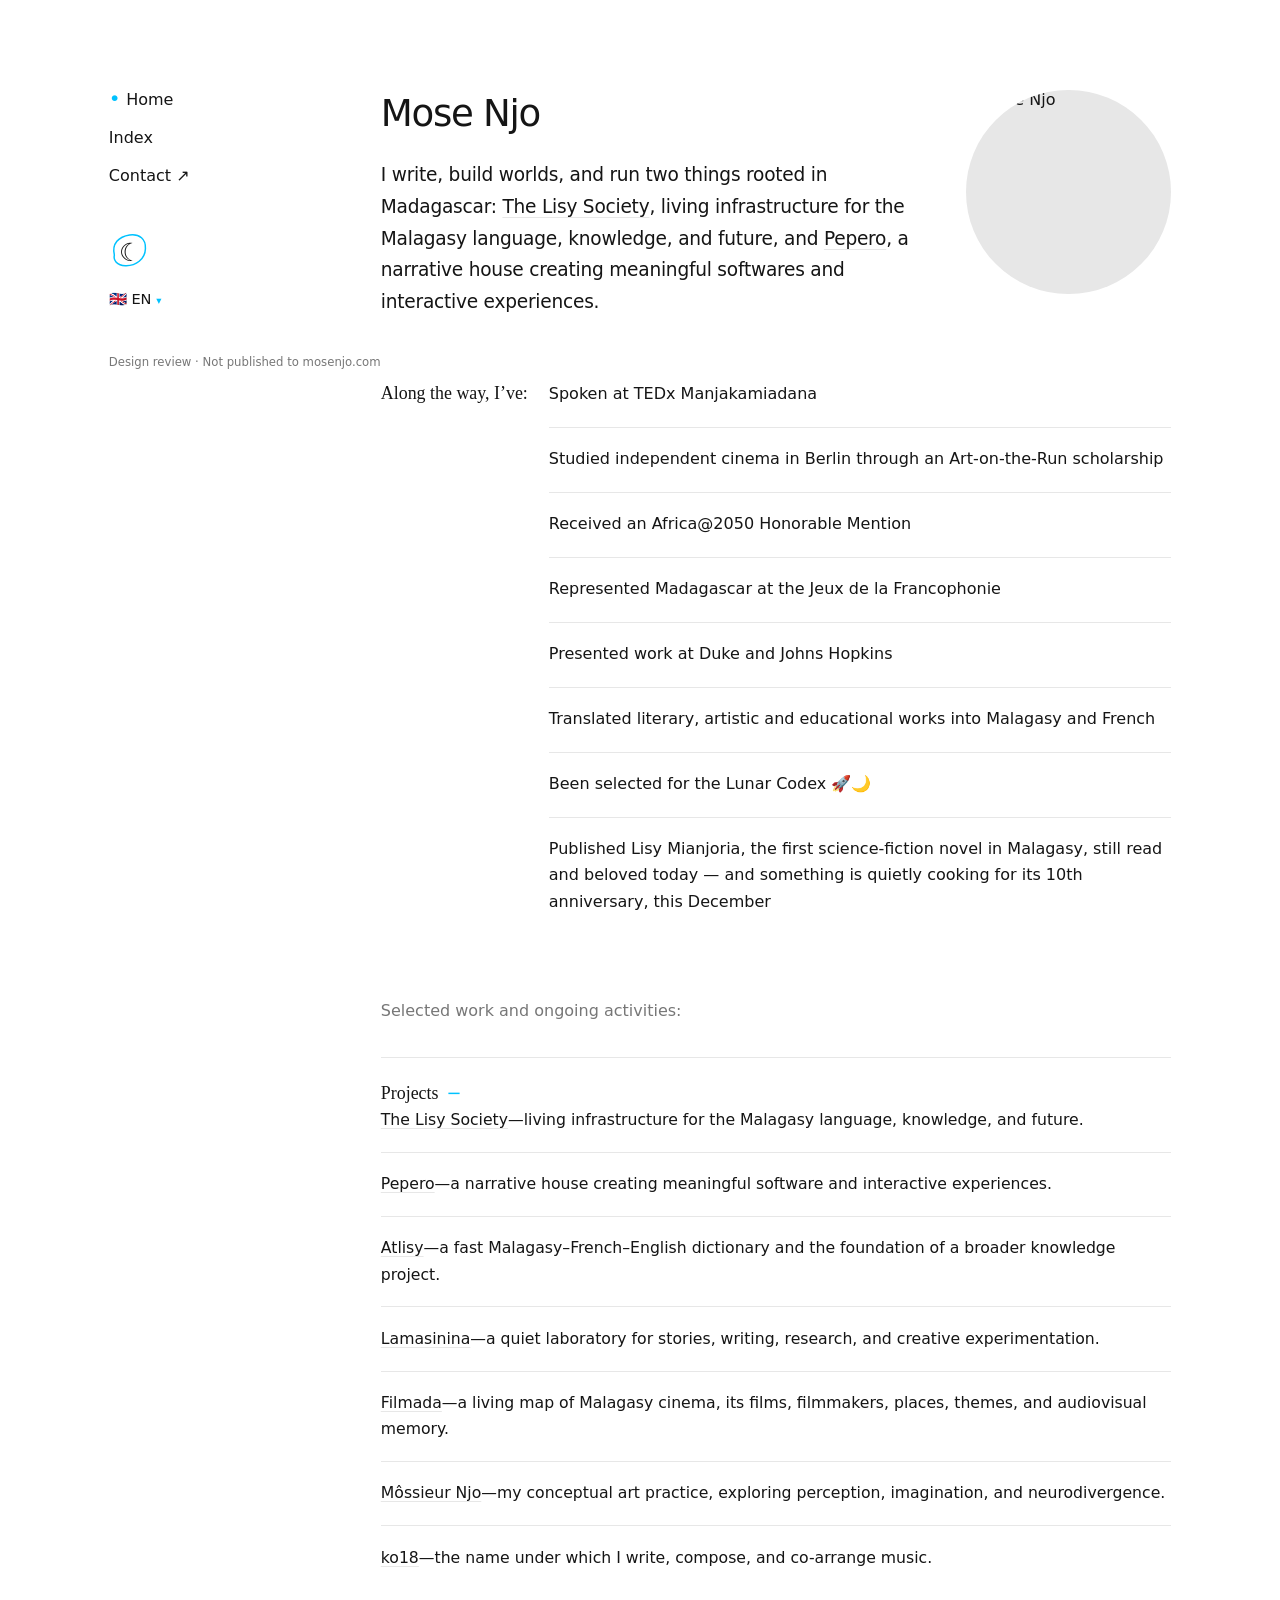
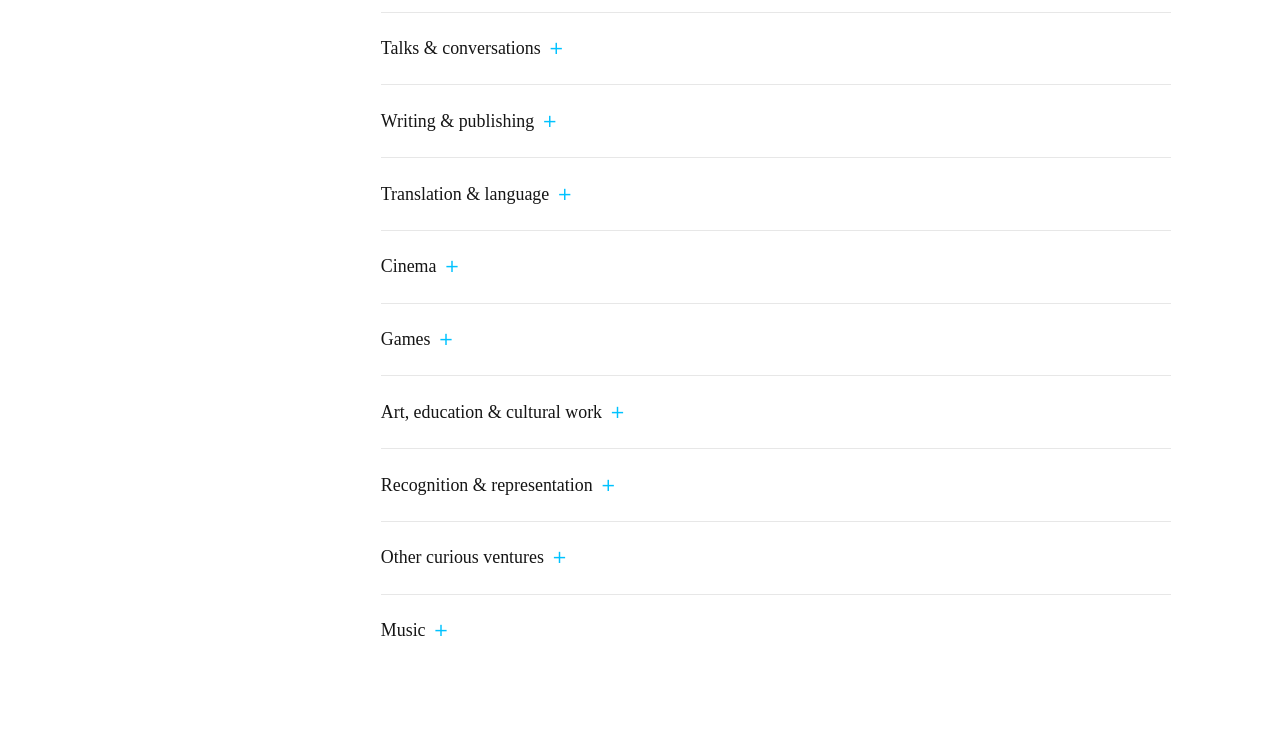
==== preview/index.html @ 47090fa8 "Isolated review preview: preview/index.html" ====
<!doctype html><html lang="en"><head><meta charset="utf-8"><meta name="viewport" content="width=device-width, initial-scale=1"><meta name="robots" content="noindex,nofollow"><meta name="theme-color" content="#ffffff"><meta name="description" content="Design preview of Mose Njo's website. Not published."><title>Mose Njo · Design preview</title><link rel="icon" href="https://mosenjo.com/images/mose-njo-portrait.jpeg"><script>try{const t=localStorage.getItem('mosenjo-review-theme');if(t==='dark'||t==='light')document.documentElement.dataset.theme=t;}catch(e){}</script><link rel="stylesheet" href="preview.css"></head><body><header class="preview-mobile-bar"><button class="menu-toggle" type="button" aria-label="Open navigation" aria-controls="primary-navigation" aria-expanded="false"><i></i><i></i><i></i></button><span class="mobile-label">Home</span><button class="theme-toggle" type="button" aria-label="Switch to dark mode"><span class="theme-icon" aria-hidden="true">☾</span><svg class="theme-orbit" viewBox="0 0 48 48" aria-hidden="true"><path d="M6 21C7 8 17 3 29 5c11 2 16 10 12 20-4 11-16 15-27 11C5 33 3 26 6 21Z"/></svg></button></header><div class="shell"><div class="layout"><nav id="primary-navigation" class="navigation" aria-label="Primary navigation">
 <a href="index.html" class="active" aria-current="page"><span class="marker" aria-hidden="true">•</span>Home</a>
 <a href="index-archive.html" class="" >Index</a>
 
 <a href="https://tally.so/r/ja6XXa" target="_blank" rel="noopener noreferrer">Contact ↗</a>
 <div class="nav-tools"><button class="theme-toggle" type="button" aria-label="Switch to dark mode"><span class="theme-icon" aria-hidden="true">☾</span><svg class="theme-orbit" viewBox="0 0 48 48" aria-hidden="true"><path d="M6 21C7 8 17 3 29 5c11 2 16 10 12 20-4 11-16 15-27 11C5 33 3 26 6 21Z"/></svg></button><details class="language-picker"><summary aria-label="Choose language">🇬🇧 EN <span aria-hidden="true">▾</span></summary><div class="language-options"><a href="index.html" lang="en" hreflang="en" aria-current="page">🇬🇧 English</a><a href="fr.html" lang="fr" hreflang="fr" >🇫🇷 Français</a><a href="mg.html" lang="mg" hreflang="mg" >🇲🇬 Malagasy</a></div></details></div>
 <p class="preview-note">Design review · Not published to mosenjo.com</p>
 </nav><main class="catalog home-catalog" id="home">

    <section class="home-opening" aria-labelledby="home-title">
      <div class="home-opening__text">
        <h1 id="home-title">Mose Njo</h1>
        <p>
          I write, build worlds, and run two things rooted in Madagascar:
          <a href="https://lisysociety.org" target="_blank" rel="noopener">The Lisy Society</a>,
          living infrastructure for the Malagasy language, knowledge, and future,
          and
          <a href="https://pepero.org" target="_blank" rel="noopener">Pepero</a>,
          a narrative house creating meaningful softwares and interactive experiences.
        </p>
      </div>
      <img class="home-opening__portrait" src="https://mosenjo.com/images/mose-njo-portrait.jpeg" alt="Mose Njo" width="886" height="886">
    </section>

    <section class="selected-experience" aria-labelledby="selected-experience-heading">
      <h2 id="selected-experience-heading">Along the way, I’ve:</h2>
      <ul>
        <li>Spoken at TEDx Manjakamiadana</li>
        <li>Studied independent cinema in Berlin through an Art-on-the-Run scholarship</li>
        <li>Received an Africa@2050 Honorable Mention</li>
        <li>Represented Madagascar at the Jeux de la Francophonie</li>
        <li>Presented work at Duke and Johns Hopkins</li>
        <li>Translated literary, artistic and educational works into Malagasy and French</li>
        <li>Been selected for the Lunar Codex 🚀🌙</li>
        <li>Published Lisy Mianjoria, the first science-fiction novel in Malagasy, still read and beloved today — and something is quietly cooking for its 10th anniversary, this December</li>
      </ul>
    </section>

    <section class="archive">
      <p class="archive-heading">Selected work and ongoing activities:</p>

      <details class="archive-group projects-group" open>
        <summary>Projects</summary>
        <ul class="project-list">
        <li><a href="https://lisysociety.org" target="_blank" rel="noopener">The Lisy Society</a>—living infrastructure for the Malagasy language, knowledge, and future.</li>
        <li><a href="https://pepero.org" target="_blank" rel="noopener">Pepero</a>—a narrative house creating meaningful software and interactive experiences.</li>
        <li><a href="https://atlisy.org" target="_blank" rel="noopener">Atlisy</a>—a fast Malagasy–French–English dictionary and the foundation of a broader knowledge project.</li>
        <li><a href="https://lamasinina.org" target="_blank" rel="noopener">Lamasinina</a>—a quiet laboratory for stories, writing, research, and creative experimentation.</li>
        <li><a href="https://filmada.org" target="_blank" rel="noopener">Filmada</a>—a living map of Malagasy cinema, its films, filmmakers, places, themes, and audiovisual memory.</li>
        <li><a href="https://mossieurnjo.com" target="_blank" rel="noopener">Môssieur Njo</a>—my conceptual art practice, exploring perception, imagination, and neurodivergence.</li>
        <li><a href="https://ko18.xyz" target="_blank" rel="noopener">ko18</a>—the name under which I write, compose, and co-arrange music.</li>
        </ul>
      </details>

      <details class="archive-group">
        <summary>Talks &amp; conversations</summary>
        <ul>
        <li>I've given talks at Duke, Johns Hopkins, Université de Lyon, ISCAM Business School in Madagascar, TEDx Manjakamiadana, and the National Library of Abidjan. Sometimes people even stayed for the Q&amp;A.</li>
        <li>I've shared panels and conference tables with writers like Karan Mahajan, Abhay Kumar, Francesca Mari, Nina Leger, Pierre Ducrozet, and Ilija Trojanow. On stage, I tried not to speak too much about the absence of the concept of time and how to stop time as it flew so fast. I failed.</li>
        </ul>
      </details>

      <details class="archive-group">
        <summary>Writing &amp; publishing</summary>
        <ul>
        <li>I won an Honorable Mention for a short story in the Africa@2050 Climate Fiction Competition. I like to say I came in first—from the last. (Also: the only non-native English speaker. Just saying.)</li>
        <li>I published <em>Lisy Mianjoria</em>, a sci-fi novel in Malagasy. It's still selling, still finding readers, and still sending me lovely messages.</li>
        <li>I was published in <em>Europunk</em>, a French sci-fi anthology from Realities Inc. Yes, it's as punk as it sounds.</li>
        <li>I've ghostwritten scripts for feature films and multi-season series in Europe. You've probably seen something I've written—you just didn't know it. Just kidding.</li>
        <li>I've been translated into Romanian (<em>Convorbiri Literare</em>), German (<em>LCB Diplomatique</em>), Chinese (<em>The Digital Aesthete - AI Masters</em>) and likely misquoted in a few other languages.</li>
        <li>I've been published (twice) in <em>Future Science Fiction Digest</em>, with both stories translated by Allison M. Charette.</li>
        <li>I've been selected for the Lunar Codex—which means my work is literally headed to the Moon. (That sentence still surprises me.)</li>
        </ul>
      </details>

      <details class="archive-group">
        <summary>Translation &amp; language</summary>
        <ul>
        <li>I translated <em>Roberto Zucco</em> into Malagasy. It's a play that doesn't ask politely.</li>
        <li>I translated <em>100 Great Indian Poems</em> into Malagasy and French. I also translated <em>The Magic of Madagascar</em> by H.E. Abhay K., the Indian Ambassador to Madagascar. I like to mention it when I want to sound impressive.</li>
        <li>I helped draft the <em>Charte de la professionnalisation du livre</em>—a document meant to help shape the future of Madagascar's book industry. I was there as a writer. And possibly as someone who asks too many questions.</li>
        <li>I didn't mean to join the coordination team of that WordPress-in-Malagasy thing as the "translation supervisor" or whatever they call it—I just showed up, asked too many questions, and they gave me a role. Now I help localize WordPress in Malagasy and pretend I know what I'm doing. (It's going surprisingly well.)</li>
        <li>I currently serve as a counselor to Teny Gasy 2.0, a nonprofit organization supporting the Malagasy language and digital culture.</li>
        </ul>
      </details>

      <details class="archive-group">
        <summary>Cinema</summary>
        <ul>
        <li>I received a scholarship to study independent cinema at the Art-on-the-Run Film School in Berlin. I never ran. Not even once. But God, did I walk.</li>
        <li>I wrote and directed a short film for the social enterprise Le Relais, created by Abbé Pierre. (The double B in Abbé isn't what you think.)</li>
        <li>I started <a href="https://filmada.org" target="_blank" rel="noopener">Filmada</a> to map Malagasy cinema with fellow Malagasy filmmakers in the USA, China, and Madagascar. It’s no longer on pause.
  Filmada is slowly becoming a living cinematic map of Madagascar—films, filmmakers, places, themes, and audiovisual memory—built carefully, one fragment at a time.</li>
        </ul>
      </details>

      <details class="archive-group">
        <summary>Games</summary>
        <ul>
        <li>We created Lisy's Dream—a teenager and I—a video game about a girl with a secret and a world with too many doors. The <a href="https://fb.watch/uo4REbxh5D/">first demo</a> was shown publicly at the Festival des Développeurs de Jeux Vidéo at the Institut Français de Madagascar, which seems like a mistake—but a delicious one.</li>
        </ul>
      </details>

      <details class="archive-group">
        <summary>Art, education &amp; cultural work</summary>
        <ul>
        <li>I was a jury member for Diary Nofy, a project creating storybooks for Malagasy children and spreading a love of reading.</li>
        <li>Môssieur Njo is my conceptual art practice. It includes exhibitions, installations, and texts, including a contribution to Joël Andrianomearisoa's publication for the Madagascar Pavilion at the 58th Venice Biennale. Following my public reflection on aphantasia, the practice is entering a new chapter exploring perception, imagination, and neurodivergence.<br>
        <a href="https://mossieurnjo.com" target="_blank" rel="noopener">→ mossieurnjo.com</a></li>
        <li>I've taught creative writing to children, teens, and one memorable group with a 70+ year-old who wrote with more fire than anyone.</li>
        </ul>
      </details>

      <details class="archive-group">
        <summary>Recognition &amp; representation</summary>
        <ul>
        <li>I represented Madagascar at the Jeux de la Francophonie in Abidjan. Mohamed Mbougar Sarr was there too. He won the Goncourt. I didn't. And I won't.</li>
        </ul>
      </details>

      <details class="archive-group">
        <summary>Other curious ventures</summary>
        <ul>
        <li>According to ChatGPT and Perplexity, I'm a "Madagascan Renaissance Man." Google Gemini disagrees. But you know how Gemini is.</li>
        <li>I've been counseling an interior design agency. Such a refreshing experience. And sometimes, they even listen.</li>
        </ul>
      </details>

      <details class="archive-group">
        <summary>Music</summary>
        <ul>
        <li>I make music. Discreetly—very discreetly. I write, compose, and co-arrange under <a href="https://ko18.xyz">ko18</a>. One of my songs, "ara mitsangana", carried by the fragile, luminous, and quietly moving voice of the visual artist Miangaly Elia, was nominated at <a href="https://www.facebook.com/photo/?fbid=1132589374944831&set=a.610671573803283">the RDJ Awards</a>, Madagascar's major music awards.</li>
        </ul>
      </details>
    </section>

  </main></div></div><script src="preview.js" defer></script></body></html>
---- preview/preview.css ----
:root {
      color-scheme: light;
      font-family: system-ui, -apple-system, BlinkMacSystemFont, "Segoe UI", sans-serif;
      -webkit-font-smoothing: antialiased;
      text-rendering: optimizeLegibility;
      --lisy-blue: #00c2ff;
      --ink: #151515;
      --muted: #777;
      --rule: #e7e7e7;
    }
    * { box-sizing: border-box; }
    html { scroll-behavior: smooth; }
    body { margin: 0; background: #fff; color: var(--ink); }
    a { color: inherit; text-decoration: none; }
    a:focus-visible { outline: 2px solid var(--lisy-blue); outline-offset: 5px; }
    .shell { width: min(83%, 90rem); margin: 0 auto; }
    .layout {
      --page-top: clamp(4rem, 7vw, 7.5rem);
      display: grid;
      grid-template-columns: clamp(17rem, 18.8vw, 21rem) minmax(0, 1fr);
      column-gap: 0;
      min-height: 100svh;
      padding: var(--page-top) 0 4rem;
      align-items: start;
    }
    .navigation {
      grid-column: 1;
      grid-row: 1;
      display: grid;
      gap: 1.25rem;
      align-content: start;
      align-self: start;
      position: sticky;
      top: var(--page-top);
      font-size: 1rem;
    }
    .navigation .active { display: flex; align-items: baseline; gap: .35rem; }
    .navigation .marker { color: var(--lisy-blue); font-size: 1.25rem; line-height: .5; }
    .index-subnav { display: grid; gap: .85rem; margin: -.3rem 0 0; padding-left: 1.4rem; max-width: 11.25rem; font-size: 1rem; line-height: 1.35; color: var(--muted); }
    .index-subnav a { display: flex; align-items: baseline; gap: .35rem; }
    .index-subnav .marker { font-size: 1.25rem; color: var(--lisy-blue); }
    .index-subnav a:hover, .index-subnav a:focus-visible { color: var(--ink); }
    .index-section { scroll-margin-top: 2rem; }
    .language-group + .language-group { padding-top: 2rem; }
    .subheading { margin: 0 0 1.7rem; font-size: .84rem; font-weight: 500; letter-spacing: .04em; color: var(--muted); }
    .catalog { grid-column: 2; grid-row: 1; display: grid; gap: clamp(3rem, 5vw, 4.5rem); align-content: start; min-width: 0; }
    .page-title { margin: 0; font-size: clamp(1.35rem, 2vw, 1.65rem); font-weight: 400; line-height: 1.25; }
    .index-intro { max-width: 46rem; }
    .index-intro p { margin: .95rem 0 0; color: var(--muted); font-size: 1rem; line-height: 1.65; }
    .index-section { display: grid; grid-template-columns: clamp(10.5rem, 12.1vw, 13.25rem) minmax(0, 1fr); column-gap: 0; align-items: start; }
    .category {
      margin: 0;
      padding-right: 1rem;
      overflow-wrap: break-word;
      font-family: Georgia, "Times New Roman", serif;
      font-size: 1.12rem;
      font-weight: 400;
      line-height: 1.45;
    }
    .entries { min-width: 0; }
    .entry { padding: 0 0 2.1rem; }
    .entry + .entry { padding-top: 2rem; border-top: 1px solid var(--rule); }
    .entry-title {
      margin: 0;
      font-size: clamp(1.02rem, 1.2vw, 1.1rem);
      font-weight: 400;
      line-height: 1.55;
      letter-spacing: -.015em;
    }
    .entry-title a:hover { text-decoration: underline; text-decoration-color: var(--lisy-blue); text-decoration-thickness: 2px; text-underline-offset: .25em; }
    .arrow { display: inline-block; margin-left: .15rem; font-size: .92em; }
    .description { margin: .28rem 0 0; color: var(--muted); font-size: .96rem; line-height: 1.65; }
    .date { margin: .65rem 0 0; color: #999; font-size: .84rem; letter-spacing: .025em; }
    @media (max-width: 900px) {
      .shell { width: min(100% - 2.6rem, 36rem); }
      .layout {
        grid-template-columns: minmax(0, 1fr);
        grid-template-rows: auto auto;
        column-gap: 1rem;
        row-gap: 1.4rem;
        min-height: 100svh;
        padding-top: 2.5rem;
      }
      .navigation {
        grid-column: 1;
        grid-row: 1;
        position: static;
        gap: .85rem;
        font-size: .92rem;
      }
      .catalog { grid-column: 1; grid-row: 2; gap: 3.25rem; }
      .index-section { grid-template-columns: minmax(0, 1fr); row-gap: 1rem; }
      .category { font-size: 1.35rem; padding-right: 0; }
      .index-subnav { display: grid; grid-template-columns: repeat(2, minmax(0, 1fr)); gap: .6rem .75rem; max-width: 30rem; margin: -.25rem 0 0; padding-left: 1.4rem; font-size: .92rem; }
      .page-title { font-size: 1.45rem; }
      .subheading { margin-bottom: 1rem; }
      .entry-title { font-size: 1.14rem; }
    }
    .visually-hidden { position: absolute; width: 1px; height: 1px; padding: 0; margin: -1px; overflow: hidden; clip: rect(0,0,0,0); white-space: nowrap; border: 0; }
    @media (prefers-reduced-motion: reduce) { html { scroll-behavior: auto; } }
  
/* Review-only sitewide system: appended to the existing Index stylesheet. */
:root { --bg:#fff; }
:root[data-theme="dark"] { color-scheme:dark; --bg:#131313; --ink:#ededed; --muted:#a0a0a0; --rule:#393939; }
body { background:var(--bg); color:var(--ink); transition:background .22s,color .22s; }
.preview-mobile-bar { display:none; }
.navigation { gap:1.2rem; }
.navigation .active {gap:.35rem;}
.nav-tools {display:grid;gap:1rem;justify-items:start;margin-top:1.65rem;}
.nav-tools details {font-size:.91rem;color:var(--ink);}
.nav-tools summary {cursor:pointer;list-style:none;}
.nav-tools summary::-webkit-details-marker {display:none;}
.nav-tools summary span {font-size:.65rem;color:var(--lisy-blue);}
.language-options {display:grid;gap:.7rem;padding-top:.8rem;color:var(--muted);}
.language-options a[aria-current="page"] {color:var(--ink);text-decoration:underline;text-decoration-color:var(--lisy-blue);text-underline-offset:.24rem;}
.theme-toggle {width:2.7rem;height:2.7rem;background:none;color:var(--ink);border:0;cursor:pointer;position:relative;display:inline-grid;place-items:center;font-family:Georgia,serif;font-size:1.55rem;padding:0;}
.theme-orbit {position:absolute;inset:0;width:2.7rem;height:2.7rem;transform:rotate(-18deg);pointer-events:none;}
.theme-orbit path {stroke:var(--lisy-blue);stroke-width:1.65;stroke-linecap:round;stroke-linejoin:round;fill:none;stroke-dasharray:150;stroke-dashoffset:150;animation:orbit-trace 2.2s .3s ease forwards;}
.theme-toggle:hover .theme-orbit {animation:orbit-rotate 8s linear infinite;}
.theme-toggle.just-clicked .theme-orbit path{animation:orbit-trace 1s ease forwards;}
@keyframes orbit-trace {to{stroke-dashoffset:0}}
@keyframes orbit-rotate {to{transform:rotate(342deg)}}
.preview-note {font-size:.73rem;line-height:1.6;color:var(--muted);margin:1.6rem 0 0;}
.home-catalog {gap:clamp(3.5rem,5vw,5rem);}
.home-opening {display:grid;grid-template-columns:minmax(0,1fr) clamp(9rem,16vw,14rem);column-gap:clamp(1.2rem,3vw,3rem);align-items:start;}
.home-opening__text {min-width:0;}
.home-opening__text h1 {font-size:clamp(1.8rem,2.9vw,2.4rem);font-weight:400;line-height:1.3;letter-spacing:-.035em;margin:0;}
.home-opening__text p {font-size:clamp(1.07rem,1.45vw,1.22rem);line-height:1.7;letter-spacing:-.012em;margin:1.35rem 0 0;}
.home-opening__text a,.archive-group a {text-decoration:underline;text-decoration-color:var(--rule);text-underline-offset:.19em;}
.home-opening__text a:hover,.archive-group a:hover {text-decoration-color:var(--lisy-blue);}
.home-opening__portrait {width:100%;height:auto;aspect-ratio:1;object-fit:cover;border-radius:50%;filter:grayscale(1);background:var(--rule);}
.selected-experience {display:grid;grid-template-columns:clamp(10.5rem,12.1vw,13.25rem) minmax(0,1fr);align-items:start;}
.selected-experience h2 {font-family:Georgia,"Times New Roman",serif;font-size:1.12rem;font-weight:400;line-height:1.45;padding-right:1rem;margin:0;}
.selected-experience ul {list-style:none;margin:0;padding:0;min-width:0;}
.selected-experience li {font-size:1rem;line-height:1.65;margin:0;padding:0 0 1.2rem;}
.selected-experience li+li{padding-top:1.15rem;border-top:1px solid var(--rule);}
.archive {display:grid;}
.archive-heading {margin:0 0 2rem;color:var(--muted);line-height:1.65;}
.archive-group {display:grid;grid-template-columns:clamp(10.5rem,12.1vw,13.25rem) minmax(0,1fr);border-top:1px solid var(--rule);padding:1.4rem 0;}
.archive-group summary {list-style:none;grid-column:1/-1;display:flex;align-items:baseline;gap:.5rem;font-family:Georgia,"Times New Roman",serif;font-size:1.12rem;line-height:1.45;cursor:pointer;}
.archive-group summary::-webkit-details-marker {display:none;}
.archive-group summary::after {content:"+";font-family:system-ui,sans-serif;color:var(--lisy-blue);}
.archive-group[open] summary::after {content:"−";}
.archive-group[open] summary {grid-column:1;}
.archive-group ul {grid-column:2;list-style:none;margin:0;padding:0;min-width:0;}
.archive-group li {font-size:.98rem;line-height:1.68;margin:0;padding:0 0 1.15rem;}
.archive-group li+li {border-top:1px solid var(--rule);padding-top:1.15rem;}
.archive-group em{font-style:italic;}
.archive-group .project-list a{font-weight:500;}
@media (max-width:900px) {
  .preview-mobile-bar{display:flex;align-items:center;justify-content:space-between;height:4.25rem;padding:0 1.3rem;border-bottom:1px solid var(--rule);background:var(--bg);}
  .preview-mobile-bar .theme-toggle{margin-left:auto;}
  .menu-toggle{border:0;background:none;color:var(--ink);padding:0;width:2.4rem;height:2.8rem;display:grid;align-content:center;justify-items:start;gap:4px;cursor:pointer;}
  .menu-toggle i{display:block;width:22px;height:2px;border-radius:2px;background:currentColor;transition:transform .2s,opacity .2s;}
  .menu-open .menu-toggle i:first-child{transform:translateY(6px) rotate(45deg);}
  .menu-open .menu-toggle i:nth-child(2){opacity:0;}
  .menu-open .menu-toggle i:last-child{transform:translateY(-6px) rotate(-45deg);}
  .mobile-label{font-size:.88rem;color:var(--muted);margin:0 0 0 1rem;}
  .layout{padding:0 0 4rem;row-gap:0;}
  .navigation{display:none;}
  .menu-open .navigation{display:grid;grid-row:1;grid-column:1;gap:1.1rem;border-bottom:1px solid var(--rule);padding:1.5rem 0;}
  .nav-tools{display:flex;gap:1.7rem;align-items:start;margin-top:.5rem;}
  .nav-tools .theme-toggle{display:none;}
  .index-subnav{margin:0;gap:.85rem 1rem;max-width:32rem;}
  .catalog{grid-column:1;grid-row:2;padding-top:3.4rem;gap:3.7rem;}
  .home-opening{display:flex;flex-direction:column;gap:2.8rem;}
  .home-opening__text h1{font-size:clamp(2rem,6vw,2.5rem);}
  .home-opening__text p{font-size:clamp(1.07rem,3.7vw,1.22rem);}
  .home-opening__portrait{width:min(72%,18rem);align-self:center;}
  .selected-experience{grid-template-columns:minmax(0,1fr);gap:1.3rem;}
  .selected-experience h2{font-size:1.35rem;}
  .archive-group{display:block;}
  .archive-group summary{font-size:1.3rem;}
  .archive-group ul{margin-top:1.2rem;}
  .archive-group[open] summary{display:flex;}
  .archive-heading{margin-bottom:1.5rem;}
}
@media (max-width:390px){.preview-mobile-bar{padding:0 1.15rem}.catalog{padding-top:3.25rem}.home-opening__portrait{width:min(80%,18rem)}}
@media (prefers-reduced-motion:reduce){*,*::before,*::after{animation-duration:.001ms!important;animation-iteration-count:1!important;transition-duration:.001ms!important}.theme-orbit path{stroke-dashoffset:0}}
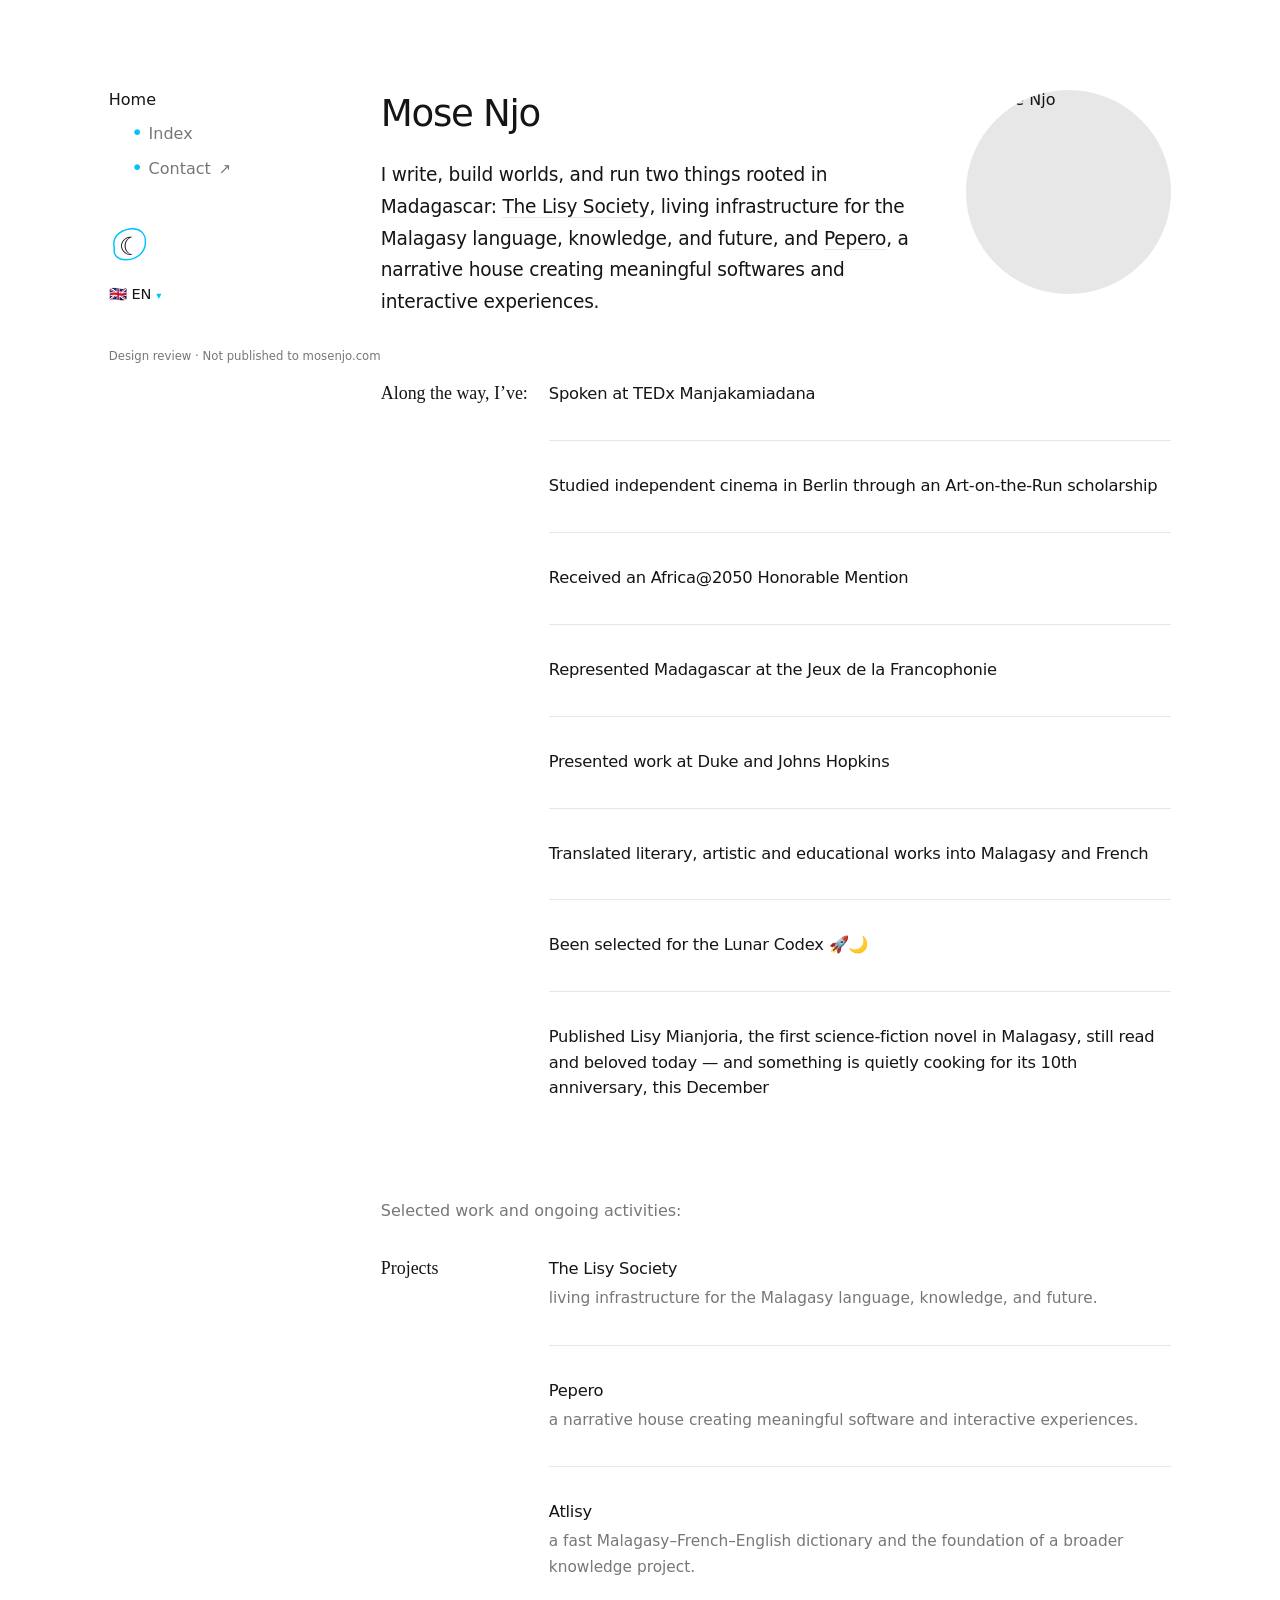
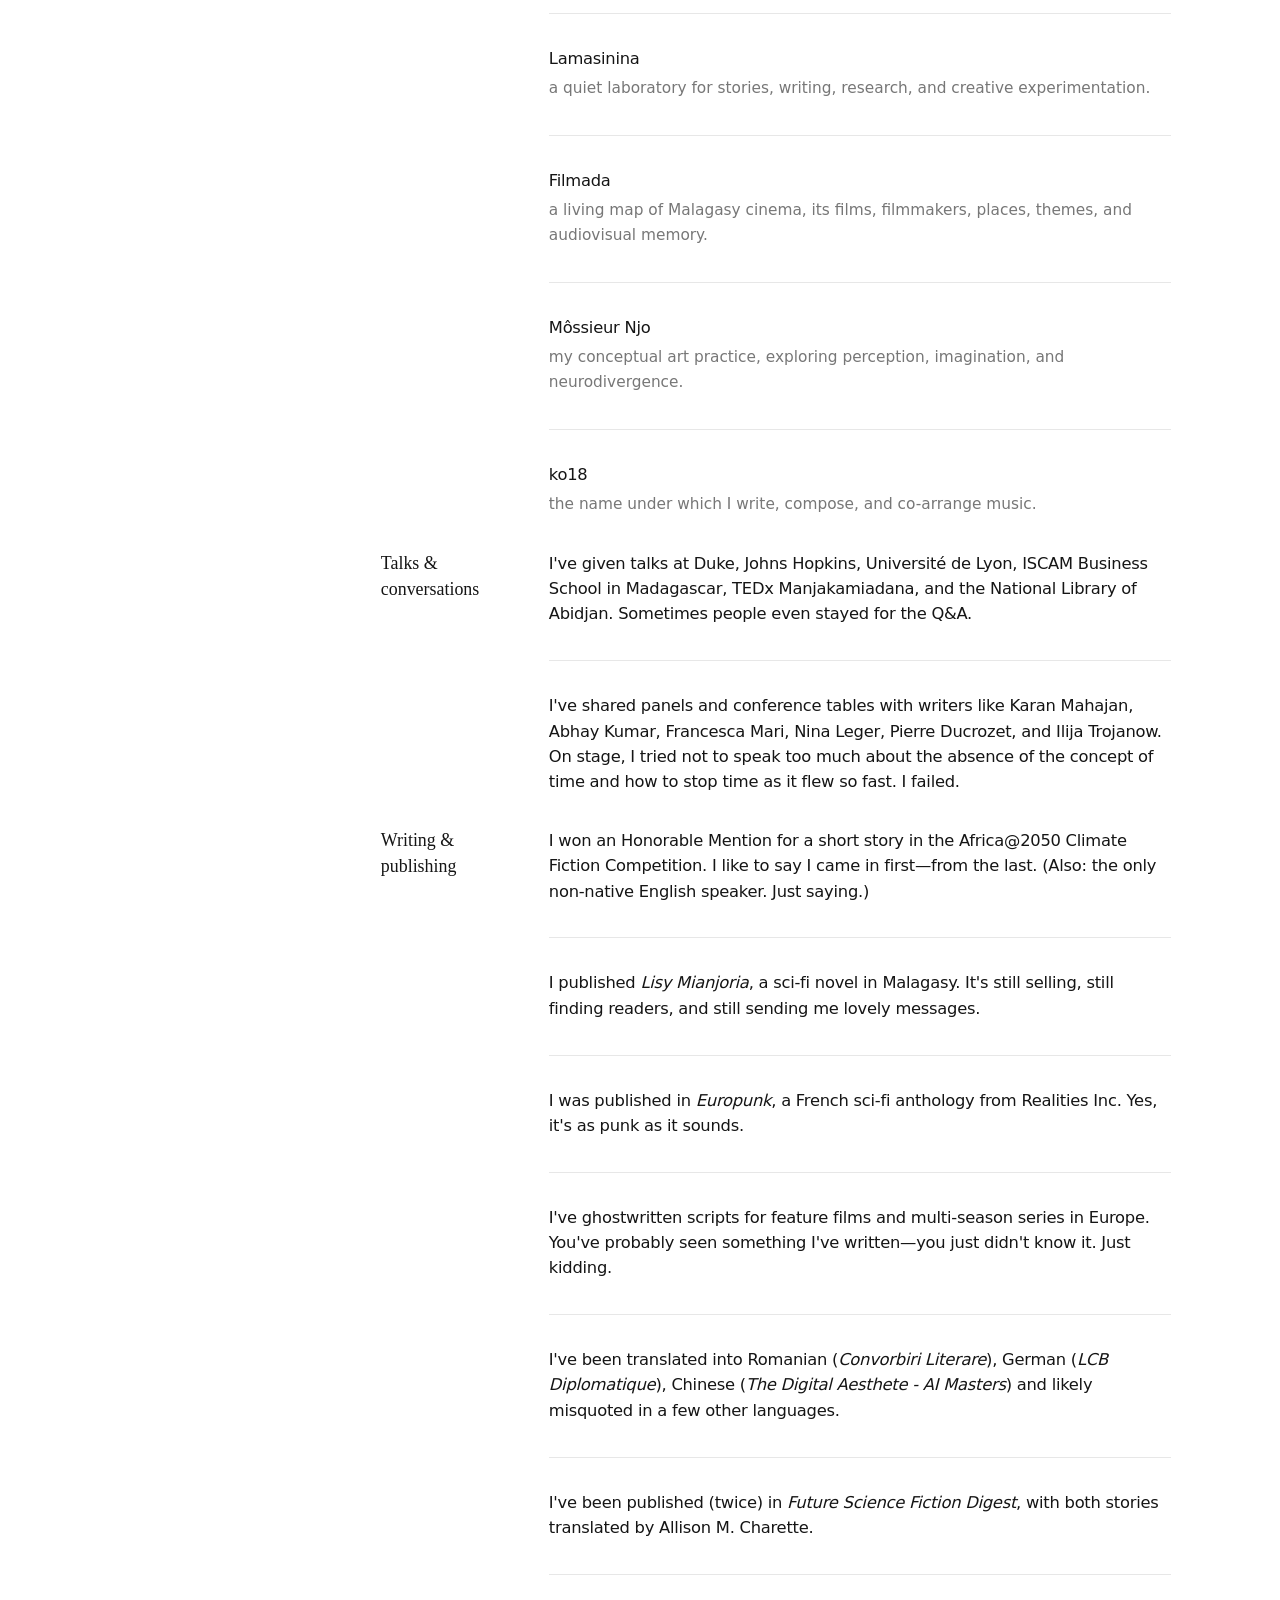
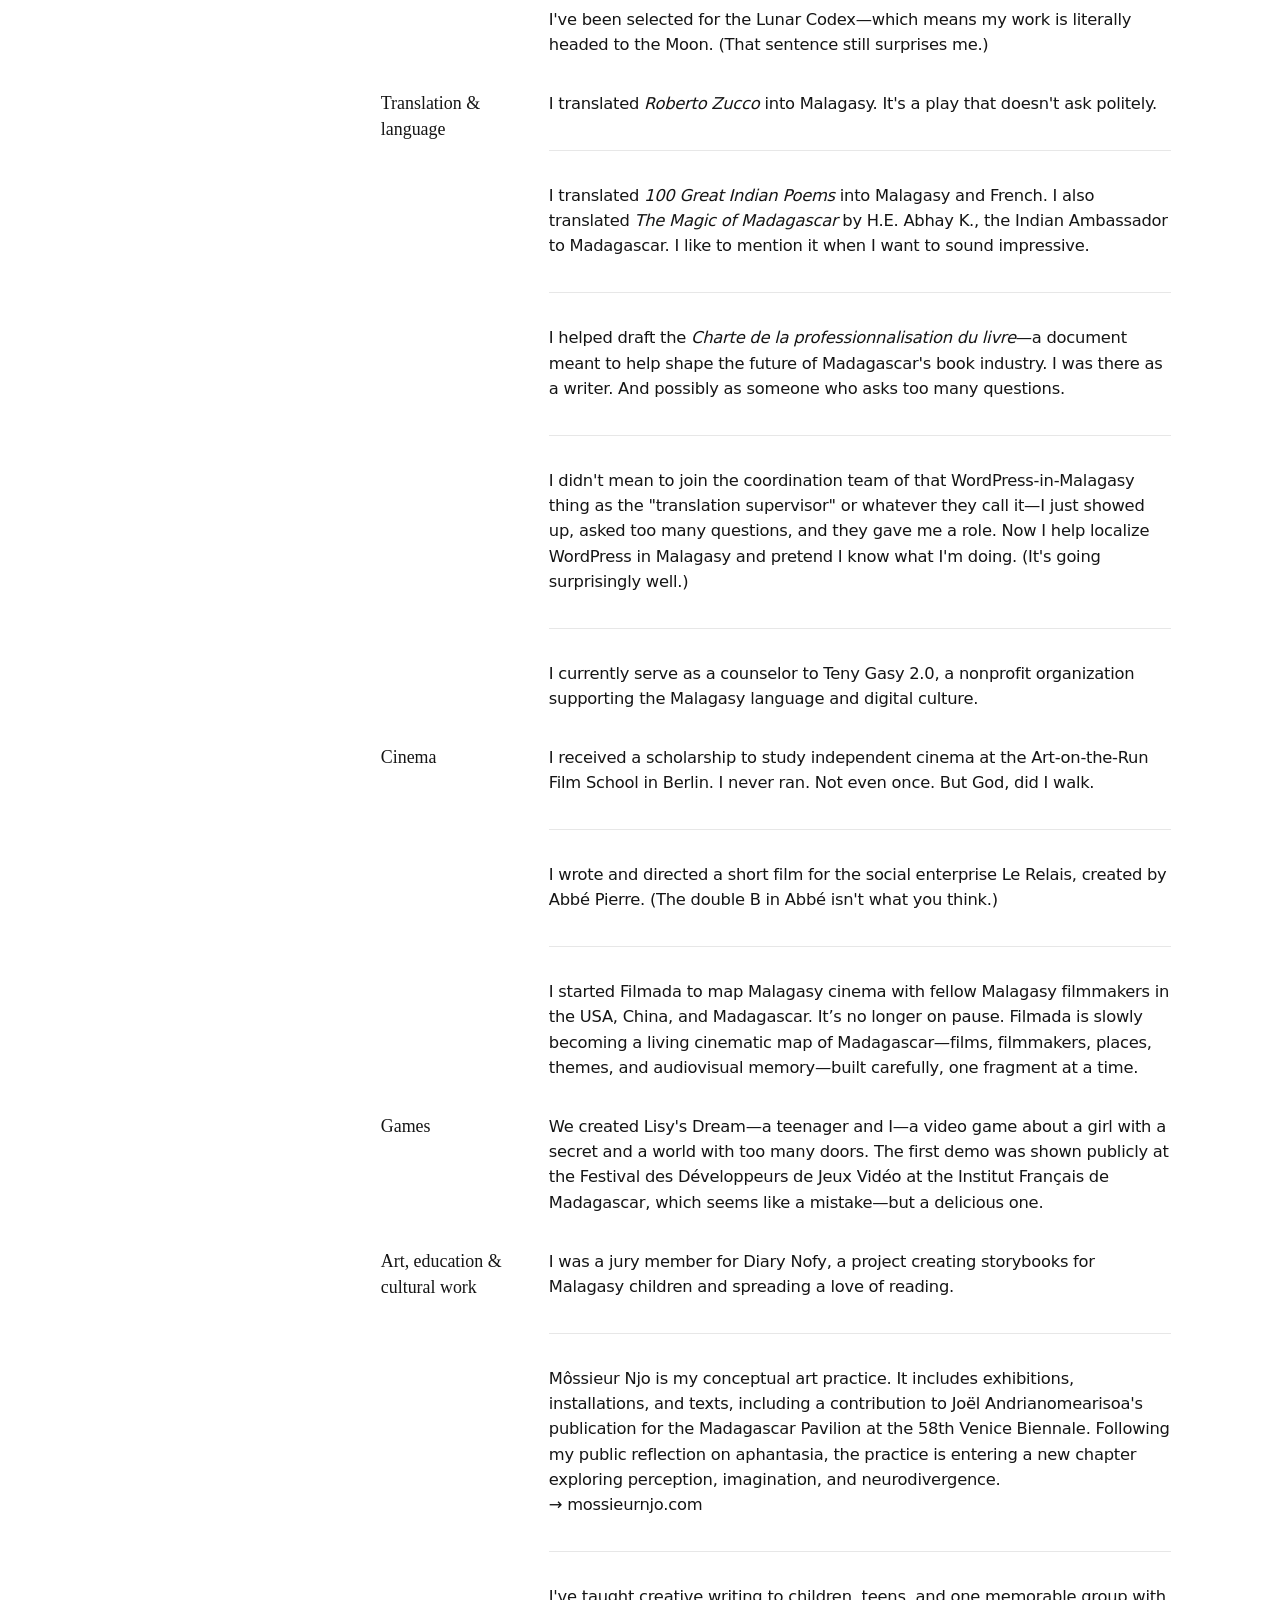
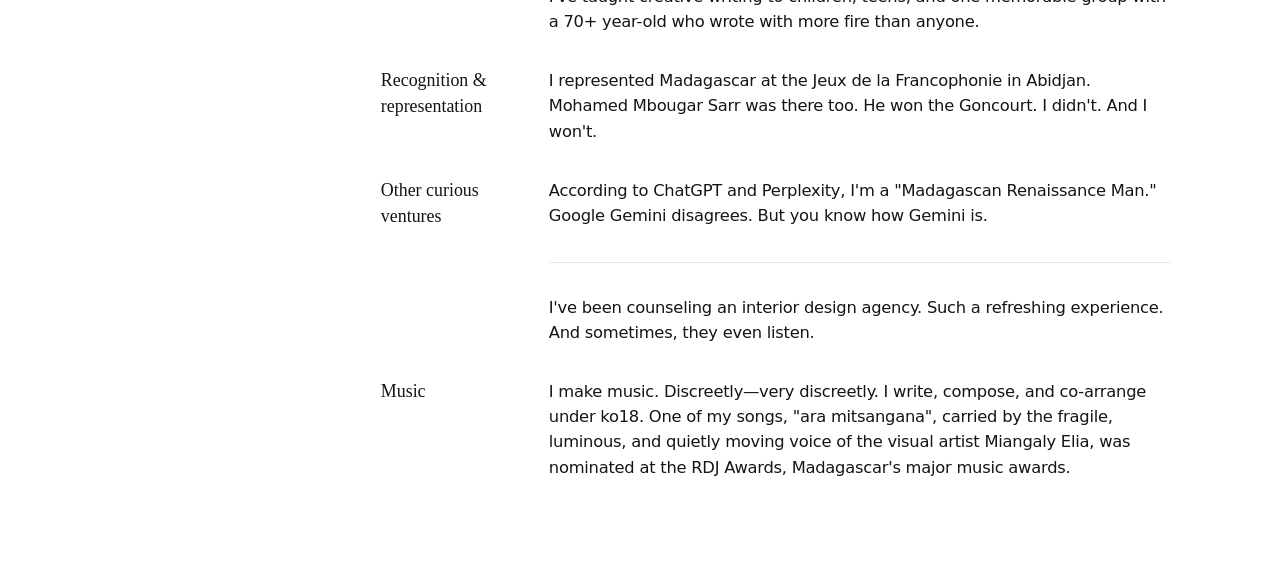
==== commit 46063a3a: "Refine design preview: Index typography and visible sections" ====
--- a/preview/index.html
+++ b/preview/index.html
@@ -1,8 +1,6 @@
 <!doctype html><html lang="en"><head><meta charset="utf-8"><meta name="viewport" content="width=device-width, initial-scale=1"><meta name="robots" content="noindex,nofollow"><meta name="theme-color" content="#ffffff"><meta name="description" content="Design preview of Mose Njo's website. Not published."><title>Mose Njo · Design preview</title><link rel="icon" href="https://mosenjo.com/images/mose-njo-portrait.jpeg"><script>try{const t=localStorage.getItem('mosenjo-review-theme');if(t==='dark'||t==='light')document.documentElement.dataset.theme=t;}catch(e){}</script><link rel="stylesheet" href="preview.css"></head><body><header class="preview-mobile-bar"><button class="menu-toggle" type="button" aria-label="Open navigation" aria-controls="primary-navigation" aria-expanded="false"><i></i><i></i><i></i></button><span class="mobile-label">Home</span><button class="theme-toggle" type="button" aria-label="Switch to dark mode"><span class="theme-icon" aria-hidden="true">☾</span><svg class="theme-orbit" viewBox="0 0 48 48" aria-hidden="true"><path d="M6 21C7 8 17 3 29 5c11 2 16 10 12 20-4 11-16 15-27 11C5 33 3 26 6 21Z"/></svg></button></header><div class="shell"><div class="layout"><nav id="primary-navigation" class="navigation" aria-label="Primary navigation">
- <a href="index.html" class="active" aria-current="page"><span class="marker" aria-hidden="true">•</span>Home</a>
- <a href="index-archive.html" class="" >Index</a>
- 
- <a href="https://tally.so/r/ja6XXa" target="_blank" rel="noopener noreferrer">Contact ↗</a>
+ <a href="index.html" class="active" aria-current="page">Home</a>
+<div class="index-subnav home-subnav"><a href="index-archive.html"><span class="marker" aria-hidden="true">•</span> Index</a><a href="https://tally.so/r/ja6XXa" target="_blank" rel="noopener noreferrer"><span class="marker" aria-hidden="true">•</span> Contact <span class="arrow" aria-hidden="true">↗</span></a></div>
  <div class="nav-tools"><button class="theme-toggle" type="button" aria-label="Switch to dark mode"><span class="theme-icon" aria-hidden="true">☾</span><svg class="theme-orbit" viewBox="0 0 48 48" aria-hidden="true"><path d="M6 21C7 8 17 3 29 5c11 2 16 10 12 20-4 11-16 15-27 11C5 33 3 26 6 21Z"/></svg></button><details class="language-picker"><summary aria-label="Choose language">🇬🇧 EN <span aria-hidden="true">▾</span></summary><div class="language-options"><a href="index.html" lang="en" hreflang="en" aria-current="page">🇬🇧 English</a><a href="fr.html" lang="fr" hreflang="fr" >🇫🇷 Français</a><a href="mg.html" lang="mg" hreflang="mg" >🇲🇬 Malagasy</a></div></details></div>
  <p class="preview-note">Design review · Not published to mosenjo.com</p>
  </nav><main class="catalog home-catalog" id="home">
@@ -22,116 +20,61 @@
       <img class="home-opening__portrait" src="https://mosenjo.com/images/mose-njo-portrait.jpeg" alt="Mose Njo" width="886" height="886">
     </section>
 
-    <section class="selected-experience" aria-labelledby="selected-experience-heading">
-      <h2 id="selected-experience-heading">Along the way, I’ve:</h2>
-      <ul>
-        <li>Spoken at TEDx Manjakamiadana</li>
-        <li>Studied independent cinema in Berlin through an Art-on-the-Run scholarship</li>
-        <li>Received an Africa@2050 Honorable Mention</li>
-        <li>Represented Madagascar at the Jeux de la Francophonie</li>
-        <li>Presented work at Duke and Johns Hopkins</li>
-        <li>Translated literary, artistic and educational works into Malagasy and French</li>
-        <li>Been selected for the Lunar Codex 🚀🌙</li>
-        <li>Published Lisy Mianjoria, the first science-fiction novel in Malagasy, still read and beloved today — and something is quietly cooking for its 10th anniversary, this December</li>
-      </ul>
-    </section>
+    <section class="index-section home-section" aria-labelledby="selected-experience-heading"><h2 class="category" id="selected-experience-heading">Along the way, I’ve:</h2><div class="entries"><article class="entry"><p class="entry-title">Spoken at TEDx Manjakamiadana</p></article>
+<article class="entry"><p class="entry-title">Studied independent cinema in Berlin through an Art-on-the-Run scholarship</p></article>
+<article class="entry"><p class="entry-title">Received an Africa@2050 Honorable Mention</p></article>
+<article class="entry"><p class="entry-title">Represented Madagascar at the Jeux de la Francophonie</p></article>
+<article class="entry"><p class="entry-title">Presented work at Duke and Johns Hopkins</p></article>
+<article class="entry"><p class="entry-title">Translated literary, artistic and educational works into Malagasy and French</p></article>
+<article class="entry"><p class="entry-title">Been selected for the Lunar Codex 🚀🌙</p></article>
+<article class="entry"><p class="entry-title">Published Lisy Mianjoria, the first science-fiction novel in Malagasy, still read and beloved today — and something is quietly cooking for its 10th anniversary, this December</p></article></div></section>
 
     <section class="archive">
       <p class="archive-heading">Selected work and ongoing activities:</p>
 
-      <details class="archive-group projects-group" open>
-        <summary>Projects</summary>
-        <ul class="project-list">
-        <li><a href="https://lisysociety.org" target="_blank" rel="noopener">The Lisy Society</a>—living infrastructure for the Malagasy language, knowledge, and future.</li>
-        <li><a href="https://pepero.org" target="_blank" rel="noopener">Pepero</a>—a narrative house creating meaningful software and interactive experiences.</li>
-        <li><a href="https://atlisy.org" target="_blank" rel="noopener">Atlisy</a>—a fast Malagasy–French–English dictionary and the foundation of a broader knowledge project.</li>
-        <li><a href="https://lamasinina.org" target="_blank" rel="noopener">Lamasinina</a>—a quiet laboratory for stories, writing, research, and creative experimentation.</li>
-        <li><a href="https://filmada.org" target="_blank" rel="noopener">Filmada</a>—a living map of Malagasy cinema, its films, filmmakers, places, themes, and audiovisual memory.</li>
-        <li><a href="https://mossieurnjo.com" target="_blank" rel="noopener">Môssieur Njo</a>—my conceptual art practice, exploring perception, imagination, and neurodivergence.</li>
-        <li><a href="https://ko18.xyz" target="_blank" rel="noopener">ko18</a>—the name under which I write, compose, and co-arrange music.</li>
-        </ul>
-      </details>
+      <section class="index-section home-section" id="home-section-1" aria-labelledby="home-section-1-heading"><h2 class="category" id="home-section-1-heading">Projects</h2><div class="entries"><article class="entry"><h3 class="entry-title"><a href="https://lisysociety.org" target="_blank" rel="noopener">The Lisy Society</a></h3><p class="description">living infrastructure for the Malagasy language, knowledge, and future.</p></article>
+<article class="entry"><h3 class="entry-title"><a href="https://pepero.org" target="_blank" rel="noopener">Pepero</a></h3><p class="description">a narrative house creating meaningful software and interactive experiences.</p></article>
+<article class="entry"><h3 class="entry-title"><a href="https://atlisy.org" target="_blank" rel="noopener">Atlisy</a></h3><p class="description">a fast Malagasy–French–English dictionary and the foundation of a broader knowledge project.</p></article>
+<article class="entry"><h3 class="entry-title"><a href="https://lamasinina.org" target="_blank" rel="noopener">Lamasinina</a></h3><p class="description">a quiet laboratory for stories, writing, research, and creative experimentation.</p></article>
+<article class="entry"><h3 class="entry-title"><a href="https://filmada.org" target="_blank" rel="noopener">Filmada</a></h3><p class="description">a living map of Malagasy cinema, its films, filmmakers, places, themes, and audiovisual memory.</p></article>
+<article class="entry"><h3 class="entry-title"><a href="https://mossieurnjo.com" target="_blank" rel="noopener">Môssieur Njo</a></h3><p class="description">my conceptual art practice, exploring perception, imagination, and neurodivergence.</p></article>
+<article class="entry"><h3 class="entry-title"><a href="https://ko18.xyz" target="_blank" rel="noopener">ko18</a></h3><p class="description">the name under which I write, compose, and co-arrange music.</p></article></div></section>
 
-      <details class="archive-group">
-        <summary>Talks &amp; conversations</summary>
-        <ul>
-        <li>I've given talks at Duke, Johns Hopkins, Université de Lyon, ISCAM Business School in Madagascar, TEDx Manjakamiadana, and the National Library of Abidjan. Sometimes people even stayed for the Q&amp;A.</li>
-        <li>I've shared panels and conference tables with writers like Karan Mahajan, Abhay Kumar, Francesca Mari, Nina Leger, Pierre Ducrozet, and Ilija Trojanow. On stage, I tried not to speak too much about the absence of the concept of time and how to stop time as it flew so fast. I failed.</li>
-        </ul>
-      </details>
+      <section class="index-section home-section" id="home-section-2" aria-labelledby="home-section-2-heading"><h2 class="category" id="home-section-2-heading">Talks &amp; conversations</h2><div class="entries"><article class="entry"><p class="entry-title">I've given talks at Duke, Johns Hopkins, Université de Lyon, ISCAM Business School in Madagascar, TEDx Manjakamiadana, and the National Library of Abidjan. Sometimes people even stayed for the Q&amp;A.</p></article>
+<article class="entry"><p class="entry-title">I've shared panels and conference tables with writers like Karan Mahajan, Abhay Kumar, Francesca Mari, Nina Leger, Pierre Ducrozet, and Ilija Trojanow. On stage, I tried not to speak too much about the absence of the concept of time and how to stop time as it flew so fast. I failed.</p></article></div></section>
 
-      <details class="archive-group">
-        <summary>Writing &amp; publishing</summary>
-        <ul>
-        <li>I won an Honorable Mention for a short story in the Africa@2050 Climate Fiction Competition. I like to say I came in first—from the last. (Also: the only non-native English speaker. Just saying.)</li>
-        <li>I published <em>Lisy Mianjoria</em>, a sci-fi novel in Malagasy. It's still selling, still finding readers, and still sending me lovely messages.</li>
-        <li>I was published in <em>Europunk</em>, a French sci-fi anthology from Realities Inc. Yes, it's as punk as it sounds.</li>
-        <li>I've ghostwritten scripts for feature films and multi-season series in Europe. You've probably seen something I've written—you just didn't know it. Just kidding.</li>
-        <li>I've been translated into Romanian (<em>Convorbiri Literare</em>), German (<em>LCB Diplomatique</em>), Chinese (<em>The Digital Aesthete - AI Masters</em>) and likely misquoted in a few other languages.</li>
-        <li>I've been published (twice) in <em>Future Science Fiction Digest</em>, with both stories translated by Allison M. Charette.</li>
-        <li>I've been selected for the Lunar Codex—which means my work is literally headed to the Moon. (That sentence still surprises me.)</li>
-        </ul>
-      </details>
+      <section class="index-section home-section" id="home-section-3" aria-labelledby="home-section-3-heading"><h2 class="category" id="home-section-3-heading">Writing &amp; publishing</h2><div class="entries"><article class="entry"><p class="entry-title">I won an Honorable Mention for a short story in the Africa@2050 Climate Fiction Competition. I like to say I came in first—from the last. (Also: the only non-native English speaker. Just saying.)</p></article>
+<article class="entry"><p class="entry-title">I published <em>Lisy Mianjoria</em>, a sci-fi novel in Malagasy. It's still selling, still finding readers, and still sending me lovely messages.</p></article>
+<article class="entry"><p class="entry-title">I was published in <em>Europunk</em>, a French sci-fi anthology from Realities Inc. Yes, it's as punk as it sounds.</p></article>
+<article class="entry"><p class="entry-title">I've ghostwritten scripts for feature films and multi-season series in Europe. You've probably seen something I've written—you just didn't know it. Just kidding.</p></article>
+<article class="entry"><p class="entry-title">I've been translated into Romanian (<em>Convorbiri Literare</em>), German (<em>LCB Diplomatique</em>), Chinese (<em>The Digital Aesthete - AI Masters</em>) and likely misquoted in a few other languages.</p></article>
+<article class="entry"><p class="entry-title">I've been published (twice) in <em>Future Science Fiction Digest</em>, with both stories translated by Allison M. Charette.</p></article>
+<article class="entry"><p class="entry-title">I've been selected for the Lunar Codex—which means my work is literally headed to the Moon. (That sentence still surprises me.)</p></article></div></section>
 
-      <details class="archive-group">
-        <summary>Translation &amp; language</summary>
-        <ul>
-        <li>I translated <em>Roberto Zucco</em> into Malagasy. It's a play that doesn't ask politely.</li>
-        <li>I translated <em>100 Great Indian Poems</em> into Malagasy and French. I also translated <em>The Magic of Madagascar</em> by H.E. Abhay K., the Indian Ambassador to Madagascar. I like to mention it when I want to sound impressive.</li>
-        <li>I helped draft the <em>Charte de la professionnalisation du livre</em>—a document meant to help shape the future of Madagascar's book industry. I was there as a writer. And possibly as someone who asks too many questions.</li>
-        <li>I didn't mean to join the coordination team of that WordPress-in-Malagasy thing as the "translation supervisor" or whatever they call it—I just showed up, asked too many questions, and they gave me a role. Now I help localize WordPress in Malagasy and pretend I know what I'm doing. (It's going surprisingly well.)</li>
-        <li>I currently serve as a counselor to Teny Gasy 2.0, a nonprofit organization supporting the Malagasy language and digital culture.</li>
-        </ul>
-      </details>
+      <section class="index-section home-section" id="home-section-4" aria-labelledby="home-section-4-heading"><h2 class="category" id="home-section-4-heading">Translation &amp; language</h2><div class="entries"><article class="entry"><p class="entry-title">I translated <em>Roberto Zucco</em> into Malagasy. It's a play that doesn't ask politely.</p></article>
+<article class="entry"><p class="entry-title">I translated <em>100 Great Indian Poems</em> into Malagasy and French. I also translated <em>The Magic of Madagascar</em> by H.E. Abhay K., the Indian Ambassador to Madagascar. I like to mention it when I want to sound impressive.</p></article>
+<article class="entry"><p class="entry-title">I helped draft the <em>Charte de la professionnalisation du livre</em>—a document meant to help shape the future of Madagascar's book industry. I was there as a writer. And possibly as someone who asks too many questions.</p></article>
+<article class="entry"><p class="entry-title">I didn't mean to join the coordination team of that WordPress-in-Malagasy thing as the "translation supervisor" or whatever they call it—I just showed up, asked too many questions, and they gave me a role. Now I help localize WordPress in Malagasy and pretend I know what I'm doing. (It's going surprisingly well.)</p></article>
+<article class="entry"><p class="entry-title">I currently serve as a counselor to Teny Gasy 2.0, a nonprofit organization supporting the Malagasy language and digital culture.</p></article></div></section>
 
-      <details class="archive-group">
-        <summary>Cinema</summary>
-        <ul>
-        <li>I received a scholarship to study independent cinema at the Art-on-the-Run Film School in Berlin. I never ran. Not even once. But God, did I walk.</li>
-        <li>I wrote and directed a short film for the social enterprise Le Relais, created by Abbé Pierre. (The double B in Abbé isn't what you think.)</li>
-        <li>I started <a href="https://filmada.org" target="_blank" rel="noopener">Filmada</a> to map Malagasy cinema with fellow Malagasy filmmakers in the USA, China, and Madagascar. It’s no longer on pause.
-  Filmada is slowly becoming a living cinematic map of Madagascar—films, filmmakers, places, themes, and audiovisual memory—built carefully, one fragment at a time.</li>
-        </ul>
-      </details>
+      <section class="index-section home-section" id="home-section-5" aria-labelledby="home-section-5-heading"><h2 class="category" id="home-section-5-heading">Cinema</h2><div class="entries"><article class="entry"><p class="entry-title">I received a scholarship to study independent cinema at the Art-on-the-Run Film School in Berlin. I never ran. Not even once. But God, did I walk.</p></article>
+<article class="entry"><p class="entry-title">I wrote and directed a short film for the social enterprise Le Relais, created by Abbé Pierre. (The double B in Abbé isn't what you think.)</p></article>
+<article class="entry"><p class="entry-title">I started <a href="https://filmada.org" target="_blank" rel="noopener">Filmada</a> to map Malagasy cinema with fellow Malagasy filmmakers in the USA, China, and Madagascar. It’s no longer on pause.
+  Filmada is slowly becoming a living cinematic map of Madagascar—films, filmmakers, places, themes, and audiovisual memory—built carefully, one fragment at a time.</p></article></div></section>
 
-      <details class="archive-group">
-        <summary>Games</summary>
-        <ul>
-        <li>We created Lisy's Dream—a teenager and I—a video game about a girl with a secret and a world with too many doors. The <a href="https://fb.watch/uo4REbxh5D/">first demo</a> was shown publicly at the Festival des Développeurs de Jeux Vidéo at the Institut Français de Madagascar, which seems like a mistake—but a delicious one.</li>
-        </ul>
-      </details>
+      <section class="index-section home-section" id="home-section-6" aria-labelledby="home-section-6-heading"><h2 class="category" id="home-section-6-heading">Games</h2><div class="entries"><article class="entry"><p class="entry-title">We created Lisy's Dream—a teenager and I—a video game about a girl with a secret and a world with too many doors. The <a href="https://fb.watch/uo4REbxh5D/">first demo</a> was shown publicly at the Festival des Développeurs de Jeux Vidéo at the Institut Français de Madagascar, which seems like a mistake—but a delicious one.</p></article></div></section>
 
-      <details class="archive-group">
-        <summary>Art, education &amp; cultural work</summary>
-        <ul>
-        <li>I was a jury member for Diary Nofy, a project creating storybooks for Malagasy children and spreading a love of reading.</li>
-        <li>Môssieur Njo is my conceptual art practice. It includes exhibitions, installations, and texts, including a contribution to Joël Andrianomearisoa's publication for the Madagascar Pavilion at the 58th Venice Biennale. Following my public reflection on aphantasia, the practice is entering a new chapter exploring perception, imagination, and neurodivergence.<br>
-        <a href="https://mossieurnjo.com" target="_blank" rel="noopener">→ mossieurnjo.com</a></li>
-        <li>I've taught creative writing to children, teens, and one memorable group with a 70+ year-old who wrote with more fire than anyone.</li>
-        </ul>
-      </details>
+      <section class="index-section home-section" id="home-section-7" aria-labelledby="home-section-7-heading"><h2 class="category" id="home-section-7-heading">Art, education &amp; cultural work</h2><div class="entries"><article class="entry"><p class="entry-title">I was a jury member for Diary Nofy, a project creating storybooks for Malagasy children and spreading a love of reading.</p></article>
+<article class="entry"><p class="entry-title">Môssieur Njo is my conceptual art practice. It includes exhibitions, installations, and texts, including a contribution to Joël Andrianomearisoa's publication for the Madagascar Pavilion at the 58th Venice Biennale. Following my public reflection on aphantasia, the practice is entering a new chapter exploring perception, imagination, and neurodivergence.<br>
+        <a href="https://mossieurnjo.com" target="_blank" rel="noopener">→ mossieurnjo.com</a></p></article>
+<article class="entry"><p class="entry-title">I've taught creative writing to children, teens, and one memorable group with a 70+ year-old who wrote with more fire than anyone.</p></article></div></section>
 
-      <details class="archive-group">
-        <summary>Recognition &amp; representation</summary>
-        <ul>
-        <li>I represented Madagascar at the Jeux de la Francophonie in Abidjan. Mohamed Mbougar Sarr was there too. He won the Goncourt. I didn't. And I won't.</li>
-        </ul>
-      </details>
+      <section class="index-section home-section" id="home-section-8" aria-labelledby="home-section-8-heading"><h2 class="category" id="home-section-8-heading">Recognition &amp; representation</h2><div class="entries"><article class="entry"><p class="entry-title">I represented Madagascar at the Jeux de la Francophonie in Abidjan. Mohamed Mbougar Sarr was there too. He won the Goncourt. I didn't. And I won't.</p></article></div></section>
 
-      <details class="archive-group">
-        <summary>Other curious ventures</summary>
-        <ul>
-        <li>According to ChatGPT and Perplexity, I'm a "Madagascan Renaissance Man." Google Gemini disagrees. But you know how Gemini is.</li>
-        <li>I've been counseling an interior design agency. Such a refreshing experience. And sometimes, they even listen.</li>
-        </ul>
-      </details>
+      <section class="index-section home-section" id="home-section-9" aria-labelledby="home-section-9-heading"><h2 class="category" id="home-section-9-heading">Other curious ventures</h2><div class="entries"><article class="entry"><p class="entry-title">According to ChatGPT and Perplexity, I'm a "Madagascan Renaissance Man." Google Gemini disagrees. But you know how Gemini is.</p></article>
+<article class="entry"><p class="entry-title">I've been counseling an interior design agency. Such a refreshing experience. And sometimes, they even listen.</p></article></div></section>
 
-      <details class="archive-group">
-        <summary>Music</summary>
-        <ul>
-        <li>I make music. Discreetly—very discreetly. I write, compose, and co-arrange under <a href="https://ko18.xyz">ko18</a>. One of my songs, "ara mitsangana", carried by the fragile, luminous, and quietly moving voice of the visual artist Miangaly Elia, was nominated at <a href="https://www.facebook.com/photo/?fbid=1132589374944831&set=a.610671573803283">the RDJ Awards</a>, Madagascar's major music awards.</li>
-        </ul>
-      </details>
+      <section class="index-section home-section" id="home-section-10" aria-labelledby="home-section-10-heading"><h2 class="category" id="home-section-10-heading">Music</h2><div class="entries"><article class="entry"><p class="entry-title">I make music. Discreetly—very discreetly. I write, compose, and co-arrange under <a href="https://ko18.xyz">ko18</a>. One of my songs, "ara mitsangana", carried by the fragile, luminous, and quietly moving voice of the visual artist Miangaly Elia, was nominated at <a href="https://www.facebook.com/photo/?fbid=1132589374944831&set=a.610671573803283">the RDJ Awards</a>, Madagascar's major music awards.</p></article></div></section>
     </section>
 
   </main></div></div><script src="preview.js" defer></script></body></html>
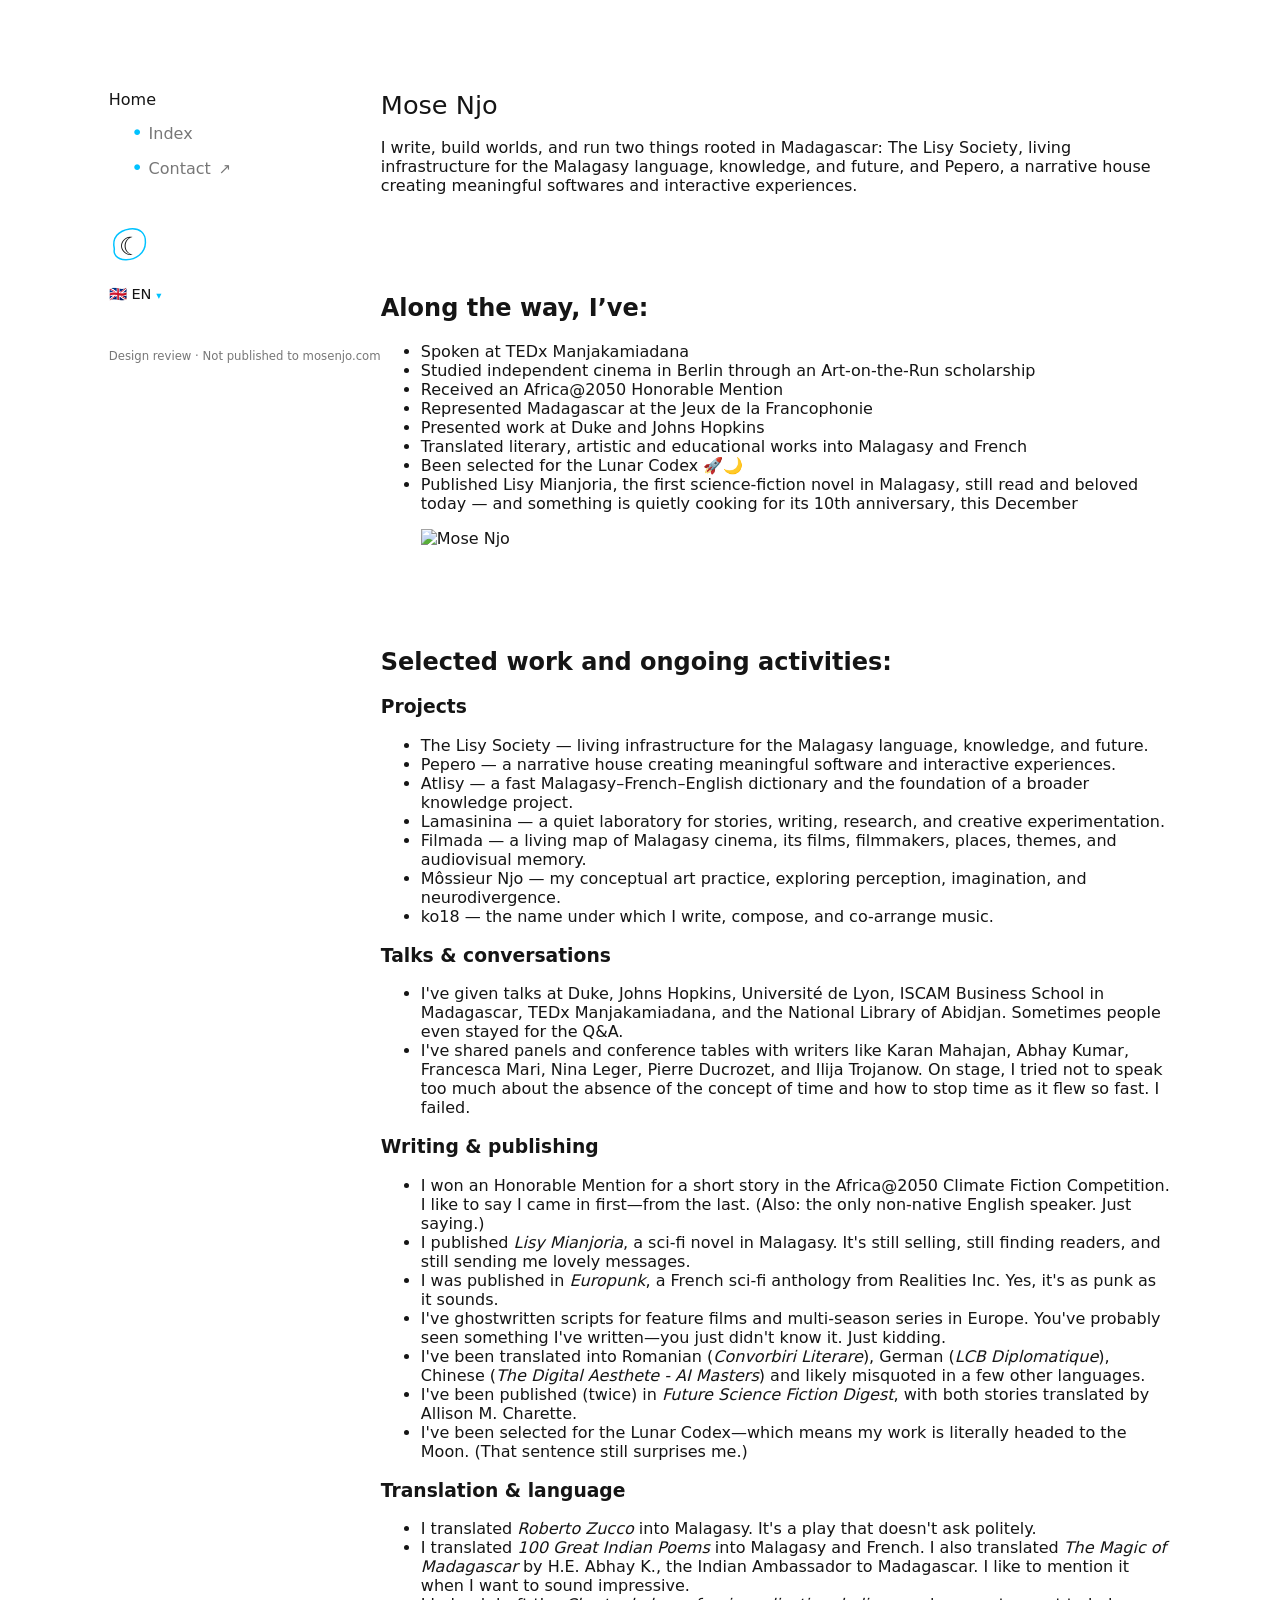
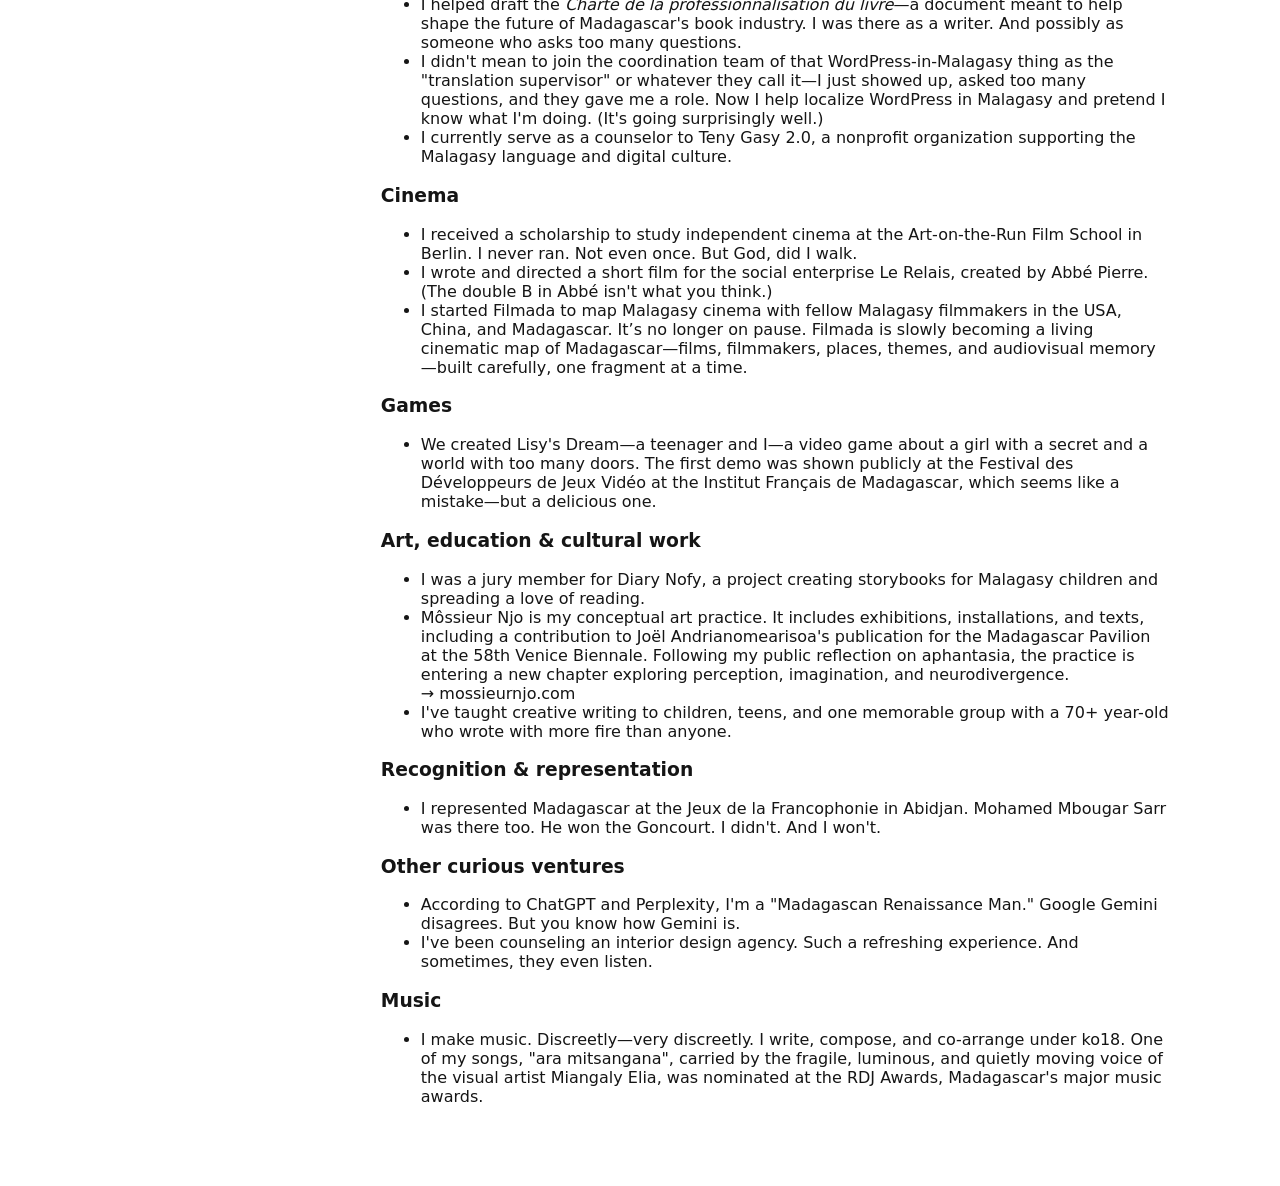
==== commit 6d95326d: "Review homepage as editorial biography with Index-aligned type and proportions" ====
--- a/preview/index.html
+++ b/preview/index.html
@@ -4,77 +4,96 @@
  <div class="nav-tools"><button class="theme-toggle" type="button" aria-label="Switch to dark mode"><span class="theme-icon" aria-hidden="true">☾</span><svg class="theme-orbit" viewBox="0 0 48 48" aria-hidden="true"><path d="M6 21C7 8 17 3 29 5c11 2 16 10 12 20-4 11-16 15-27 11C5 33 3 26 6 21Z"/></svg></button><details class="language-picker"><summary aria-label="Choose language">🇬🇧 EN <span aria-hidden="true">▾</span></summary><div class="language-options"><a href="index.html" lang="en" hreflang="en" aria-current="page">🇬🇧 English</a><a href="fr.html" lang="fr" hreflang="fr" >🇫🇷 Français</a><a href="mg.html" lang="mg" hreflang="mg" >🇲🇬 Malagasy</a></div></details></div>
  <p class="preview-note">Design review · Not published to mosenjo.com</p>
  </nav><main class="catalog home-catalog" id="home">
-
-    <section class="home-opening" aria-labelledby="home-title">
-      <div class="home-opening__text">
-        <h1 id="home-title">Mose Njo</h1>
-        <p>
-          I write, build worlds, and run two things rooted in Madagascar:
+ <header class="home-masthead">
+   <h1 class="page-title" id="home-title">Mose Njo</h1>
+   <p class="home-lead">I write, build worlds, and run two things rooted in Madagascar:
           <a href="https://lisysociety.org" target="_blank" rel="noopener">The Lisy Society</a>,
           living infrastructure for the Malagasy language, knowledge, and future,
           and
           <a href="https://pepero.org" target="_blank" rel="noopener">Pepero</a>,
-          a narrative house creating meaningful softwares and interactive experiences.
-        </p>
-      </div>
-      <img class="home-opening__portrait" src="https://mosenjo.com/images/mose-njo-portrait.jpeg" alt="Mose Njo" width="886" height="886">
-    </section>
-
-    <section class="index-section home-section" aria-labelledby="selected-experience-heading"><h2 class="category" id="selected-experience-heading">Along the way, I’ve:</h2><div class="entries"><article class="entry"><p class="entry-title">Spoken at TEDx Manjakamiadana</p></article>
-<article class="entry"><p class="entry-title">Studied independent cinema in Berlin through an Art-on-the-Run scholarship</p></article>
-<article class="entry"><p class="entry-title">Received an Africa@2050 Honorable Mention</p></article>
-<article class="entry"><p class="entry-title">Represented Madagascar at the Jeux de la Francophonie</p></article>
-<article class="entry"><p class="entry-title">Presented work at Duke and Johns Hopkins</p></article>
-<article class="entry"><p class="entry-title">Translated literary, artistic and educational works into Malagasy and French</p></article>
-<article class="entry"><p class="entry-title">Been selected for the Lunar Codex 🚀🌙</p></article>
-<article class="entry"><p class="entry-title">Published Lisy Mianjoria, the first science-fiction novel in Malagasy, still read and beloved today — and something is quietly cooking for its 10th anniversary, this December</p></article></div></section>
-
-    <section class="archive">
-      <p class="archive-heading">Selected work and ongoing activities:</p>
-
-      <section class="index-section home-section" id="home-section-1" aria-labelledby="home-section-1-heading"><h2 class="category" id="home-section-1-heading">Projects</h2><div class="entries"><article class="entry"><h3 class="entry-title"><a href="https://lisysociety.org" target="_blank" rel="noopener">The Lisy Society</a></h3><p class="description">living infrastructure for the Malagasy language, knowledge, and future.</p></article>
-<article class="entry"><h3 class="entry-title"><a href="https://pepero.org" target="_blank" rel="noopener">Pepero</a></h3><p class="description">a narrative house creating meaningful software and interactive experiences.</p></article>
-<article class="entry"><h3 class="entry-title"><a href="https://atlisy.org" target="_blank" rel="noopener">Atlisy</a></h3><p class="description">a fast Malagasy–French–English dictionary and the foundation of a broader knowledge project.</p></article>
-<article class="entry"><h3 class="entry-title"><a href="https://lamasinina.org" target="_blank" rel="noopener">Lamasinina</a></h3><p class="description">a quiet laboratory for stories, writing, research, and creative experimentation.</p></article>
-<article class="entry"><h3 class="entry-title"><a href="https://filmada.org" target="_blank" rel="noopener">Filmada</a></h3><p class="description">a living map of Malagasy cinema, its films, filmmakers, places, themes, and audiovisual memory.</p></article>
-<article class="entry"><h3 class="entry-title"><a href="https://mossieurnjo.com" target="_blank" rel="noopener">Môssieur Njo</a></h3><p class="description">my conceptual art practice, exploring perception, imagination, and neurodivergence.</p></article>
-<article class="entry"><h3 class="entry-title"><a href="https://ko18.xyz" target="_blank" rel="noopener">ko18</a></h3><p class="description">the name under which I write, compose, and co-arrange music.</p></article></div></section>
-
-      <section class="index-section home-section" id="home-section-2" aria-labelledby="home-section-2-heading"><h2 class="category" id="home-section-2-heading">Talks &amp; conversations</h2><div class="entries"><article class="entry"><p class="entry-title">I've given talks at Duke, Johns Hopkins, Université de Lyon, ISCAM Business School in Madagascar, TEDx Manjakamiadana, and the National Library of Abidjan. Sometimes people even stayed for the Q&amp;A.</p></article>
-<article class="entry"><p class="entry-title">I've shared panels and conference tables with writers like Karan Mahajan, Abhay Kumar, Francesca Mari, Nina Leger, Pierre Ducrozet, and Ilija Trojanow. On stage, I tried not to speak too much about the absence of the concept of time and how to stop time as it flew so fast. I failed.</p></article></div></section>
-
-      <section class="index-section home-section" id="home-section-3" aria-labelledby="home-section-3-heading"><h2 class="category" id="home-section-3-heading">Writing &amp; publishing</h2><div class="entries"><article class="entry"><p class="entry-title">I won an Honorable Mention for a short story in the Africa@2050 Climate Fiction Competition. I like to say I came in first—from the last. (Also: the only non-native English speaker. Just saying.)</p></article>
-<article class="entry"><p class="entry-title">I published <em>Lisy Mianjoria</em>, a sci-fi novel in Malagasy. It's still selling, still finding readers, and still sending me lovely messages.</p></article>
-<article class="entry"><p class="entry-title">I was published in <em>Europunk</em>, a French sci-fi anthology from Realities Inc. Yes, it's as punk as it sounds.</p></article>
-<article class="entry"><p class="entry-title">I've ghostwritten scripts for feature films and multi-season series in Europe. You've probably seen something I've written—you just didn't know it. Just kidding.</p></article>
-<article class="entry"><p class="entry-title">I've been translated into Romanian (<em>Convorbiri Literare</em>), German (<em>LCB Diplomatique</em>), Chinese (<em>The Digital Aesthete - AI Masters</em>) and likely misquoted in a few other languages.</p></article>
-<article class="entry"><p class="entry-title">I've been published (twice) in <em>Future Science Fiction Digest</em>, with both stories translated by Allison M. Charette.</p></article>
-<article class="entry"><p class="entry-title">I've been selected for the Lunar Codex—which means my work is literally headed to the Moon. (That sentence still surprises me.)</p></article></div></section>
-
-      <section class="index-section home-section" id="home-section-4" aria-labelledby="home-section-4-heading"><h2 class="category" id="home-section-4-heading">Translation &amp; language</h2><div class="entries"><article class="entry"><p class="entry-title">I translated <em>Roberto Zucco</em> into Malagasy. It's a play that doesn't ask politely.</p></article>
-<article class="entry"><p class="entry-title">I translated <em>100 Great Indian Poems</em> into Malagasy and French. I also translated <em>The Magic of Madagascar</em> by H.E. Abhay K., the Indian Ambassador to Madagascar. I like to mention it when I want to sound impressive.</p></article>
-<article class="entry"><p class="entry-title">I helped draft the <em>Charte de la professionnalisation du livre</em>—a document meant to help shape the future of Madagascar's book industry. I was there as a writer. And possibly as someone who asks too many questions.</p></article>
-<article class="entry"><p class="entry-title">I didn't mean to join the coordination team of that WordPress-in-Malagasy thing as the "translation supervisor" or whatever they call it—I just showed up, asked too many questions, and they gave me a role. Now I help localize WordPress in Malagasy and pretend I know what I'm doing. (It's going surprisingly well.)</p></article>
-<article class="entry"><p class="entry-title">I currently serve as a counselor to Teny Gasy 2.0, a nonprofit organization supporting the Malagasy language and digital culture.</p></article></div></section>
-
-      <section class="index-section home-section" id="home-section-5" aria-labelledby="home-section-5-heading"><h2 class="category" id="home-section-5-heading">Cinema</h2><div class="entries"><article class="entry"><p class="entry-title">I received a scholarship to study independent cinema at the Art-on-the-Run Film School in Berlin. I never ran. Not even once. But God, did I walk.</p></article>
-<article class="entry"><p class="entry-title">I wrote and directed a short film for the social enterprise Le Relais, created by Abbé Pierre. (The double B in Abbé isn't what you think.)</p></article>
-<article class="entry"><p class="entry-title">I started <a href="https://filmada.org" target="_blank" rel="noopener">Filmada</a> to map Malagasy cinema with fellow Malagasy filmmakers in the USA, China, and Madagascar. It’s no longer on pause.
-  Filmada is slowly becoming a living cinematic map of Madagascar—films, filmmakers, places, themes, and audiovisual memory—built carefully, one fragment at a time.</p></article></div></section>
-
-      <section class="index-section home-section" id="home-section-6" aria-labelledby="home-section-6-heading"><h2 class="category" id="home-section-6-heading">Games</h2><div class="entries"><article class="entry"><p class="entry-title">We created Lisy's Dream—a teenager and I—a video game about a girl with a secret and a world with too many doors. The <a href="https://fb.watch/uo4REbxh5D/">first demo</a> was shown publicly at the Festival des Développeurs de Jeux Vidéo at the Institut Français de Madagascar, which seems like a mistake—but a delicious one.</p></article></div></section>
-
-      <section class="index-section home-section" id="home-section-7" aria-labelledby="home-section-7-heading"><h2 class="category" id="home-section-7-heading">Art, education &amp; cultural work</h2><div class="entries"><article class="entry"><p class="entry-title">I was a jury member for Diary Nofy, a project creating storybooks for Malagasy children and spreading a love of reading.</p></article>
-<article class="entry"><p class="entry-title">Môssieur Njo is my conceptual art practice. It includes exhibitions, installations, and texts, including a contribution to Joël Andrianomearisoa's publication for the Madagascar Pavilion at the 58th Venice Biennale. Following my public reflection on aphantasia, the practice is entering a new chapter exploring perception, imagination, and neurodivergence.<br>
-        <a href="https://mossieurnjo.com" target="_blank" rel="noopener">→ mossieurnjo.com</a></p></article>
-<article class="entry"><p class="entry-title">I've taught creative writing to children, teens, and one memorable group with a 70+ year-old who wrote with more fire than anyone.</p></article></div></section>
-
-      <section class="index-section home-section" id="home-section-8" aria-labelledby="home-section-8-heading"><h2 class="category" id="home-section-8-heading">Recognition &amp; representation</h2><div class="entries"><article class="entry"><p class="entry-title">I represented Madagascar at the Jeux de la Francophonie in Abidjan. Mohamed Mbougar Sarr was there too. He won the Goncourt. I didn't. And I won't.</p></article></div></section>
-
-      <section class="index-section home-section" id="home-section-9" aria-labelledby="home-section-9-heading"><h2 class="category" id="home-section-9-heading">Other curious ventures</h2><div class="entries"><article class="entry"><p class="entry-title">According to ChatGPT and Perplexity, I'm a "Madagascan Renaissance Man." Google Gemini disagrees. But you know how Gemini is.</p></article>
-<article class="entry"><p class="entry-title">I've been counseling an interior design agency. Such a refreshing experience. And sometimes, they even listen.</p></article></div></section>
-
-      <section class="index-section home-section" id="home-section-10" aria-labelledby="home-section-10-heading"><h2 class="category" id="home-section-10-heading">Music</h2><div class="entries"><article class="entry"><p class="entry-title">I make music. Discreetly—very discreetly. I write, compose, and co-arrange under <a href="https://ko18.xyz">ko18</a>. One of my songs, "ara mitsangana", carried by the fragile, luminous, and quietly moving voice of the visual artist Miangaly Elia, was nominated at <a href="https://www.facebook.com/photo/?fbid=1132589374944831&set=a.610671573803283">the RDJ Awards</a>, Madagascar's major music awards.</p></article></div></section>
-    </section>
-
-  </main></div></div><script src="preview.js" defer></script></body></html>+          a narrative house creating meaningful softwares and interactive experiences.</p>
+ </header>
+ <section class="home-story" aria-labelledby="selected-experience-heading">
+   <div class="home-story__copy">
+     <h2 id="selected-experience-heading" class="home-story__heading">Along the way, I’ve:</h2>
+     <ul class="home-story__list"><li>Spoken at TEDx Manjakamiadana</li>
+<li>Studied independent cinema in Berlin through an Art-on-the-Run scholarship</li>
+<li>Received an Africa@2050 Honorable Mention</li>
+<li>Represented Madagascar at the Jeux de la Francophonie</li>
+<li>Presented work at Duke and Johns Hopkins</li>
+<li>Translated literary, artistic and educational works into Malagasy and French</li>
+<li>Been selected for the Lunar Codex 🚀🌙</li>
+<li>Published Lisy Mianjoria, the first science-fiction novel in Malagasy, still read and beloved today — and something is quietly cooking for its 10th anniversary, this December</li></ul>
+   </div>
+   <figure class="home-story__portrait">
+     <img src="https://mosenjo.com/images/mose-njo-portrait.jpeg" alt="Mose Njo" width="886" height="886" loading="lazy">
+   </figure>
+ </section>
+ <section class="home-work" aria-labelledby="home-work-heading">
+   <h2 id="home-work-heading" class="home-work__heading">Selected work and ongoing activities:</h2>
+   <section class="home-chapter" id="home-section-1" aria-labelledby="chapter-heading-1">
+     <h3 class="home-chapter__heading" id="chapter-heading-1">Projects</h3>
+     <ul class="home-chapter__list"><li><span class="work-item__name"><a href="https://lisysociety.org" target="_blank" rel="noopener">The Lisy Society</a></span><span class="work-item__desc"> — living infrastructure for the Malagasy language, knowledge, and future.</span></li>
+<li><span class="work-item__name"><a href="https://pepero.org" target="_blank" rel="noopener">Pepero</a></span><span class="work-item__desc"> — a narrative house creating meaningful software and interactive experiences.</span></li>
+<li><span class="work-item__name"><a href="https://atlisy.org" target="_blank" rel="noopener">Atlisy</a></span><span class="work-item__desc"> — a fast Malagasy–French–English dictionary and the foundation of a broader knowledge project.</span></li>
+<li><span class="work-item__name"><a href="https://lamasinina.org" target="_blank" rel="noopener">Lamasinina</a></span><span class="work-item__desc"> — a quiet laboratory for stories, writing, research, and creative experimentation.</span></li>
+<li><span class="work-item__name"><a href="https://filmada.org" target="_blank" rel="noopener">Filmada</a></span><span class="work-item__desc"> — a living map of Malagasy cinema, its films, filmmakers, places, themes, and audiovisual memory.</span></li>
+<li><span class="work-item__name"><a href="https://mossieurnjo.com" target="_blank" rel="noopener">Môssieur Njo</a></span><span class="work-item__desc"> — my conceptual art practice, exploring perception, imagination, and neurodivergence.</span></li>
+<li><span class="work-item__name"><a href="https://ko18.xyz" target="_blank" rel="noopener">ko18</a></span><span class="work-item__desc"> — the name under which I write, compose, and co-arrange music.</span></li></ul>
+   </section>
+<section class="home-chapter" id="home-section-2" aria-labelledby="chapter-heading-2">
+     <h3 class="home-chapter__heading" id="chapter-heading-2">Talks &amp; conversations</h3>
+     <ul class="home-chapter__list"><li>I've given talks at Duke, Johns Hopkins, Université de Lyon, ISCAM Business School in Madagascar, TEDx Manjakamiadana, and the National Library of Abidjan. Sometimes people even stayed for the Q&amp;A.</li>
+<li>I've shared panels and conference tables with writers like Karan Mahajan, Abhay Kumar, Francesca Mari, Nina Leger, Pierre Ducrozet, and Ilija Trojanow. On stage, I tried not to speak too much about the absence of the concept of time and how to stop time as it flew so fast. I failed.</li></ul>
+   </section>
+<section class="home-chapter" id="home-section-3" aria-labelledby="chapter-heading-3">
+     <h3 class="home-chapter__heading" id="chapter-heading-3">Writing &amp; publishing</h3>
+     <ul class="home-chapter__list"><li>I won an Honorable Mention for a short story in the Africa@2050 Climate Fiction Competition. I like to say I came in first—from the last. (Also: the only non-native English speaker. Just saying.)</li>
+<li>I published <em>Lisy Mianjoria</em>, a sci-fi novel in Malagasy. It's still selling, still finding readers, and still sending me lovely messages.</li>
+<li>I was published in <em>Europunk</em>, a French sci-fi anthology from Realities Inc. Yes, it's as punk as it sounds.</li>
+<li>I've ghostwritten scripts for feature films and multi-season series in Europe. You've probably seen something I've written—you just didn't know it. Just kidding.</li>
+<li>I've been translated into Romanian (<em>Convorbiri Literare</em>), German (<em>LCB Diplomatique</em>), Chinese (<em>The Digital Aesthete - AI Masters</em>) and likely misquoted in a few other languages.</li>
+<li>I've been published (twice) in <em>Future Science Fiction Digest</em>, with both stories translated by Allison M. Charette.</li>
+<li>I've been selected for the Lunar Codex—which means my work is literally headed to the Moon. (That sentence still surprises me.)</li></ul>
+   </section>
+<section class="home-chapter" id="home-section-4" aria-labelledby="chapter-heading-4">
+     <h3 class="home-chapter__heading" id="chapter-heading-4">Translation &amp; language</h3>
+     <ul class="home-chapter__list"><li>I translated <em>Roberto Zucco</em> into Malagasy. It's a play that doesn't ask politely.</li>
+<li>I translated <em>100 Great Indian Poems</em> into Malagasy and French. I also translated <em>The Magic of Madagascar</em> by H.E. Abhay K., the Indian Ambassador to Madagascar. I like to mention it when I want to sound impressive.</li>
+<li>I helped draft the <em>Charte de la professionnalisation du livre</em>—a document meant to help shape the future of Madagascar's book industry. I was there as a writer. And possibly as someone who asks too many questions.</li>
+<li>I didn't mean to join the coordination team of that WordPress-in-Malagasy thing as the "translation supervisor" or whatever they call it—I just showed up, asked too many questions, and they gave me a role. Now I help localize WordPress in Malagasy and pretend I know what I'm doing. (It's going surprisingly well.)</li>
+<li>I currently serve as a counselor to Teny Gasy 2.0, a nonprofit organization supporting the Malagasy language and digital culture.</li></ul>
+   </section>
+<section class="home-chapter" id="home-section-5" aria-labelledby="chapter-heading-5">
+     <h3 class="home-chapter__heading" id="chapter-heading-5">Cinema</h3>
+     <ul class="home-chapter__list"><li>I received a scholarship to study independent cinema at the Art-on-the-Run Film School in Berlin. I never ran. Not even once. But God, did I walk.</li>
+<li>I wrote and directed a short film for the social enterprise Le Relais, created by Abbé Pierre. (The double B in Abbé isn't what you think.)</li>
+<li>I started <a href="https://filmada.org" target="_blank" rel="noopener">Filmada</a> to map Malagasy cinema with fellow Malagasy filmmakers in the USA, China, and Madagascar. It’s no longer on pause.
+  Filmada is slowly becoming a living cinematic map of Madagascar—films, filmmakers, places, themes, and audiovisual memory—built carefully, one fragment at a time.</li></ul>
+   </section>
+<section class="home-chapter" id="home-section-6" aria-labelledby="chapter-heading-6">
+     <h3 class="home-chapter__heading" id="chapter-heading-6">Games</h3>
+     <ul class="home-chapter__list"><li>We created Lisy's Dream—a teenager and I—a video game about a girl with a secret and a world with too many doors. The <a href="https://fb.watch/uo4REbxh5D/">first demo</a> was shown publicly at the Festival des Développeurs de Jeux Vidéo at the Institut Français de Madagascar, which seems like a mistake—but a delicious one.</li></ul>
+   </section>
+<section class="home-chapter" id="home-section-7" aria-labelledby="chapter-heading-7">
+     <h3 class="home-chapter__heading" id="chapter-heading-7">Art, education &amp; cultural work</h3>
+     <ul class="home-chapter__list"><li>I was a jury member for Diary Nofy, a project creating storybooks for Malagasy children and spreading a love of reading.</li>
+<li>Môssieur Njo is my conceptual art practice. It includes exhibitions, installations, and texts, including a contribution to Joël Andrianomearisoa's publication for the Madagascar Pavilion at the 58th Venice Biennale. Following my public reflection on aphantasia, the practice is entering a new chapter exploring perception, imagination, and neurodivergence.<br>
+        <a href="https://mossieurnjo.com" target="_blank" rel="noopener">→ mossieurnjo.com</a></li>
+<li>I've taught creative writing to children, teens, and one memorable group with a 70+ year-old who wrote with more fire than anyone.</li></ul>
+   </section>
+<section class="home-chapter" id="home-section-8" aria-labelledby="chapter-heading-8">
+     <h3 class="home-chapter__heading" id="chapter-heading-8">Recognition &amp; representation</h3>
+     <ul class="home-chapter__list"><li>I represented Madagascar at the Jeux de la Francophonie in Abidjan. Mohamed Mbougar Sarr was there too. He won the Goncourt. I didn't. And I won't.</li></ul>
+   </section>
+<section class="home-chapter" id="home-section-9" aria-labelledby="chapter-heading-9">
+     <h3 class="home-chapter__heading" id="chapter-heading-9">Other curious ventures</h3>
+     <ul class="home-chapter__list"><li>According to ChatGPT and Perplexity, I'm a "Madagascan Renaissance Man." Google Gemini disagrees. But you know how Gemini is.</li>
+<li>I've been counseling an interior design agency. Such a refreshing experience. And sometimes, they even listen.</li></ul>
+   </section>
+<section class="home-chapter" id="home-section-10" aria-labelledby="chapter-heading-10">
+     <h3 class="home-chapter__heading" id="chapter-heading-10">Music</h3>
+     <ul class="home-chapter__list"><li>I make music. Discreetly—very discreetly. I write, compose, and co-arrange under <a href="https://ko18.xyz">ko18</a>. One of my songs, "ara mitsangana", carried by the fragile, luminous, and quietly moving voice of the visual artist Miangaly Elia, was nominated at <a href="https://www.facebook.com/photo/?fbid=1132589374944831&set=a.610671573803283">the RDJ Awards</a>, Madagascar's major music awards.</li></ul>
+   </section>
+ </section>
+ </main></div></div><script src="preview.js" defer></script></body></html>
--- a/preview/preview.css
+++ b/preview/preview.css
@@ -178,3 +178,32 @@
 }
 @media (max-width:390px){.preview-mobile-bar{padding:0 1.15rem}.catalog{padding-top:3.25rem}.home-opening__portrait{width:min(80%,18rem)}}
 @media (prefers-reduced-motion:reduce){*,*::before,*::after{animation-duration:.001ms!important;animation-iteration-count:1!important;transition-duration:.001ms!important}.theme-orbit path{stroke-dashoffset:0}}
+
+
+/* Review revision 2: homepage uses the Index grid, font scale and rhythm. */
+.home-catalog {gap:clamp(3rem,5vw,4.5rem);}
+.home-opening {grid-template-columns:minmax(0,1fr) clamp(8rem,13vw,11rem);column-gap:clamp(1rem,2.5vw,2.5rem);}
+.home-opening__text {max-width:46rem;}
+.home-opening__text h1 {font-size:clamp(1.35rem,2vw,1.65rem);font-weight:400;line-height:1.25;letter-spacing:0;margin:0;}
+.home-opening__text p {font-size:1rem;line-height:1.65;letter-spacing:normal;margin:.95rem 0 0;color:var(--ink);}
+.home-section .entry-title {font-size:clamp(1.02rem,1.2vw,1.1rem);font-weight:400;line-height:1.55;letter-spacing:-.015em;}
+.home-section p.entry-title {margin-top:0;margin-bottom:0;}
+.home-section .entry{padding:0 0 2.1rem;}
+.home-section .entry+.entry{padding-top:2rem;border-top:1px solid var(--rule);}
+.home-section .description{margin:.28rem 0 0;color:var(--muted);font-size:.96rem;line-height:1.65;}
+.home-section h2.category {font-family:Georgia,"Times New Roman",serif;font-size:1.12rem;font-weight:400;line-height:1.45;padding-right:1rem;}
+.home-section .entry-title a {text-decoration:underline;text-decoration-color:var(--rule);text-underline-offset:.19em;}
+.home-section .entry-title a:hover{text-decoration-color:var(--lisy-blue);}
+.archive {display:contents;}
+.archive-heading{margin:0;color:var(--muted);max-width:46rem;font-size:1rem;line-height:1.65;}
+.home-subnav {margin:-.3rem 0 0;}
+@media (max-width:900px){
+ .home-opening{display:grid;grid-template-columns:minmax(0,1fr);gap:1.7rem;}
+ .home-opening__text h1{font-size:1.45rem;}
+ .home-opening__text p{font-size:1rem;line-height:1.65;}
+ .home-opening__portrait{width:min(42%,10rem);justify-self:start;}
+ .home-subnav{grid-template-columns:minmax(0,1fr);padding-left:1.4rem;}
+ .home-section{grid-template-columns:minmax(0,1fr);row-gap:1rem;}
+ .home-section h2.category{font-size:1.35rem;}
+ .home-section .entry-title{font-size:1.14rem;}
+}
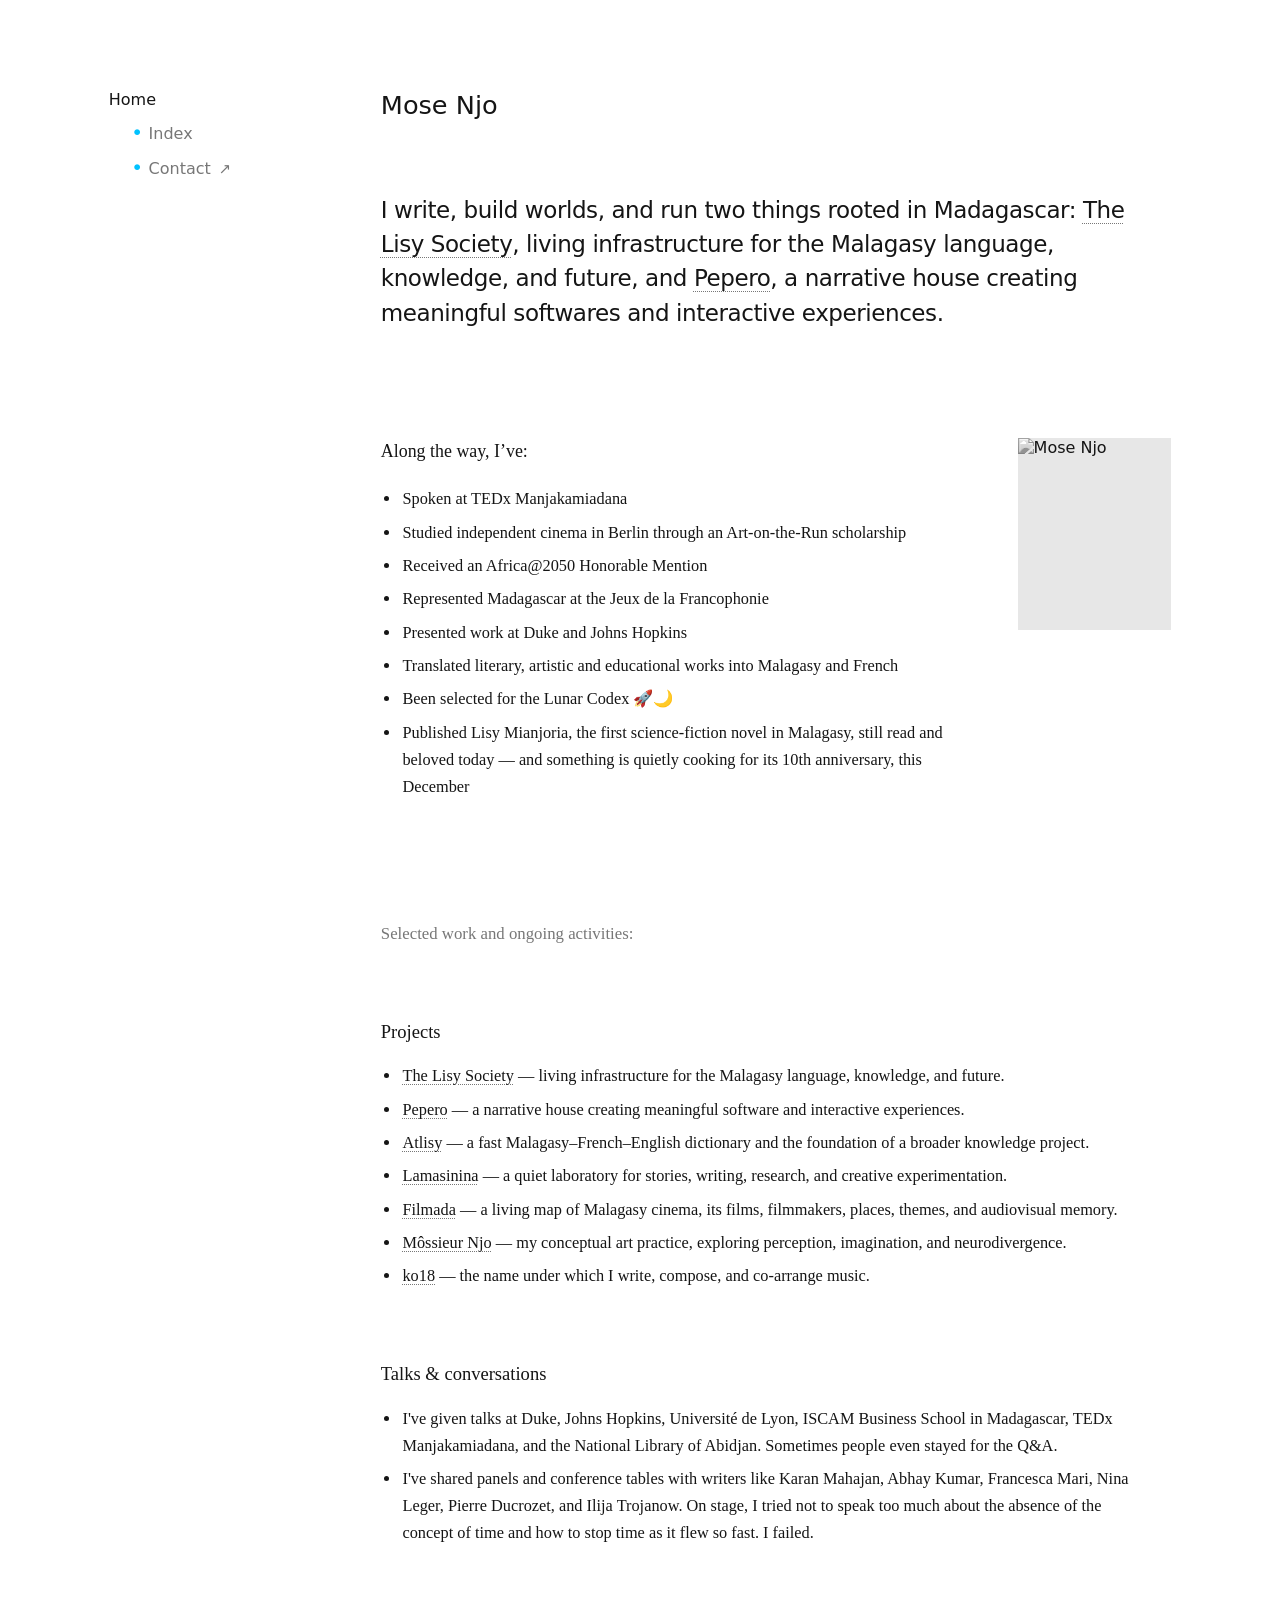
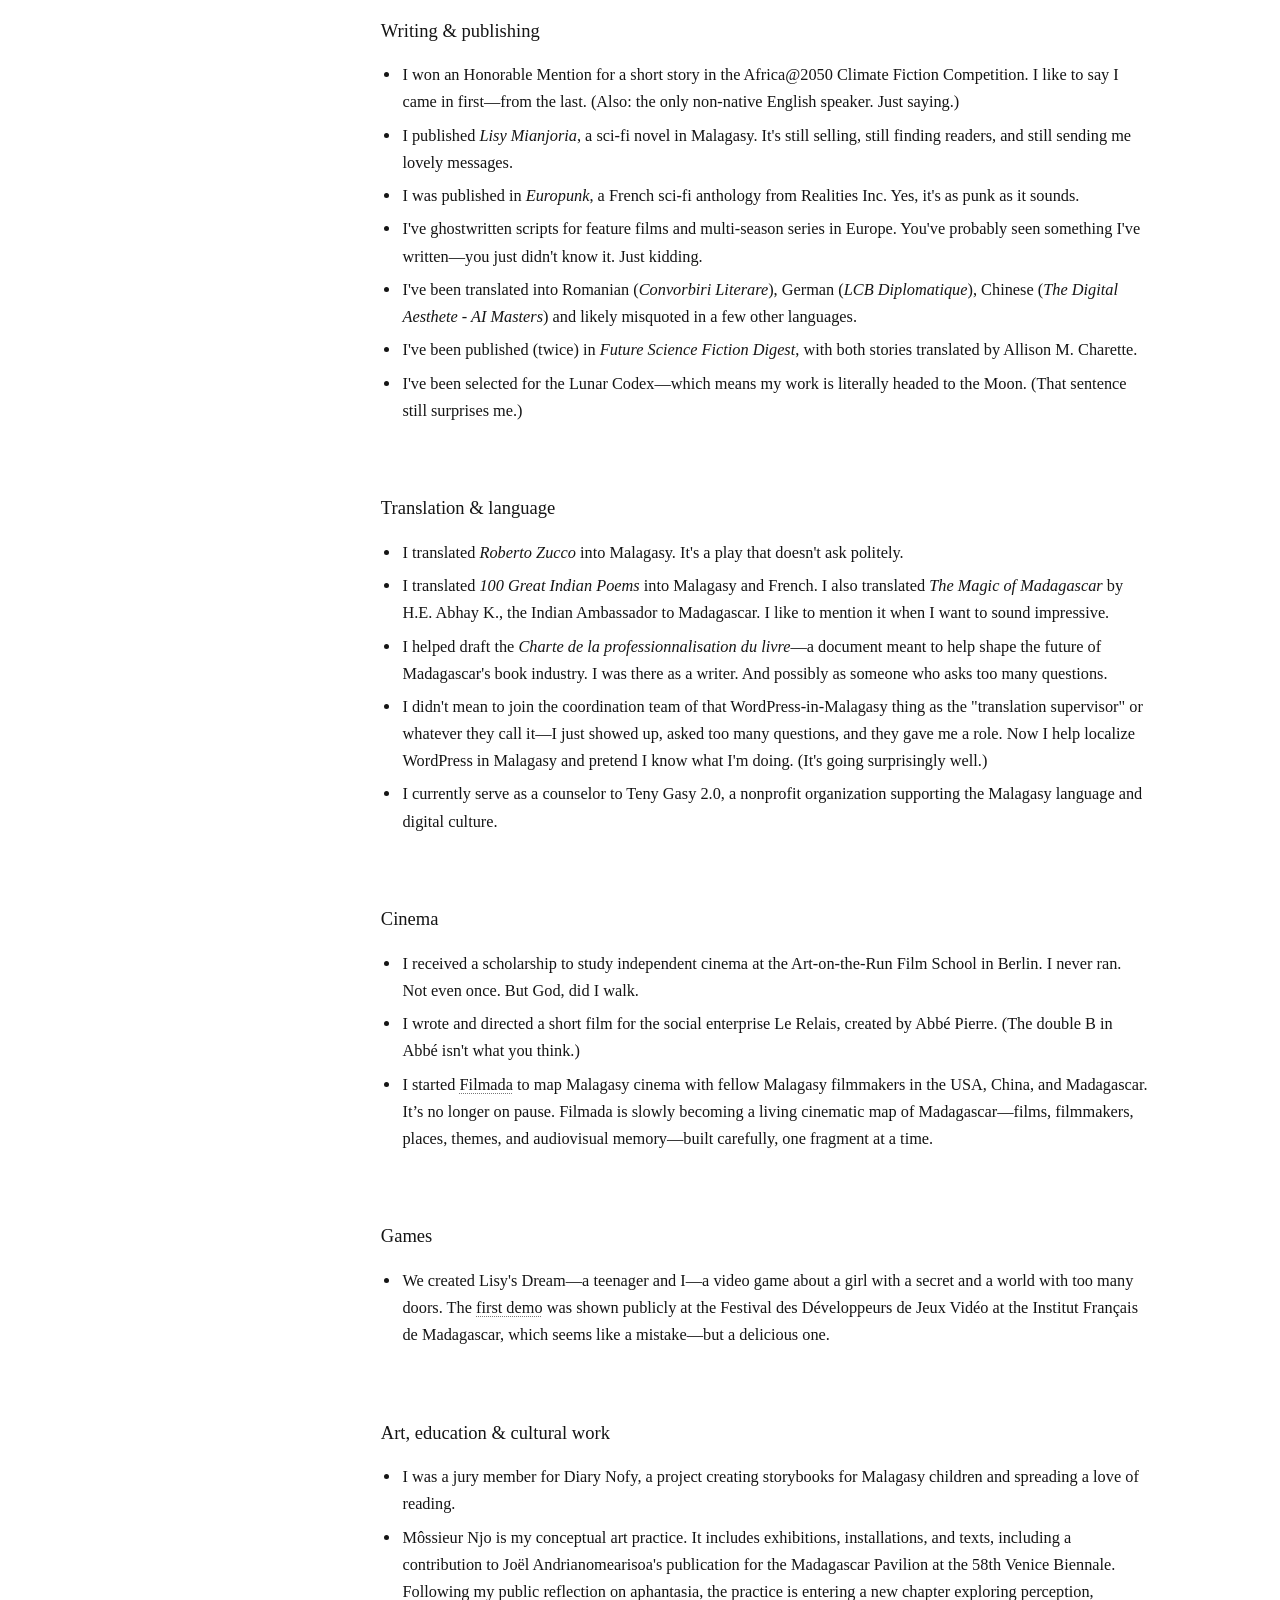
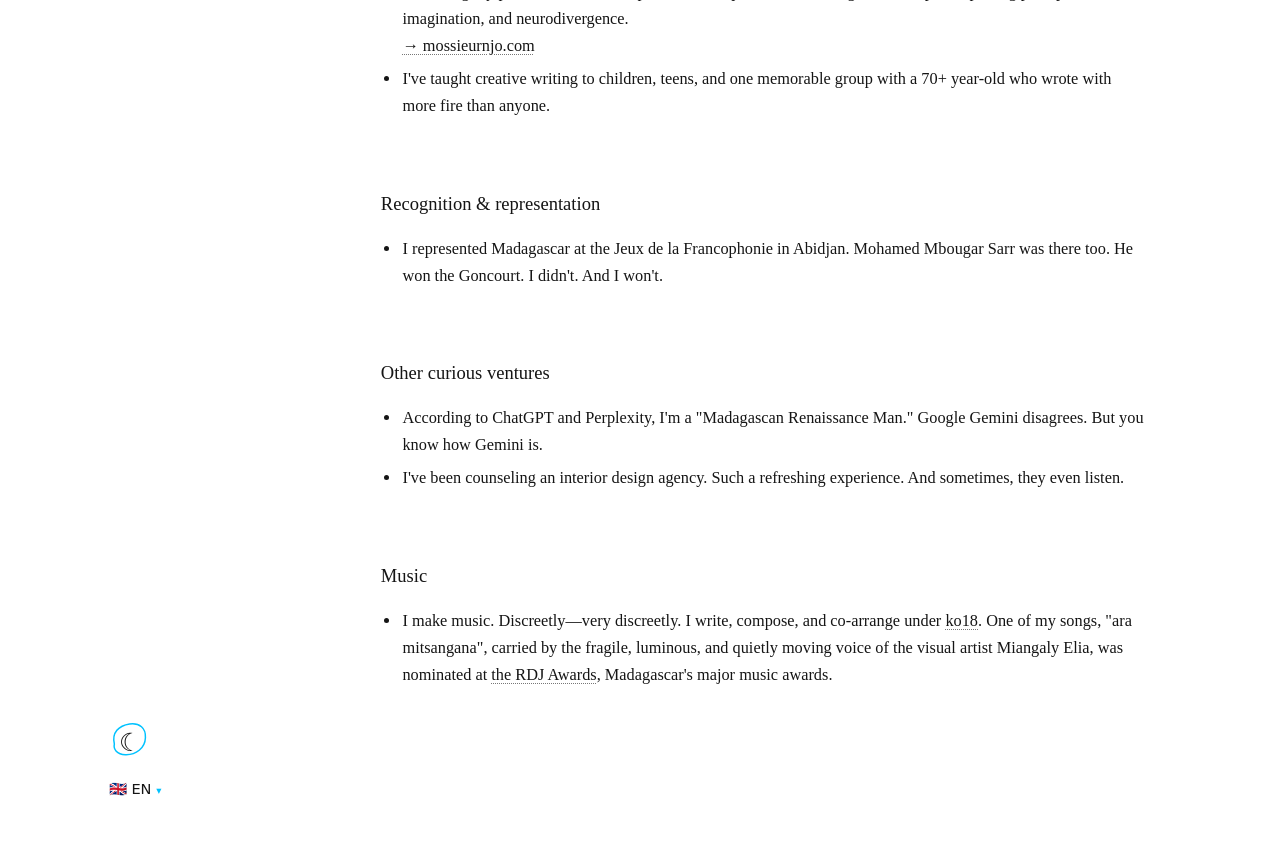
==== commit 74281197: "Preview refinement: top-right language and theme controls, round portrait" ====
--- a/preview/index.html
+++ b/preview/index.html
@@ -1,9 +1,7 @@
-<!doctype html><html lang="en"><head><meta charset="utf-8"><meta name="viewport" content="width=device-width, initial-scale=1"><meta name="robots" content="noindex,nofollow"><meta name="theme-color" content="#ffffff"><meta name="description" content="Design preview of Mose Njo's website. Not published."><title>Mose Njo · Design preview</title><link rel="icon" href="https://mosenjo.com/images/mose-njo-portrait.jpeg"><script>try{const t=localStorage.getItem('mosenjo-review-theme');if(t==='dark'||t==='light')document.documentElement.dataset.theme=t;}catch(e){}</script><link rel="stylesheet" href="preview.css"></head><body><header class="preview-mobile-bar"><button class="menu-toggle" type="button" aria-label="Open navigation" aria-controls="primary-navigation" aria-expanded="false"><i></i><i></i><i></i></button><span class="mobile-label">Home</span><button class="theme-toggle" type="button" aria-label="Switch to dark mode"><span class="theme-icon" aria-hidden="true">☾</span><svg class="theme-orbit" viewBox="0 0 48 48" aria-hidden="true"><path d="M6 21C7 8 17 3 29 5c11 2 16 10 12 20-4 11-16 15-27 11C5 33 3 26 6 21Z"/></svg></button></header><div class="shell"><div class="layout"><nav id="primary-navigation" class="navigation" aria-label="Primary navigation">
+<!doctype html><html lang="en"><head><meta charset="utf-8"><meta name="viewport" content="width=device-width, initial-scale=1"><meta name="robots" content="noindex,nofollow"><meta name="theme-color" content="#ffffff"><meta name="description" content="Design preview of Mose Njo's website. Not published."><title>Mose Njo · Design preview</title><link rel="icon" href="https://mosenjo.com/images/mose-njo-portrait.jpeg"><script>try{const t=localStorage.getItem('mosenjo-review-theme');if(t==='dark'||t==='light')document.documentElement.dataset.theme=t;}catch(e){}</script><link rel="stylesheet" href="preview.css"></head><body><header class="preview-mobile-bar"><button class="menu-toggle" type="button" aria-label="Open navigation" aria-controls="primary-navigation" aria-expanded="false"><i></i><i></i><i></i></button><span class="mobile-label">Home</span><div class="mobile-controls"><button class="theme-toggle" type="button" aria-label="Switch to dark mode"><span class="theme-icon" aria-hidden="true">☾</span><svg class="theme-orbit" viewBox="0 0 48 48" aria-hidden="true"><path d="M6 21C7 8 17 3 29 5c11 2 16 10 12 20-4 11-16 15-27 11C5 33 3 26 6 21Z"/></svg></button><details class="language-picker"><summary aria-label="Choose language">🇬🇧 EN <span aria-hidden="true">▾</span></summary><div class="language-options"><a href="index.html" lang="en" hreflang="en" aria-current="page">🇬🇧 English</a><a href="fr.html" lang="fr" hreflang="fr" >🇫🇷 Français</a><a href="mg.html" lang="mg" hreflang="mg" >🇲🇬 Malagasy</a></div></details></div></header><div class="shell"><div class="layout"><nav id="primary-navigation" class="navigation" aria-label="Primary navigation">
  <a href="index.html" class="active" aria-current="page">Home</a>
 <div class="index-subnav home-subnav"><a href="index-archive.html"><span class="marker" aria-hidden="true">•</span> Index</a><a href="https://tally.so/r/ja6XXa" target="_blank" rel="noopener noreferrer"><span class="marker" aria-hidden="true">•</span> Contact <span class="arrow" aria-hidden="true">↗</span></a></div>
- <div class="nav-tools"><button class="theme-toggle" type="button" aria-label="Switch to dark mode"><span class="theme-icon" aria-hidden="true">☾</span><svg class="theme-orbit" viewBox="0 0 48 48" aria-hidden="true"><path d="M6 21C7 8 17 3 29 5c11 2 16 10 12 20-4 11-16 15-27 11C5 33 3 26 6 21Z"/></svg></button><details class="language-picker"><summary aria-label="Choose language">🇬🇧 EN <span aria-hidden="true">▾</span></summary><div class="language-options"><a href="index.html" lang="en" hreflang="en" aria-current="page">🇬🇧 English</a><a href="fr.html" lang="fr" hreflang="fr" >🇫🇷 Français</a><a href="mg.html" lang="mg" hreflang="mg" >🇲🇬 Malagasy</a></div></details></div>
- <p class="preview-note">Design review · Not published to mosenjo.com</p>
- </nav><main class="catalog home-catalog" id="home">
+ </nav><div class="nav-tools"><button class="theme-toggle" type="button" aria-label="Switch to dark mode"><span class="theme-icon" aria-hidden="true">☾</span><svg class="theme-orbit" viewBox="0 0 48 48" aria-hidden="true"><path d="M6 21C7 8 17 3 29 5c11 2 16 10 12 20-4 11-16 15-27 11C5 33 3 26 6 21Z"/></svg></button><details class="language-picker"><summary aria-label="Choose language">🇬🇧 EN <span aria-hidden="true">▾</span></summary><div class="language-options"><a href="index.html" lang="en" hreflang="en" aria-current="page">🇬🇧 English</a><a href="fr.html" lang="fr" hreflang="fr" >🇫🇷 Français</a><a href="mg.html" lang="mg" hreflang="mg" >🇲🇬 Malagasy</a></div></details></div><main class="catalog home-catalog" id="home">
  <header class="home-masthead">
    <h1 class="page-title" id="home-title">Mose Njo</h1>
    <p class="home-lead">I write, build worlds, and run two things rooted in Madagascar:
--- a/preview/preview.css
+++ b/preview/preview.css
@@ -100,7 +100,7 @@
     .visually-hidden { position: absolute; width: 1px; height: 1px; padding: 0; margin: -1px; overflow: hidden; clip: rect(0,0,0,0); white-space: nowrap; border: 0; }
     @media (prefers-reduced-motion: reduce) { html { scroll-behavior: auto; } }
   
-/* Review-only sitewide system: appended to the existing Index stylesheet. */
+/* Shared navigation, Lisy-blue theme and mobile behavior */ appended to the existing Index stylesheet. */
 :root { --bg:#fff; }
 :root[data-theme="dark"] { color-scheme:dark; --bg:#131313; --ink:#ededed; --muted:#a0a0a0; --rule:#393939; }
 body { background:var(--bg); color:var(--ink); transition:background .22s,color .22s; }
@@ -122,36 +122,103 @@
 @keyframes orbit-trace {to{stroke-dashoffset:0}}
 @keyframes orbit-rotate {to{transform:rotate(342deg)}}
 .preview-note {font-size:.73rem;line-height:1.6;color:var(--muted);margin:1.6rem 0 0;}
-.home-catalog {gap:clamp(3.5rem,5vw,5rem);}
-.home-opening {display:grid;grid-template-columns:minmax(0,1fr) clamp(9rem,16vw,14rem);column-gap:clamp(1.2rem,3vw,3rem);align-items:start;}
-.home-opening__text {min-width:0;}
-.home-opening__text h1 {font-size:clamp(1.8rem,2.9vw,2.4rem);font-weight:400;line-height:1.3;letter-spacing:-.035em;margin:0;}
-.home-opening__text p {font-size:clamp(1.07rem,1.45vw,1.22rem);line-height:1.7;letter-spacing:-.012em;margin:1.35rem 0 0;}
-.home-opening__text a,.archive-group a {text-decoration:underline;text-decoration-color:var(--rule);text-underline-offset:.19em;}
-.home-opening__text a:hover,.archive-group a:hover {text-decoration-color:var(--lisy-blue);}
-.home-opening__portrait {width:100%;height:auto;aspect-ratio:1;object-fit:cover;border-radius:50%;filter:grayscale(1);background:var(--rule);}
-.selected-experience {display:grid;grid-template-columns:clamp(10.5rem,12.1vw,13.25rem) minmax(0,1fr);align-items:start;}
-.selected-experience h2 {font-family:Georgia,"Times New Roman",serif;font-size:1.12rem;font-weight:400;line-height:1.45;padding-right:1rem;margin:0;}
-.selected-experience ul {list-style:none;margin:0;padding:0;min-width:0;}
-.selected-experience li {font-size:1rem;line-height:1.65;margin:0;padding:0 0 1.2rem;}
-.selected-experience li+li{padding-top:1.15rem;border-top:1px solid var(--rule);}
-.archive {display:grid;}
-.archive-heading {margin:0 0 2rem;color:var(--muted);line-height:1.65;}
-.archive-group {display:grid;grid-template-columns:clamp(10.5rem,12.1vw,13.25rem) minmax(0,1fr);border-top:1px solid var(--rule);padding:1.4rem 0;}
-.archive-group summary {list-style:none;grid-column:1/-1;display:flex;align-items:baseline;gap:.5rem;font-family:Georgia,"Times New Roman",serif;font-size:1.12rem;line-height:1.45;cursor:pointer;}
-.archive-group summary::-webkit-details-marker {display:none;}
-.archive-group summary::after {content:"+";font-family:system-ui,sans-serif;color:var(--lisy-blue);}
-.archive-group[open] summary::after {content:"−";}
-.archive-group[open] summary {grid-column:1;}
-.archive-group ul {grid-column:2;list-style:none;margin:0;padding:0;min-width:0;}
-.archive-group li {font-size:.98rem;line-height:1.68;margin:0;padding:0 0 1.15rem;}
-.archive-group li+li {border-top:1px solid var(--rule);padding-top:1.15rem;}
-.archive-group em{font-style:italic;}
-.archive-group .project-list a{font-weight:500;}
-@media (max-width:900px) {
-  .preview-mobile-bar{display:flex;align-items:center;justify-content:space-between;height:4.25rem;padding:0 1.3rem;border-bottom:1px solid var(--rule);background:var(--bg);}
+
+/* Homepage: the portrait-led editorial composition, not the Index catalog */
+.home-catalog{display:block;min-width:0;max-width:100%;}
+.home-masthead{max-width:54rem;}
+.home-masthead .page-title{font-size:clamp(1.35rem,2vw,1.65rem);}
+.home-lead{
+  max-width:48rem;
+  margin:clamp(3.25rem,5.6vw,5.75rem) 0 0;
+  color:var(--ink);
+  font-family:system-ui,-apple-system,BlinkMacSystemFont,"Segoe UI",sans-serif;
+  font-size:clamp(1.37rem,1.8vw,1.75rem);
+  line-height:1.48;
+  letter-spacing:-.019em;
+  font-weight:400;
+}
+.home-lead a,
+.home-chapter a{
+  text-decoration:underline;
+  text-decoration-style:dotted;
+  text-decoration-color:var(--muted);
+  text-decoration-thickness:1px;
+  text-underline-offset:.2em;
+}
+.home-lead a:hover,.home-chapter a:hover{
+  text-decoration-style:solid;
+  text-decoration-color:var(--lisy-blue);
+}
+.home-story{
+  display:grid;
+  grid-template-columns:minmax(0,1fr) clamp(8.5rem,12vw,11.5rem);
+  gap:clamp(1.7rem,3.75vw,4.75rem);
+  align-items:start;
+  margin-top:clamp(5.5rem,8.5vw,9rem);
+}
+.home-story__copy{min-width:0;}
+.home-story__heading,
+.home-work__heading,
+.home-chapter__heading{
+  margin:0;
+  font-family:Georgia,"Times New Roman",serif;
+  font-size:1.12rem;
+  line-height:1.55;
+  font-weight:400;
+  letter-spacing:0;
+}
+.home-story__list,
+.home-chapter__list{
+  padding:0 0 0 1.25em;
+  margin:1.2rem 0 0;
+  font-family:Georgia,"Times New Roman",serif;
+  font-size:clamp(1.02rem,1.18vw,1.125rem);
+  font-weight:400;
+  line-height:1.66;
+  letter-spacing:0;
+}
+.home-story__list li,.home-chapter__list li{
+  padding-left:.08rem;
+  margin:0 0 .39rem;
+}
+.home-story__list li::marker,.home-chapter__list li::marker{color:var(--ink);}
+.home-story__portrait{
+  width:100%;
+  margin:0;
+  padding:0;
+}
+.home-story__portrait img{
+  display:block;
+  width:100%;
+  height:auto;
+  aspect-ratio:4/5;
+  object-fit:cover;
+  object-position:center;
+  filter:grayscale(1);
+  background:var(--rule);
+}
+.home-work{
+  max-width:48rem;
+  margin-top:clamp(5.25rem,9vw,9rem);
+}
+.home-work__heading{color:var(--muted);font-size:1.05rem;}
+.home-chapter{margin-top:clamp(3.1rem,5.5vw,5rem);}
+.home-chapter__heading{font-size:1.16rem;}
+.home-chapter__list{margin-top:1rem;}
+.work-item__name{font-weight:400;}
+.work-item__desc{color:var(--ink);font-weight:400;}
+@media (max-width:900px){
+  .preview-mobile-bar{
+    display:flex;align-items:center;justify-content:space-between;
+    height:4.25rem;padding:0 1.3rem;
+    border-bottom:1px solid var(--rule);background:var(--bg);
+  }
   .preview-mobile-bar .theme-toggle{margin-left:auto;}
-  .menu-toggle{border:0;background:none;color:var(--ink);padding:0;width:2.4rem;height:2.8rem;display:grid;align-content:center;justify-items:start;gap:4px;cursor:pointer;}
+  .menu-toggle{
+    border:0;background:none;color:var(--ink);
+    padding:0;width:2.4rem;height:2.8rem;
+    display:grid;align-content:center;justify-items:start;gap:4px;cursor:pointer;
+  }
   .menu-toggle i{display:block;width:22px;height:2px;border-radius:2px;background:currentColor;transition:transform .2s,opacity .2s;}
   .menu-open .menu-toggle i:first-child{transform:translateY(6px) rotate(45deg);}
   .menu-open .menu-toggle i:nth-child(2){opacity:0;}
@@ -159,51 +226,40 @@
   .mobile-label{font-size:.88rem;color:var(--muted);margin:0 0 0 1rem;}
   .layout{padding:0 0 4rem;row-gap:0;}
   .navigation{display:none;}
-  .menu-open .navigation{display:grid;grid-row:1;grid-column:1;gap:1.1rem;border-bottom:1px solid var(--rule);padding:1.5rem 0;}
+  .menu-open .navigation{
+    display:grid;grid-row:1;grid-column:1;gap:1.1rem;
+    border-bottom:1px solid var(--rule);padding:1.5rem 0;
+  }
   .nav-tools{display:flex;gap:1.7rem;align-items:start;margin-top:.5rem;}
   .nav-tools .theme-toggle{display:none;}
   .index-subnav{margin:0;gap:.85rem 1rem;max-width:32rem;}
+  .home-subnav{grid-template-columns:minmax(0,1fr);padding-left:1.4rem;}
   .catalog{grid-column:1;grid-row:2;padding-top:3.4rem;gap:3.7rem;}
-  .home-opening{display:flex;flex-direction:column;gap:2.8rem;}
-  .home-opening__text h1{font-size:clamp(2rem,6vw,2.5rem);}
-  .home-opening__text p{font-size:clamp(1.07rem,3.7vw,1.22rem);}
-  .home-opening__portrait{width:min(72%,18rem);align-self:center;}
-  .selected-experience{grid-template-columns:minmax(0,1fr);gap:1.3rem;}
-  .selected-experience h2{font-size:1.35rem;}
-  .archive-group{display:block;}
-  .archive-group summary{font-size:1.3rem;}
-  .archive-group ul{margin-top:1.2rem;}
-  .archive-group[open] summary{display:flex;}
-  .archive-heading{margin-bottom:1.5rem;}
-}
-@media (max-width:390px){.preview-mobile-bar{padding:0 1.15rem}.catalog{padding-top:3.25rem}.home-opening__portrait{width:min(80%,18rem)}}
-@media (prefers-reduced-motion:reduce){*,*::before,*::after{animation-duration:.001ms!important;animation-iteration-count:1!important;transition-duration:.001ms!important}.theme-orbit path{stroke-dashoffset:0}}
-
-
-/* Review revision 2: homepage uses the Index grid, font scale and rhythm. */
-.home-catalog {gap:clamp(3rem,5vw,4.5rem);}
-.home-opening {grid-template-columns:minmax(0,1fr) clamp(8rem,13vw,11rem);column-gap:clamp(1rem,2.5vw,2.5rem);}
-.home-opening__text {max-width:46rem;}
-.home-opening__text h1 {font-size:clamp(1.35rem,2vw,1.65rem);font-weight:400;line-height:1.25;letter-spacing:0;margin:0;}
-.home-opening__text p {font-size:1rem;line-height:1.65;letter-spacing:normal;margin:.95rem 0 0;color:var(--ink);}
-.home-section .entry-title {font-size:clamp(1.02rem,1.2vw,1.1rem);font-weight:400;line-height:1.55;letter-spacing:-.015em;}
-.home-section p.entry-title {margin-top:0;margin-bottom:0;}
-.home-section .entry{padding:0 0 2.1rem;}
-.home-section .entry+.entry{padding-top:2rem;border-top:1px solid var(--rule);}
-.home-section .description{margin:.28rem 0 0;color:var(--muted);font-size:.96rem;line-height:1.65;}
-.home-section h2.category {font-family:Georgia,"Times New Roman",serif;font-size:1.12rem;font-weight:400;line-height:1.45;padding-right:1rem;}
-.home-section .entry-title a {text-decoration:underline;text-decoration-color:var(--rule);text-underline-offset:.19em;}
-.home-section .entry-title a:hover{text-decoration-color:var(--lisy-blue);}
-.archive {display:contents;}
-.archive-heading{margin:0;color:var(--muted);max-width:46rem;font-size:1rem;line-height:1.65;}
-.home-subnav {margin:-.3rem 0 0;}
-@media (max-width:900px){
- .home-opening{display:grid;grid-template-columns:minmax(0,1fr);gap:1.7rem;}
- .home-opening__text h1{font-size:1.45rem;}
- .home-opening__text p{font-size:1rem;line-height:1.65;}
- .home-opening__portrait{width:min(42%,10rem);justify-self:start;}
- .home-subnav{grid-template-columns:minmax(0,1fr);padding-left:1.4rem;}
- .home-section{grid-template-columns:minmax(0,1fr);row-gap:1rem;}
- .home-section h2.category{font-size:1.35rem;}
- .home-section .entry-title{font-size:1.14rem;}
-}
+  .home-catalog{display:block;}
+  .home-masthead .page-title{font-size:1.45rem;}
+  .home-lead{
+    font-size:clamp(1.35rem,5.1vw,1.52rem);
+    line-height:1.52;margin-top:clamp(3rem,10vw,4.5rem);
+  }
+  .home-story{
+    grid-template-columns:minmax(0,1fr);
+    gap:2.25rem;margin-top:clamp(4.5rem,12vw,6rem);
+  }
+  .home-story__heading,.home-chapter__heading{font-size:1.17rem;}
+  .home-story__list,.home-chapter__list{font-size:1.06rem;line-height:1.65;}
+  .home-story__portrait{max-width:11rem;}
+  .home-work{margin-top:5rem;}
+  .home-chapter{margin-top:3.4rem;}
+}
+@media (max-width:390px){
+  .preview-mobile-bar{padding:0 1.15rem;}
+  .catalog{padding-top:3.25rem;}
+}
+@media (prefers-reduced-motion:reduce){
+  *,*::before,*::after{
+    animation-duration:.001ms!important;
+    animation-iteration-count:1!important;
+    transition-duration:.001ms!important;
+  }
+  .theme-orbit path{stroke-dashoffset:0;}
+}
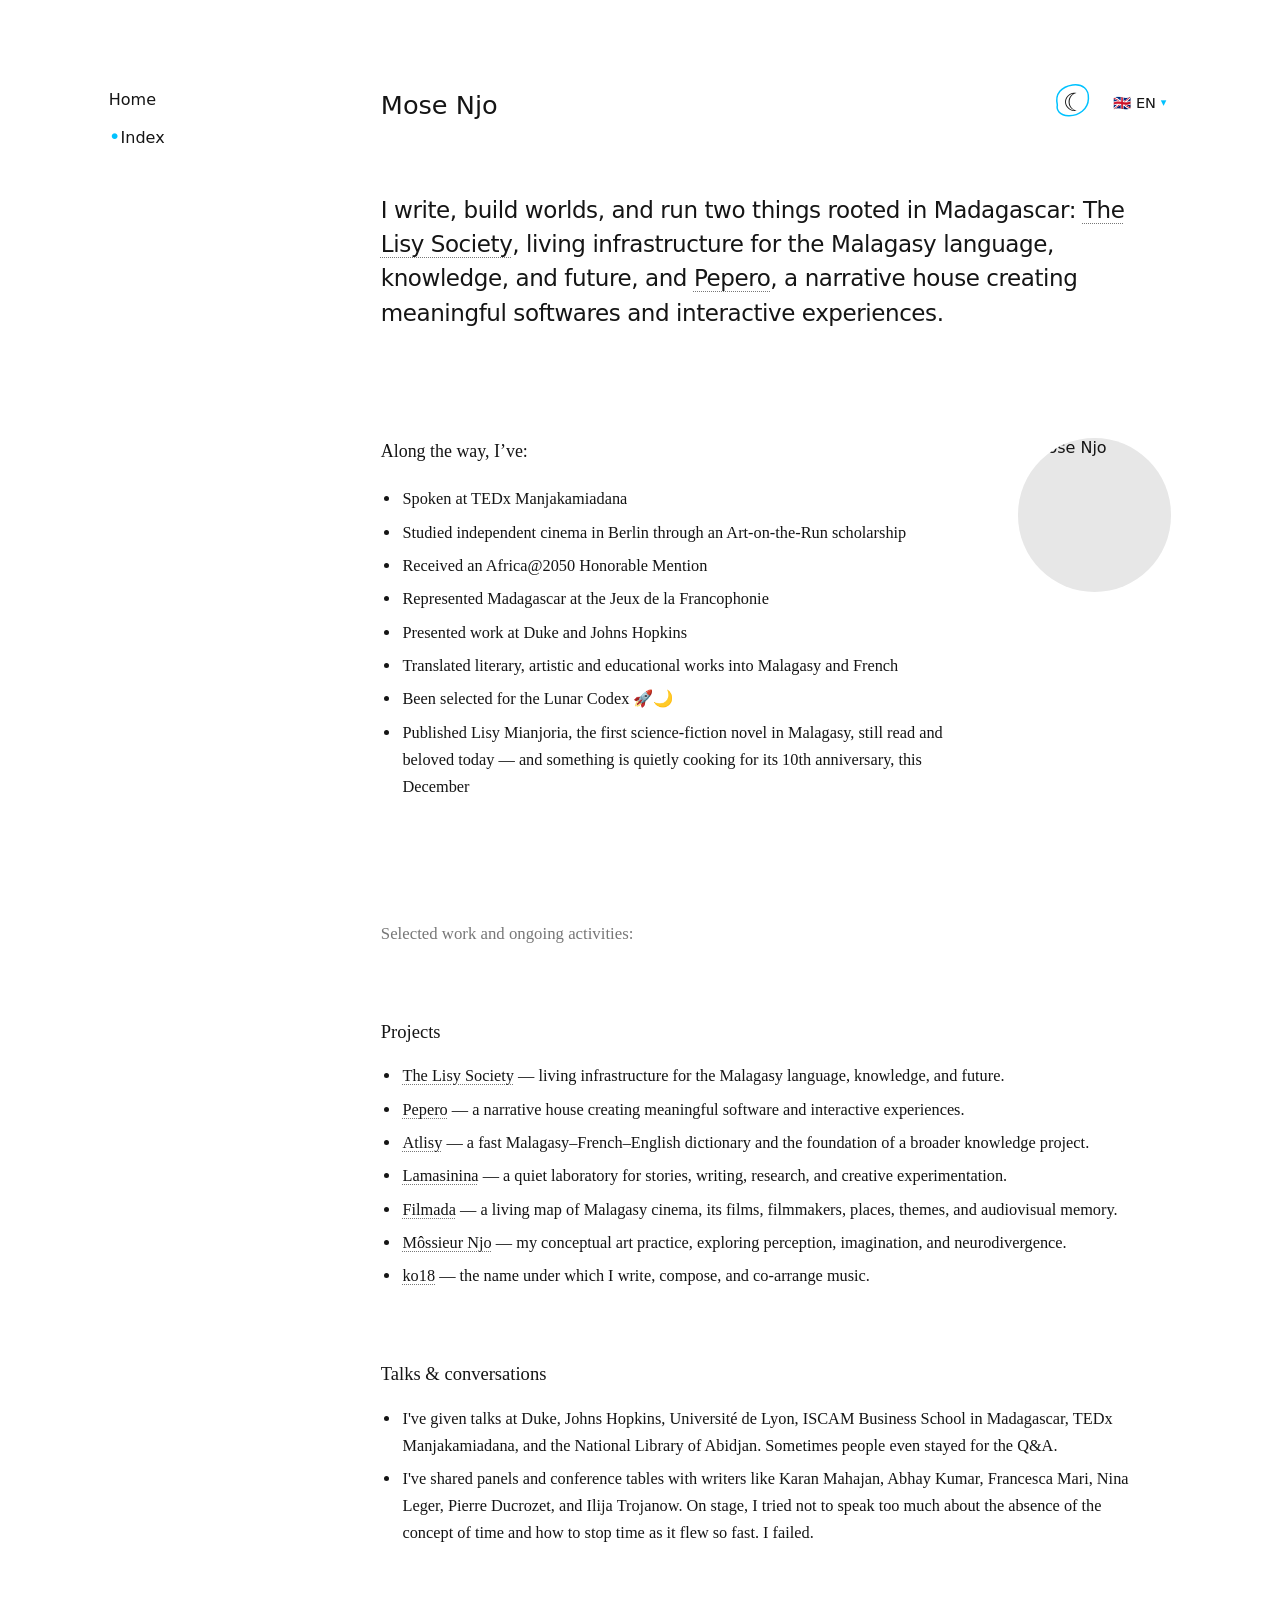
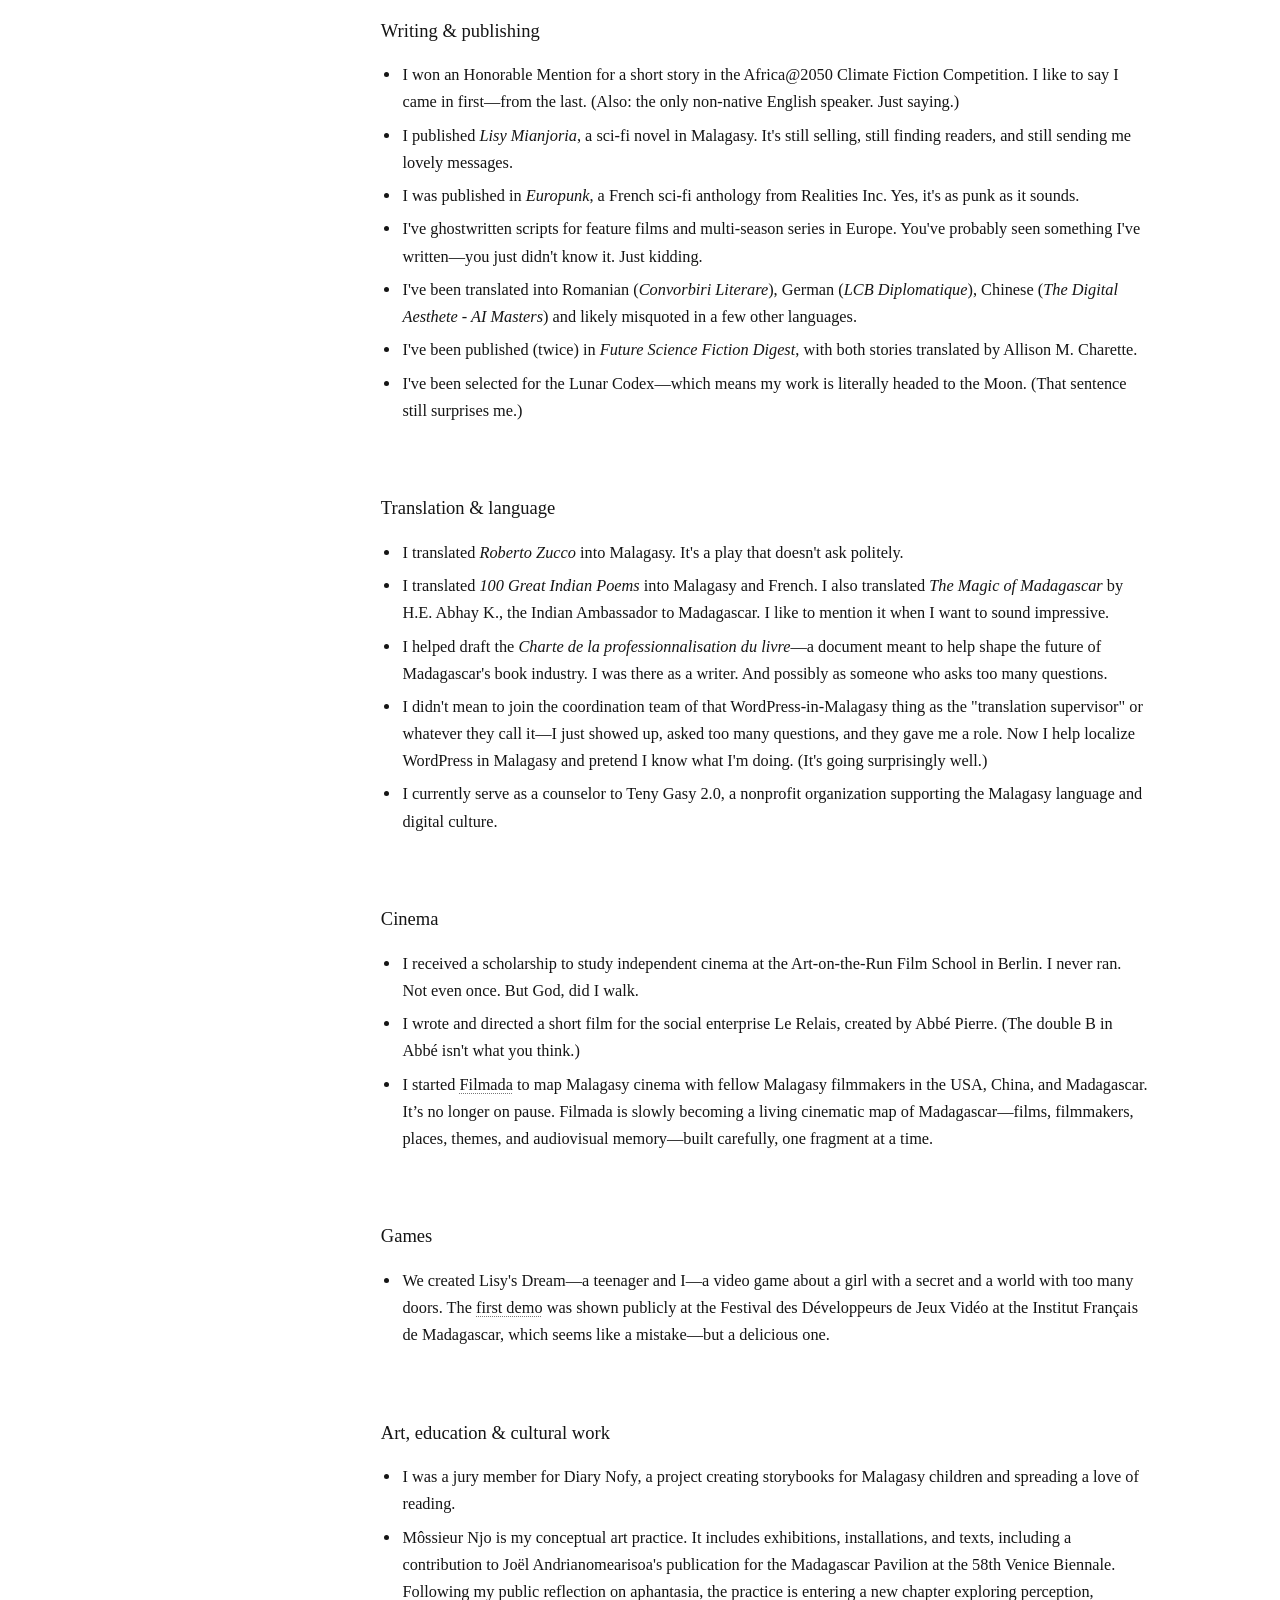
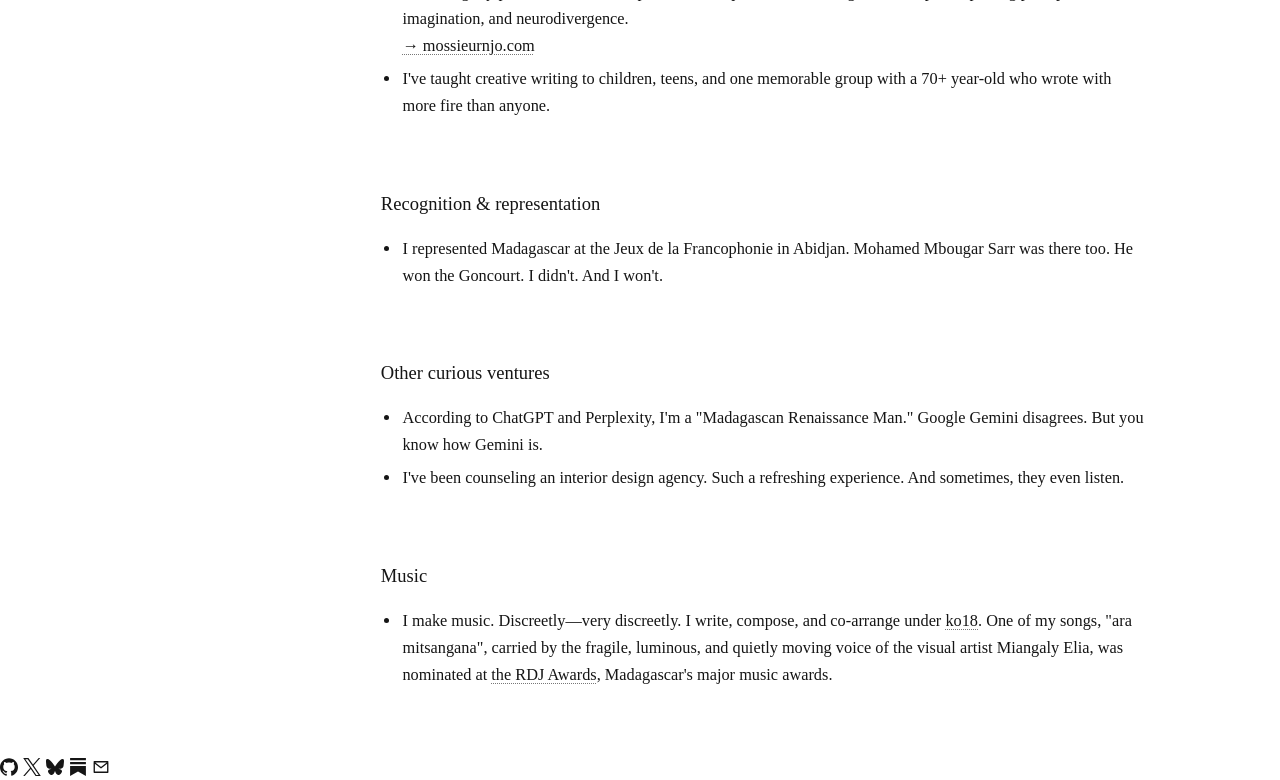
==== commit bcccf938: "Review: fixed Home/Index navigation and shared social footer" ====
--- a/preview/index.html
+++ b/preview/index.html
@@ -1,7 +1,7 @@
 <!doctype html><html lang="en"><head><meta charset="utf-8"><meta name="viewport" content="width=device-width, initial-scale=1"><meta name="robots" content="noindex,nofollow"><meta name="theme-color" content="#ffffff"><meta name="description" content="Design preview of Mose Njo's website. Not published."><title>Mose Njo · Design preview</title><link rel="icon" href="https://mosenjo.com/images/mose-njo-portrait.jpeg"><script>try{const t=localStorage.getItem('mosenjo-review-theme');if(t==='dark'||t==='light')document.documentElement.dataset.theme=t;}catch(e){}</script><link rel="stylesheet" href="preview.css"></head><body><header class="preview-mobile-bar"><button class="menu-toggle" type="button" aria-label="Open navigation" aria-controls="primary-navigation" aria-expanded="false"><i></i><i></i><i></i></button><span class="mobile-label">Home</span><div class="mobile-controls"><button class="theme-toggle" type="button" aria-label="Switch to dark mode"><span class="theme-icon" aria-hidden="true">☾</span><svg class="theme-orbit" viewBox="0 0 48 48" aria-hidden="true"><path d="M6 21C7 8 17 3 29 5c11 2 16 10 12 20-4 11-16 15-27 11C5 33 3 26 6 21Z"/></svg></button><details class="language-picker"><summary aria-label="Choose language">🇬🇧 EN <span aria-hidden="true">▾</span></summary><div class="language-options"><a href="index.html" lang="en" hreflang="en" aria-current="page">🇬🇧 English</a><a href="fr.html" lang="fr" hreflang="fr" >🇫🇷 Français</a><a href="mg.html" lang="mg" hreflang="mg" >🇲🇬 Malagasy</a></div></details></div></header><div class="shell"><div class="layout"><nav id="primary-navigation" class="navigation" aria-label="Primary navigation">
- <a href="index.html" class="active" aria-current="page">Home</a>
-<div class="index-subnav home-subnav"><a href="index-archive.html"><span class="marker" aria-hidden="true">•</span> Index</a><a href="https://tally.so/r/ja6XXa" target="_blank" rel="noopener noreferrer"><span class="marker" aria-hidden="true">•</span> Contact <span class="arrow" aria-hidden="true">↗</span></a></div>
- </nav><div class="nav-tools"><button class="theme-toggle" type="button" aria-label="Switch to dark mode"><span class="theme-icon" aria-hidden="true">☾</span><svg class="theme-orbit" viewBox="0 0 48 48" aria-hidden="true"><path d="M6 21C7 8 17 3 29 5c11 2 16 10 12 20-4 11-16 15-27 11C5 33 3 26 6 21Z"/></svg></button><details class="language-picker"><summary aria-label="Choose language">🇬🇧 EN <span aria-hidden="true">▾</span></summary><div class="language-options"><a href="index.html" lang="en" hreflang="en" aria-current="page">🇬🇧 English</a><a href="fr.html" lang="fr" hreflang="fr" >🇫🇷 Français</a><a href="mg.html" lang="mg" hreflang="mg" >🇲🇬 Malagasy</a></div></details></div><main class="catalog home-catalog" id="home">
+<a class="nav-home-link" href="index.html" aria-current="page">Home</a>
+<a class="nav-index-link" href="index-archive.html"><span class="marker" aria-hidden="true">•</span>Index</a>
+</nav><div class="nav-tools"><button class="theme-toggle" type="button" aria-label="Switch to dark mode"><span class="theme-icon" aria-hidden="true">☾</span><svg class="theme-orbit" viewBox="0 0 48 48" aria-hidden="true"><path d="M6 21C7 8 17 3 29 5c11 2 16 10 12 20-4 11-16 15-27 11C5 33 3 26 6 21Z"/></svg></button><details class="language-picker"><summary aria-label="Choose language">🇬🇧 EN <span aria-hidden="true">▾</span></summary><div class="language-options"><a href="index.html" lang="en" hreflang="en" aria-current="page">🇬🇧 English</a><a href="fr.html" lang="fr" hreflang="fr" >🇫🇷 Français</a><a href="mg.html" lang="mg" hreflang="mg" >🇲🇬 Malagasy</a></div></details></div><main class="catalog home-catalog" id="home">
  <header class="home-masthead">
    <h1 class="page-title" id="home-title">Mose Njo</h1>
    <p class="home-lead">I write, build worlds, and run two things rooted in Madagascar:
@@ -94,4 +94,8 @@
      <ul class="home-chapter__list"><li>I make music. Discreetly—very discreetly. I write, compose, and co-arrange under <a href="https://ko18.xyz">ko18</a>. One of my songs, "ara mitsangana", carried by the fragile, luminous, and quietly moving voice of the visual artist Miangaly Elia, was nominated at <a href="https://www.facebook.com/photo/?fbid=1132589374944831&set=a.610671573803283">the RDJ Awards</a>, Madagascar's major music awards.</li></ul>
    </section>
  </section>
- </main></div></div><script src="preview.js" defer></script></body></html>+ </main></div></div><footer class="profile-footer" aria-label="Social links and contact"><div class="profile-footer__inner"><a class="profile-footer__link" href="https://github.com/mosenjo" target="_blank" rel="me noopener noreferrer" aria-label="GitHub" title="GitHub"><svg xmlns="http://www.w3.org/2000/svg" viewBox="0 0 24 24" width="18" height="18" fill="currentColor" aria-hidden="true" focusable="false"><path d="M12 .297c-6.63 0-12 5.373-12 12 0 5.303 3.438 9.8 8.205 11.385.6.113.82-.258.82-.577 0-.285-.01-1.04-.015-2.04-3.338.724-4.042-1.61-4.042-1.61C4.422 18.07 3.633 17.7 3.633 17.7c-1.087-.744.084-.729.084-.729 1.205.084 1.838 1.236 1.838 1.236 1.07 1.835 2.809 1.305 3.495.998.108-.776.417-1.305.76-1.605-2.665-.3-5.466-1.332-5.466-5.93 0-1.31.465-2.38 1.235-3.22-.135-.303-.54-1.523.105-3.176 0 0 1.005-.322 3.3 1.23.96-.267 1.98-.399 3-.405 1.02.006 2.04.138 3 .405 2.28-1.552 3.285-1.23 3.285-1.23.645 1.653.24 2.873.12 3.176.765.84 1.23 1.91 1.23 3.22 0 4.61-2.805 5.625-5.475 5.92.42.36.81 1.096.81 2.22 0 1.606-.015 2.896-.015 3.286 0 .315.21.69.825.57C20.565 22.092 24 17.592 24 12.297c0-6.627-5.373-12-12-12"/></svg></a>
+<a class="profile-footer__link" href="https://x.com/mosenjo" target="_blank" rel="me noopener noreferrer" aria-label="X" title="X"><svg xmlns="http://www.w3.org/2000/svg" viewBox="0 0 24 24" width="18" height="18" fill="currentColor" aria-hidden="true" focusable="false"><path d="M14.234 10.162 22.977 0h-2.072l-7.591 8.824L7.251 0H.258l9.168 13.343L.258 24H2.33l8.016-9.318L16.749 24h6.993zm-2.837 3.299-.929-1.329L3.076 1.56h3.182l5.965 8.532.929 1.329 7.754 11.09h-3.182z"/></svg></a>
+<a class="profile-footer__link" href="https://bsky.app/profile/mosenjo.com" target="_blank" rel="me noopener noreferrer" aria-label="Bluesky" title="Bluesky"><svg xmlns="http://www.w3.org/2000/svg" viewBox="0 0 24 24" width="18" height="18" fill="currentColor" aria-hidden="true" focusable="false"><path d="M5.202 2.857C7.954 4.922 10.913 9.11 12 11.358c1.087-2.247 4.046-6.436 6.798-8.501C20.783 1.366 24 .213 24 3.883c0 .732-.42 6.156-.667 7.037-.856 3.061-3.978 3.842-6.755 3.37 4.854.826 6.089 3.562 3.422 6.299-5.065 5.196-7.28-1.304-7.847-2.97-.104-.305-.152-.448-.153-.327 0-.121-.05.022-.153.327-.568 1.666-2.782 8.166-7.847 2.97-2.667-2.737-1.432-5.473 3.422-6.3-2.777.473-5.899-.308-6.755-3.369C.42 10.04 0 4.615 0 3.883c0-3.67 3.217-2.517 5.202-1.026"/></svg></a>
+<a class="profile-footer__link" href="https://substack.com/@mosenjo" target="_blank" rel="me noopener noreferrer" aria-label="Substack" title="Substack"><svg xmlns="http://www.w3.org/2000/svg" viewBox="0 0 24 24" width="18" height="18" fill="currentColor" aria-hidden="true" focusable="false"><path d="M22.539 8.242H1.46V5.406h21.08v2.836zM1.46 10.812V24L12 18.11 22.54 24V10.812H1.46zM22.54 0H1.46v2.836h21.08V0z"/></svg></a>
+<a class="profile-footer__link" href="https://tally.so/r/ja6XXa" aria-label="Contact" title="Contact"><svg xmlns="http://www.w3.org/2000/svg" viewBox="0 0 24 24" width="18" height="18" fill="none" stroke="currentColor" stroke-width="1.8" stroke-linejoin="round" stroke-linecap="round" aria-hidden="true" focusable="false"><path d="M3 5h18v14H3V5Zm0 1 9 7 9-7"/></svg></a></div></footer><script src="preview.js" defer></script></body></html>
--- a/preview/preview.css
+++ b/preview/preview.css
@@ -100,7 +100,7 @@
     .visually-hidden { position: absolute; width: 1px; height: 1px; padding: 0; margin: -1px; overflow: hidden; clip: rect(0,0,0,0); white-space: nowrap; border: 0; }
     @media (prefers-reduced-motion: reduce) { html { scroll-behavior: auto; } }
   
-/* Shared navigation, Lisy-blue theme and mobile behavior */ appended to the existing Index stylesheet. */
+/* Shared navigation, Lisy-blue theme and mobile behavior */
 :root { --bg:#fff; }
 :root[data-theme="dark"] { color-scheme:dark; --bg:#131313; --ink:#ededed; --muted:#a0a0a0; --rule:#393939; }
 body { background:var(--bg); color:var(--ink); transition:background .22s,color .22s; }
@@ -263,3 +263,66 @@
   }
   .theme-orbit path{stroke-dashoffset:0;}
 }
+
+
+/* Header controls: shared placement for Home and Index. */
+.layout { position:relative; }
+.nav-tools {
+  position:absolute;
+  top:calc(var(--page-top) - .55rem);
+  right:0;
+  z-index:5;
+  display:flex;
+  flex-direction:row;
+  align-items:center;
+  justify-content:flex-end;
+  gap:.8rem;
+  margin:0;
+}
+.language-picker {position:relative;font:inherit;color:var(--ink);}
+.language-picker summary {
+  cursor:pointer;
+  list-style:none;
+  display:flex;
+  align-items:center;
+  gap:.3rem;
+  min-height:2.75rem;
+  padding:.1rem .3rem;
+  white-space:nowrap;
+  font-family:system-ui,-apple-system,BlinkMacSystemFont,"Segoe UI",sans-serif;
+  font-size:.91rem;
+}
+.language-picker summary::-webkit-details-marker { display:none; }
+.language-picker summary:focus-visible {outline:2px solid var(--lisy-blue);outline-offset:2px;}
+.language-picker summary span{font-size:.7rem;color:var(--lisy-blue);}
+.language-picker .language-options {
+  display:grid;
+  gap:.75rem;
+  position:absolute;
+  top:calc(100% + .35rem);
+  right:0;
+  min-width:10rem;
+  padding:.9rem 1.05rem;
+  z-index:30;
+  color:var(--muted);
+  background:var(--bg);
+  border:1px solid var(--rule);
+  box-shadow:0 8px 20px rgb(0 0 0 / 8%);
+}
+.language-picker .language-options a {line-height:1.45;}
+/* Restore the original circular portrait crop. */
+.home-story__portrait img {aspect-ratio:1/1;border-radius:50%;}
+@media (max-width:900px) {
+  .nav-tools {display:none;}
+  .preview-mobile-bar {position:relative;z-index:12;}
+  .preview-mobile-bar .mobile-controls {
+    display:flex;
+    flex:0 0 auto;
+    align-items:center;
+    gap:.45rem;
+    margin-left:auto;
+  }
+  .preview-mobile-bar .theme-toggle {margin-left:0;}
+  .mobile-controls .language-picker {font-size:.9rem;}
+  .mobile-controls .language-picker summary {min-height:2.75rem;}
+}
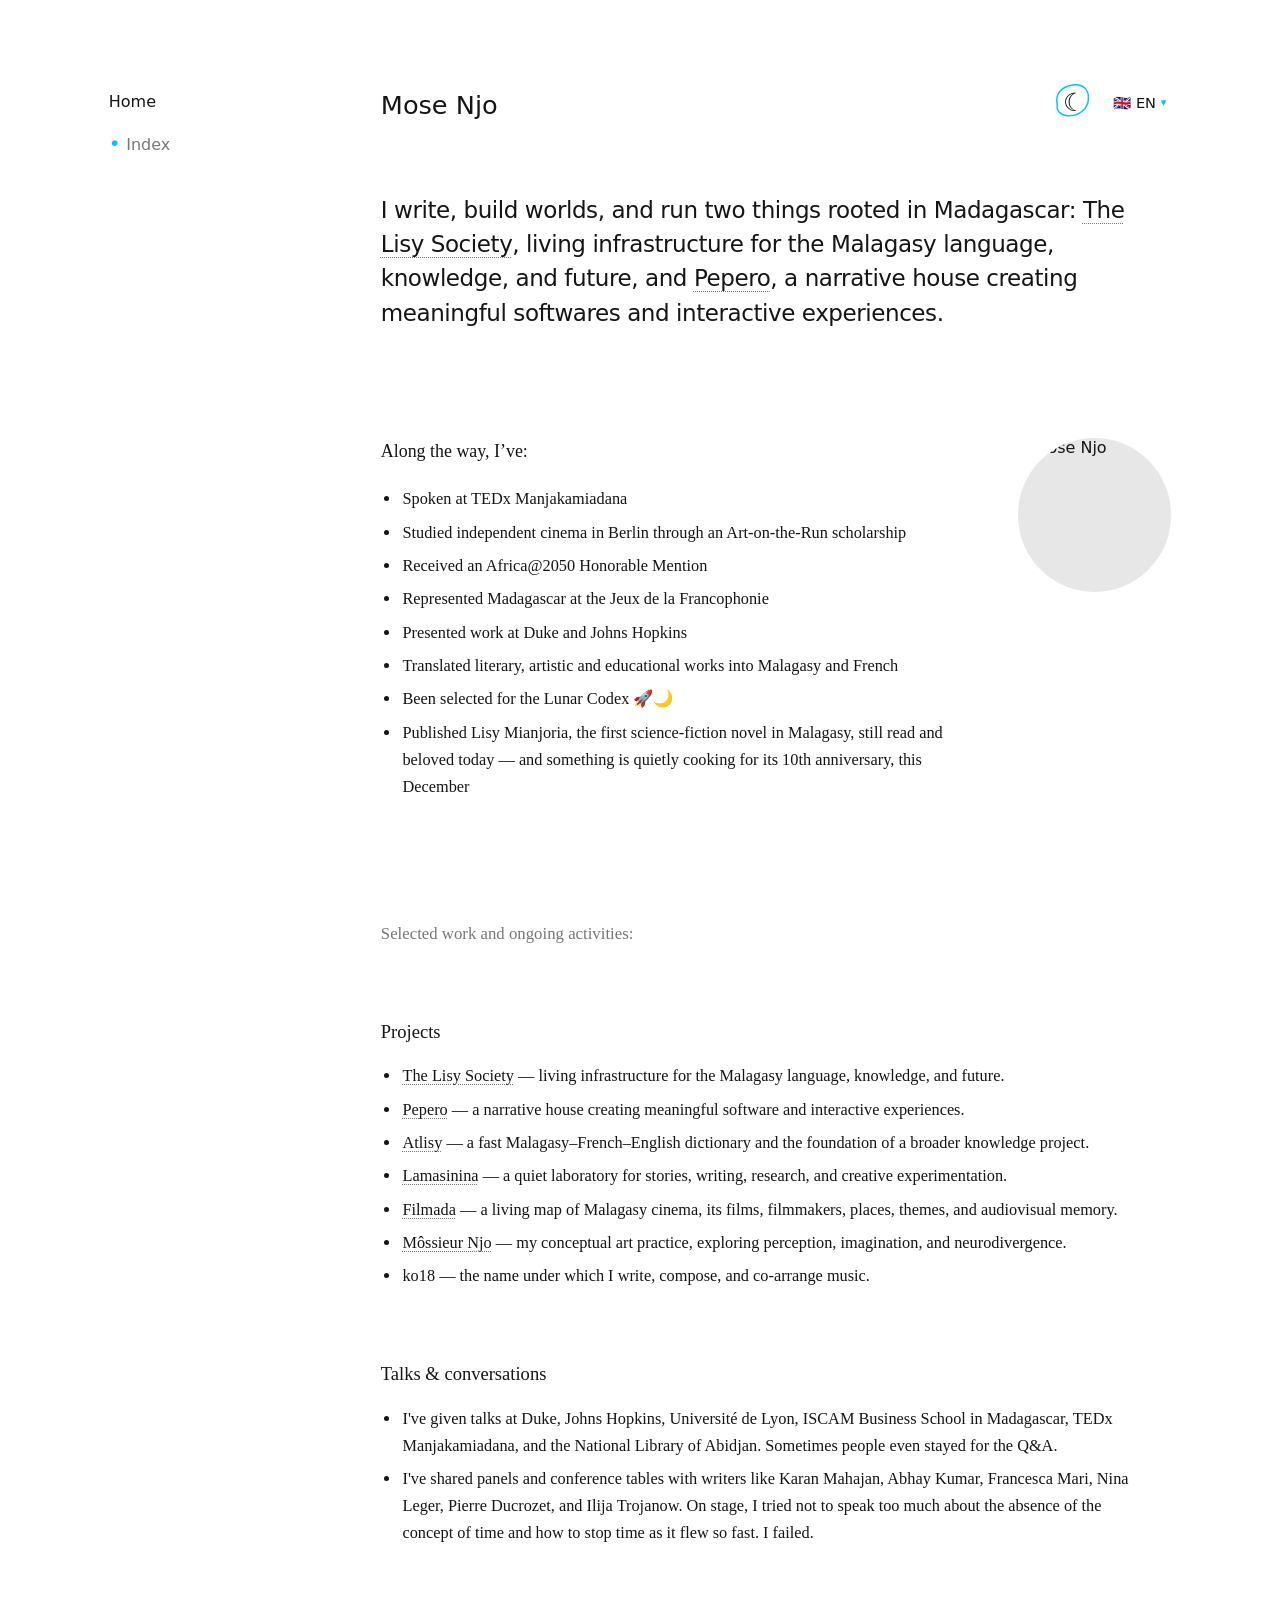
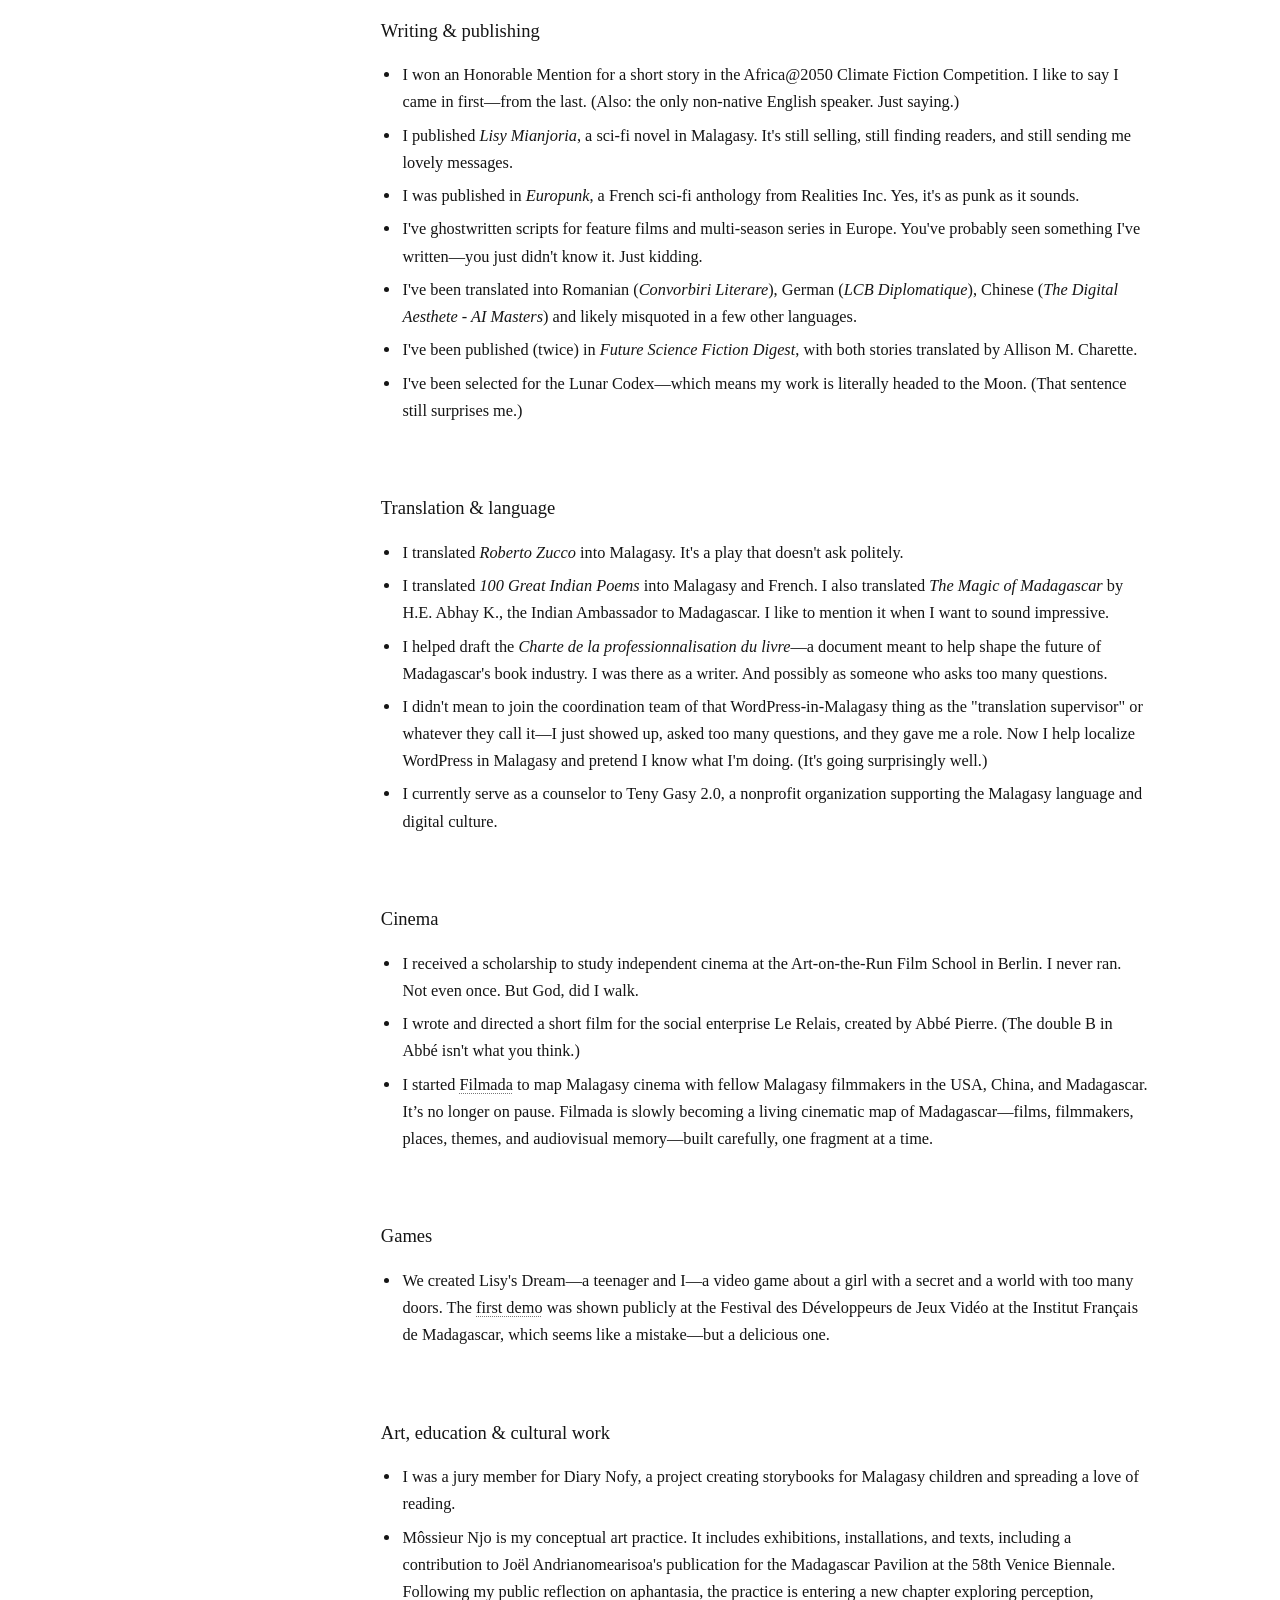
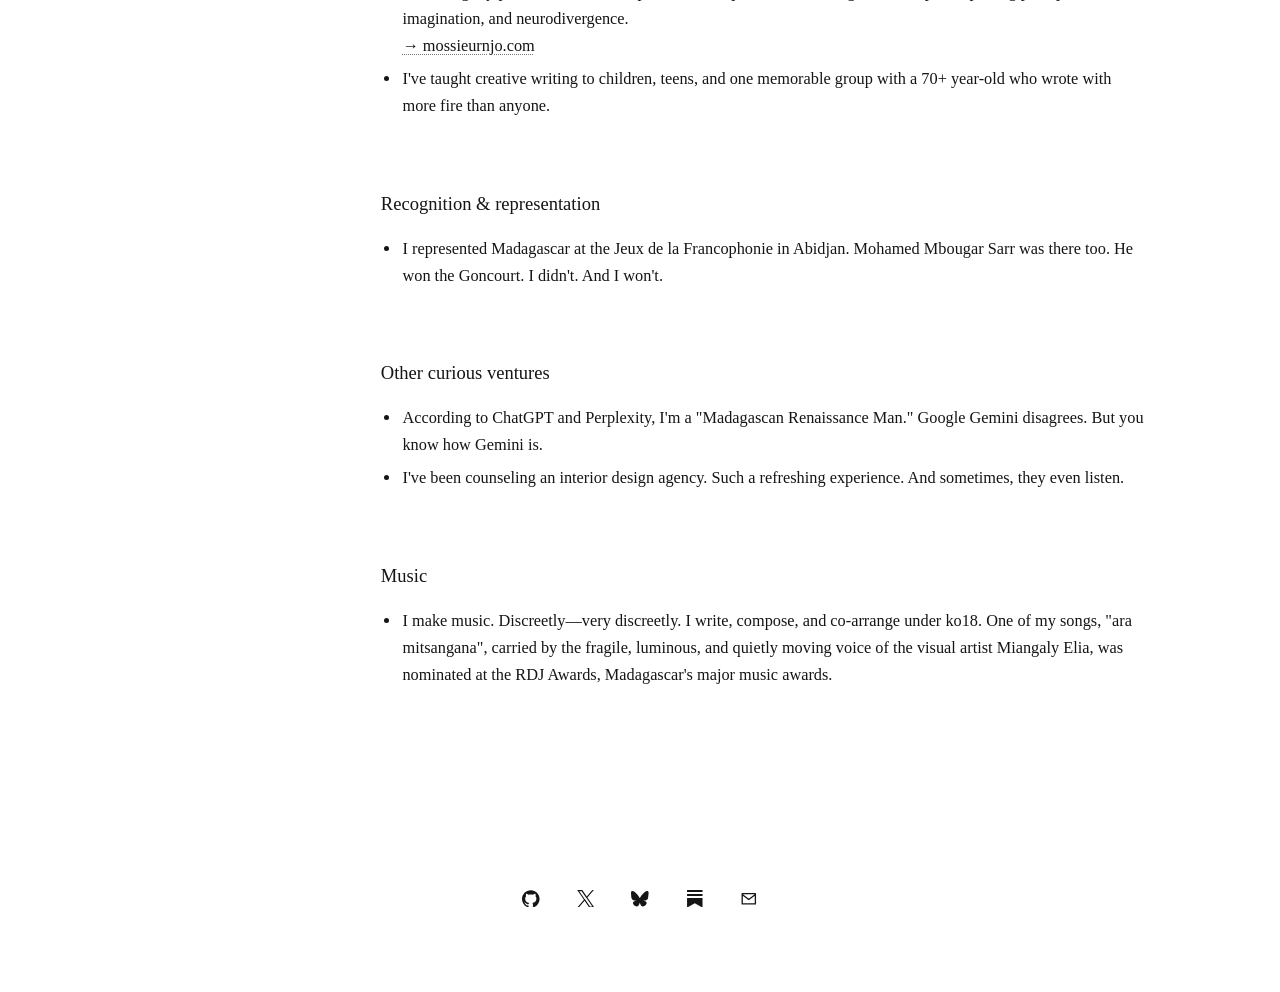
==== commit f1f7aa4d: "Preview only: restore theme flip and move music links to Index" ====
--- a/preview/index.html
+++ b/preview/index.html
@@ -37,7 +37,7 @@
 <li><span class="work-item__name"><a href="https://lamasinina.org" target="_blank" rel="noopener">Lamasinina</a></span><span class="work-item__desc"> — a quiet laboratory for stories, writing, research, and creative experimentation.</span></li>
 <li><span class="work-item__name"><a href="https://filmada.org" target="_blank" rel="noopener">Filmada</a></span><span class="work-item__desc"> — a living map of Malagasy cinema, its films, filmmakers, places, themes, and audiovisual memory.</span></li>
 <li><span class="work-item__name"><a href="https://mossieurnjo.com" target="_blank" rel="noopener">Môssieur Njo</a></span><span class="work-item__desc"> — my conceptual art practice, exploring perception, imagination, and neurodivergence.</span></li>
-<li><span class="work-item__name"><a href="https://ko18.xyz" target="_blank" rel="noopener">ko18</a></span><span class="work-item__desc"> — the name under which I write, compose, and co-arrange music.</span></li></ul>
+<li><span class="work-item__name">ko18</span><span class="work-item__desc"> — the name under which I write, compose, and co-arrange music.</span></li></ul>
    </section>
 <section class="home-chapter" id="home-section-2" aria-labelledby="chapter-heading-2">
      <h3 class="home-chapter__heading" id="chapter-heading-2">Talks &amp; conversations</h3>
@@ -91,7 +91,7 @@
    </section>
 <section class="home-chapter" id="home-section-10" aria-labelledby="chapter-heading-10">
      <h3 class="home-chapter__heading" id="chapter-heading-10">Music</h3>
-     <ul class="home-chapter__list"><li>I make music. Discreetly—very discreetly. I write, compose, and co-arrange under <a href="https://ko18.xyz">ko18</a>. One of my songs, "ara mitsangana", carried by the fragile, luminous, and quietly moving voice of the visual artist Miangaly Elia, was nominated at <a href="https://www.facebook.com/photo/?fbid=1132589374944831&set=a.610671573803283">the RDJ Awards</a>, Madagascar's major music awards.</li></ul>
+     <ul class="home-chapter__list"><li>I make music. Discreetly—very discreetly. I write, compose, and co-arrange under ko18. One of my songs, "ara mitsangana", carried by the fragile, luminous, and quietly moving voice of the visual artist Miangaly Elia, was nominated at the RDJ Awards, Madagascar's major music awards.</li></ul>
    </section>
  </section>
  </main></div></div><footer class="profile-footer" aria-label="Social links and contact"><div class="profile-footer__inner"><a class="profile-footer__link" href="https://github.com/mosenjo" target="_blank" rel="me noopener noreferrer" aria-label="GitHub" title="GitHub"><svg xmlns="http://www.w3.org/2000/svg" viewBox="0 0 24 24" width="18" height="18" fill="currentColor" aria-hidden="true" focusable="false"><path d="M12 .297c-6.63 0-12 5.373-12 12 0 5.303 3.438 9.8 8.205 11.385.6.113.82-.258.82-.577 0-.285-.01-1.04-.015-2.04-3.338.724-4.042-1.61-4.042-1.61C4.422 18.07 3.633 17.7 3.633 17.7c-1.087-.744.084-.729.084-.729 1.205.084 1.838 1.236 1.838 1.236 1.07 1.835 2.809 1.305 3.495.998.108-.776.417-1.305.76-1.605-2.665-.3-5.466-1.332-5.466-5.93 0-1.31.465-2.38 1.235-3.22-.135-.303-.54-1.523.105-3.176 0 0 1.005-.322 3.3 1.23.96-.267 1.98-.399 3-.405 1.02.006 2.04.138 3 .405 2.28-1.552 3.285-1.23 3.285-1.23.645 1.653.24 2.873.12 3.176.765.84 1.23 1.91 1.23 3.22 0 4.61-2.805 5.625-5.475 5.92.42.36.81 1.096.81 2.22 0 1.606-.015 2.896-.015 3.286 0 .315.21.69.825.57C20.565 22.092 24 17.592 24 12.297c0-6.627-5.373-12-12-12"/></svg></a>
--- a/preview/preview.css
+++ b/preview/preview.css
@@ -326,3 +326,63 @@
   .mobile-controls .language-picker {font-size:.9rem;}
   .mobile-controls .language-picker summary {min-height:2.75rem;}
 }
+
+
+/* Identical navigation geometry on the Home and Index pages. */
+.navigation .nav-home-link,
+.navigation .nav-index-link {
+  line-height:1.5;
+  min-height:1.5rem;
+  font-size:1rem;
+  font-weight:400;
+}
+.navigation .nav-index-link,
+.navigation .nav-index-link.active {
+  display:flex;
+  align-items:baseline;
+  gap:.35rem;
+}
+.navigation .nav-index-link {color:var(--muted);}
+.navigation .nav-index-link[aria-current="page"] {color:var(--ink);}
+.navigation .nav-index-link:hover {color:var(--ink);}
+.navigation .nav-index-link .marker {
+  font-size:1.25rem;
+  flex:0 0 auto;
+  color:var(--lisy-blue);
+  line-height:.5;
+}
+/* Original five-link footer, shared by both sections of the website. */
+.profile-footer {
+  width:min(83%,90rem);
+  margin:clamp(5rem,8vw,8rem) auto 0;
+  padding:1rem 0 4.5rem;
+}
+.profile-footer__inner {
+  display:flex;
+  align-items:center;
+  justify-content:center;
+  flex-wrap:wrap;
+  gap:.65rem;
+}
+.profile-footer__link {
+  display:inline-flex;
+  align-items:center;
+  justify-content:center;
+  width:2.75rem;
+  height:2.75rem;
+  color:var(--ink);
+  border-radius:.2rem;
+  transition:color 150ms ease;
+}
+.profile-footer__link:hover {color:var(--lisy-blue);}
+.profile-footer__link svg{width:1.1rem;height:1.1rem;display:block;}
+.profile-footer__link:focus-visible{
+  outline:2px solid var(--lisy-blue);
+  outline-offset:2px;
+}
+@media(max-width:900px){
+  .navigation .nav-index-link,
+  .navigation .nav-index-link.active{gap:.35rem;}
+  .profile-footer{width:min(100% - 2.6rem,36rem);padding:0 0 3rem;}
+  .profile-footer__inner{gap:.5rem;}
+}
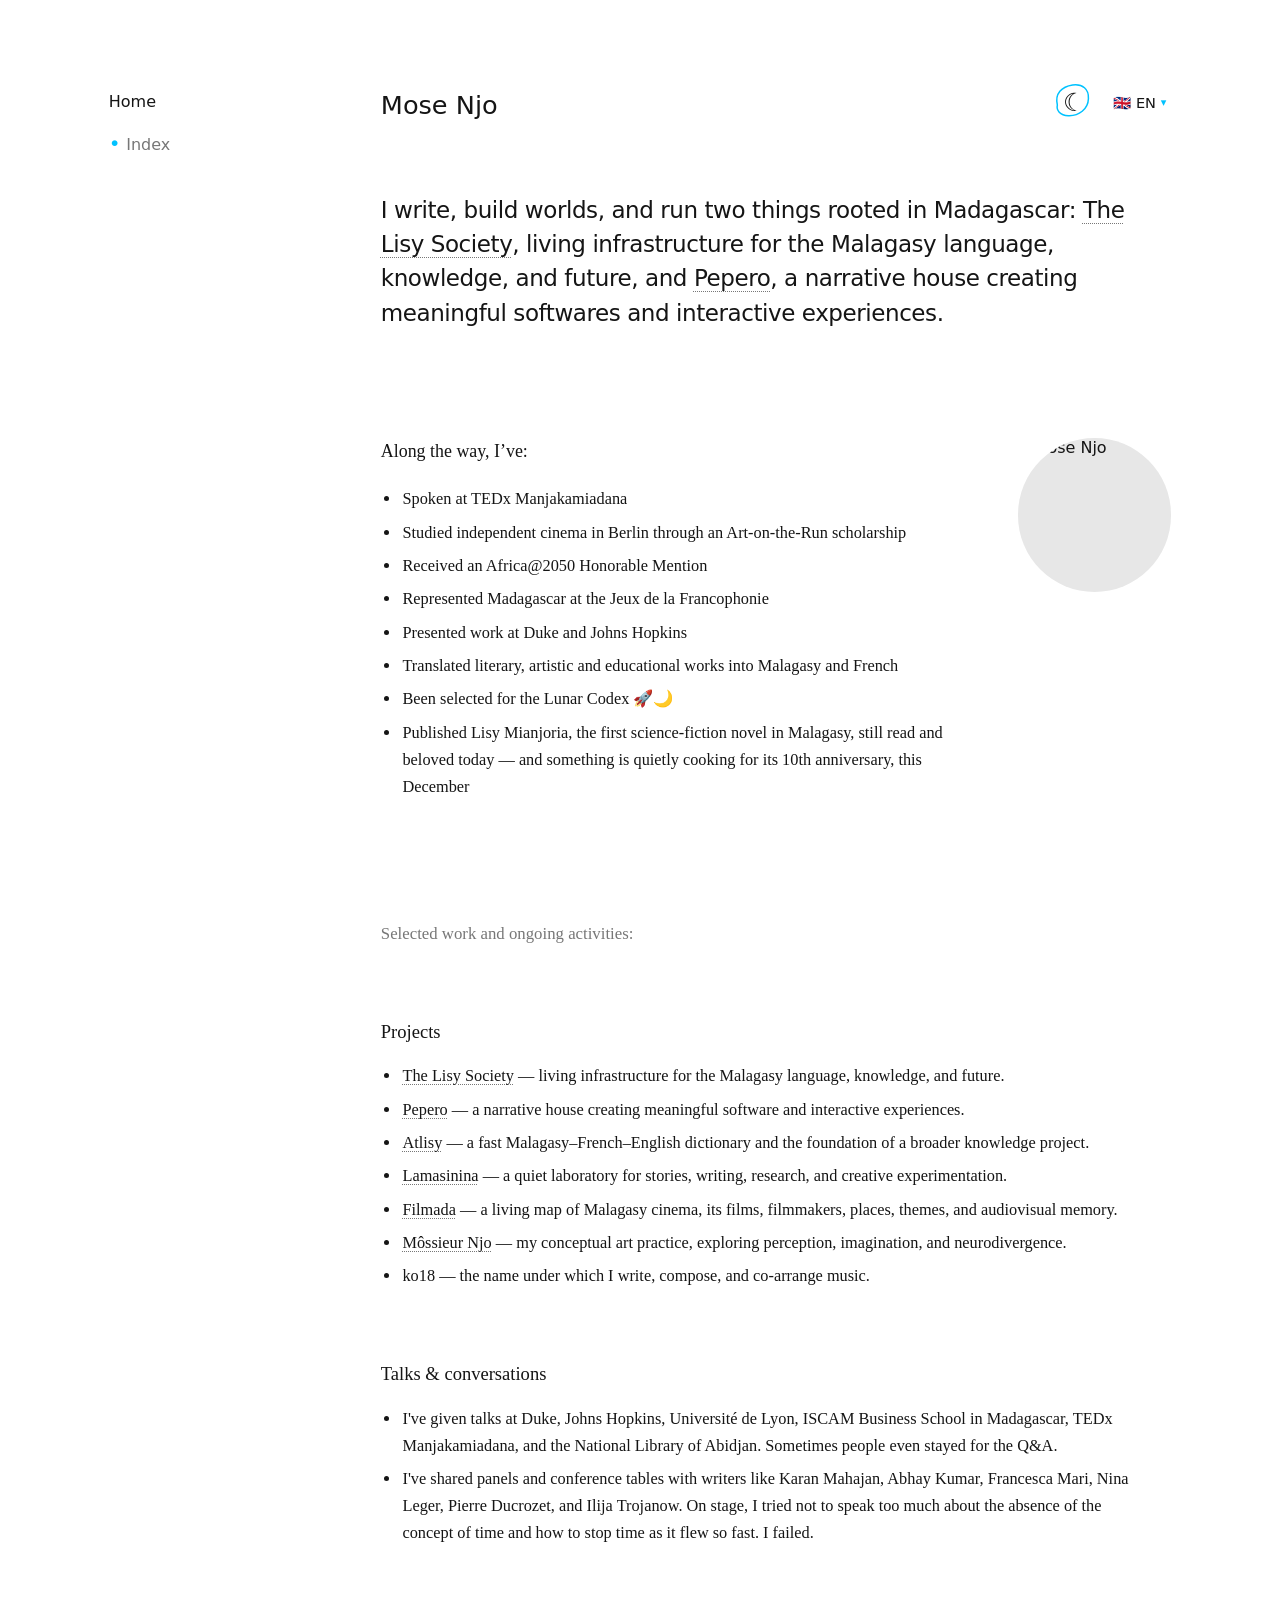
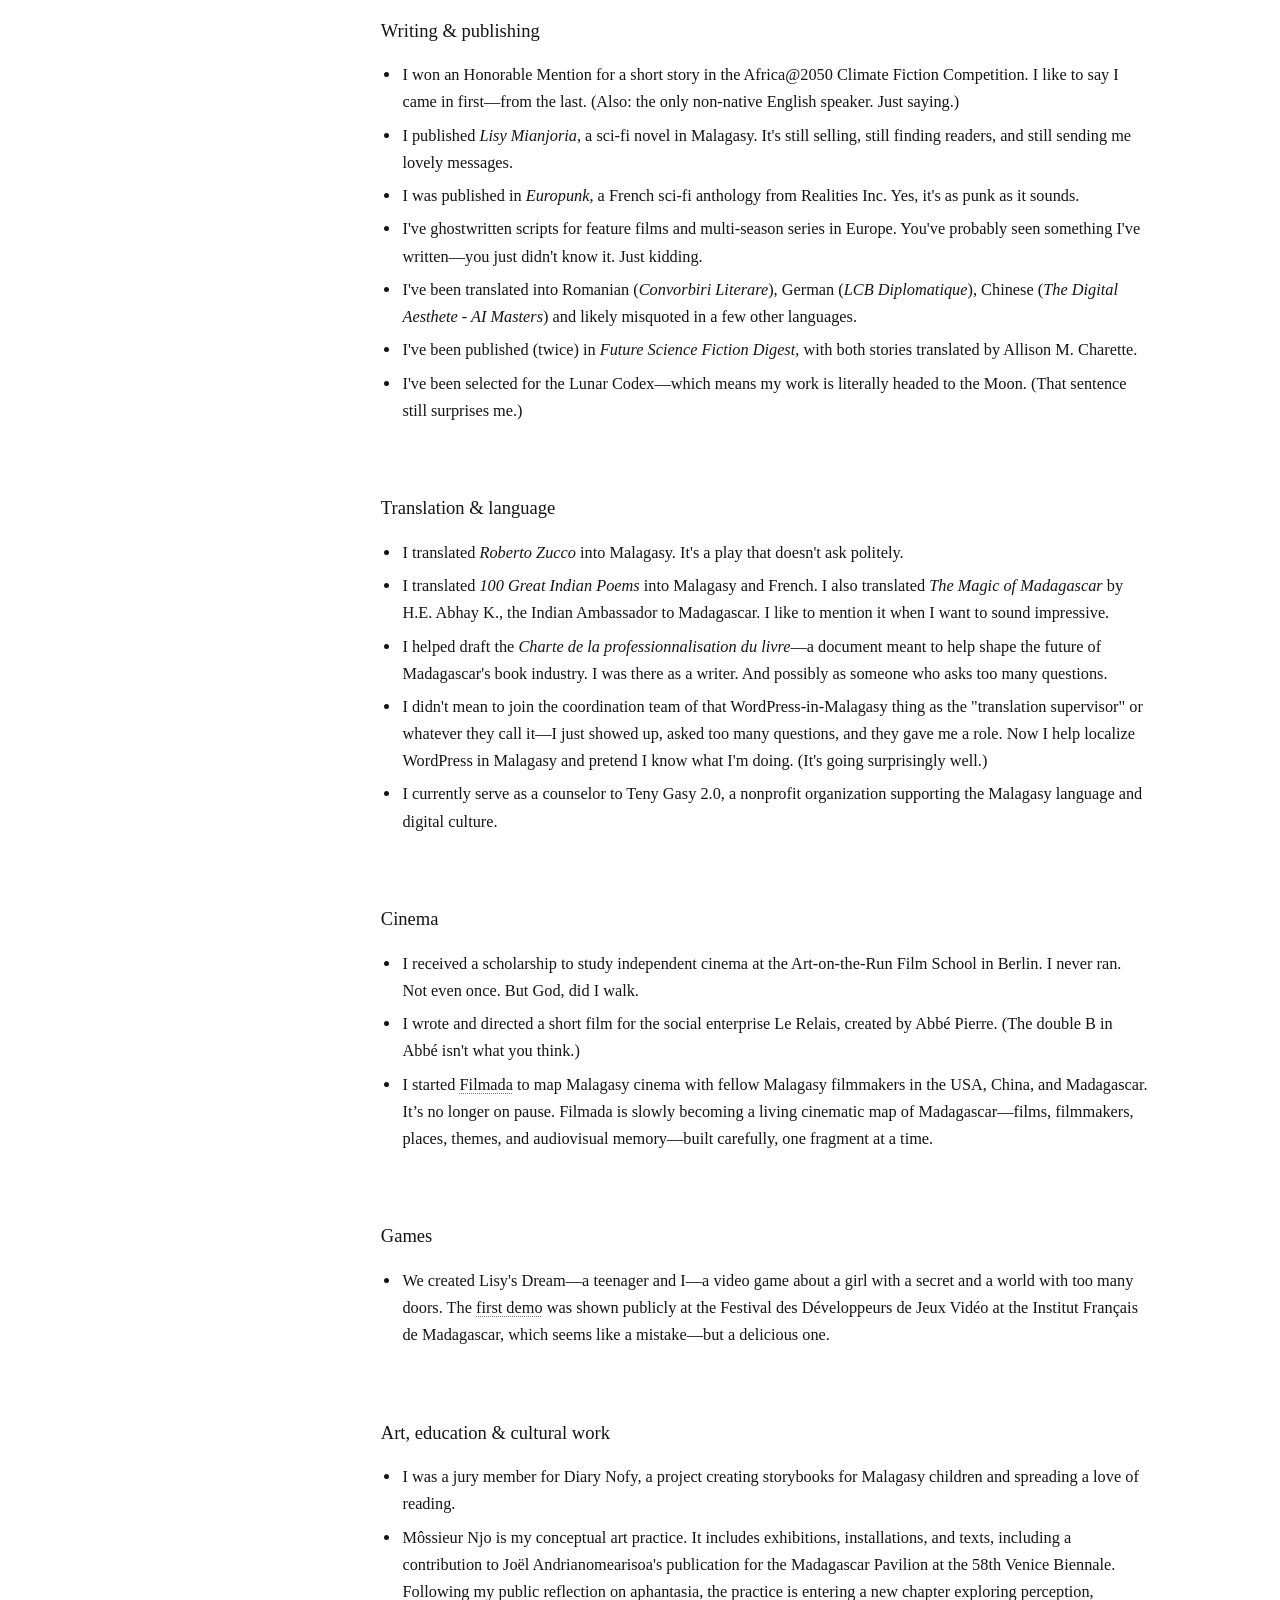
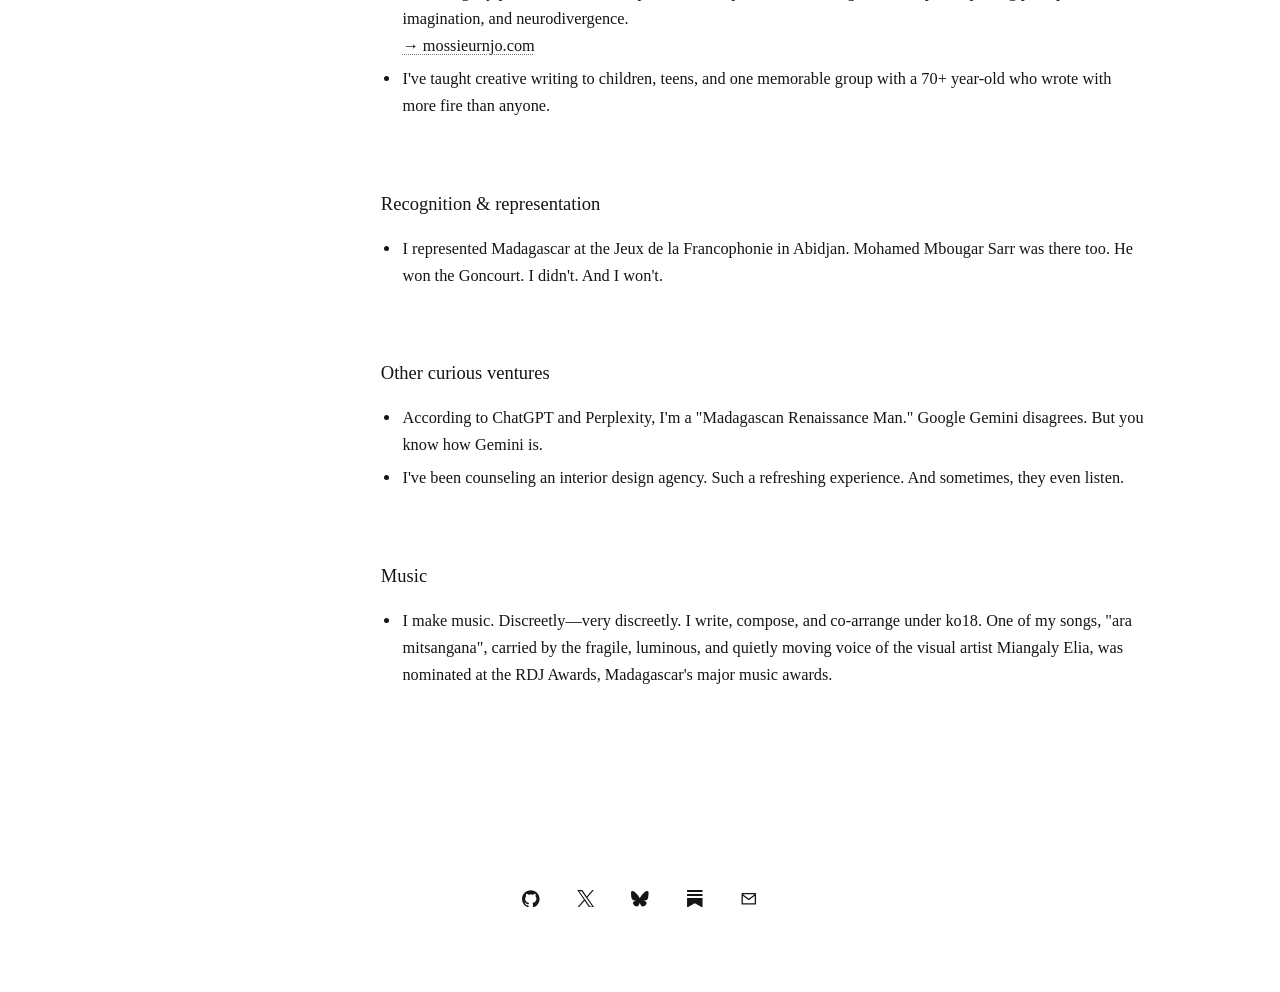
==== commit 4e1dceae: "Remove redundant mobile page label from reviewed preview" ====
--- a/preview/index.html
+++ b/preview/index.html
@@ -1,4 +1,4 @@
-<!doctype html><html lang="en"><head><meta charset="utf-8"><meta name="viewport" content="width=device-width, initial-scale=1"><meta name="robots" content="noindex,nofollow"><meta name="theme-color" content="#ffffff"><meta name="description" content="Design preview of Mose Njo's website. Not published."><title>Mose Njo · Design preview</title><link rel="icon" href="https://mosenjo.com/images/mose-njo-portrait.jpeg"><script>try{const t=localStorage.getItem('mosenjo-review-theme');if(t==='dark'||t==='light')document.documentElement.dataset.theme=t;}catch(e){}</script><link rel="stylesheet" href="preview.css"></head><body><header class="preview-mobile-bar"><button class="menu-toggle" type="button" aria-label="Open navigation" aria-controls="primary-navigation" aria-expanded="false"><i></i><i></i><i></i></button><span class="mobile-label">Home</span><div class="mobile-controls"><button class="theme-toggle" type="button" aria-label="Switch to dark mode"><span class="theme-icon" aria-hidden="true">☾</span><svg class="theme-orbit" viewBox="0 0 48 48" aria-hidden="true"><path d="M6 21C7 8 17 3 29 5c11 2 16 10 12 20-4 11-16 15-27 11C5 33 3 26 6 21Z"/></svg></button><details class="language-picker"><summary aria-label="Choose language">🇬🇧 EN <span aria-hidden="true">▾</span></summary><div class="language-options"><a href="index.html" lang="en" hreflang="en" aria-current="page">🇬🇧 English</a><a href="fr.html" lang="fr" hreflang="fr" >🇫🇷 Français</a><a href="mg.html" lang="mg" hreflang="mg" >🇲🇬 Malagasy</a></div></details></div></header><div class="shell"><div class="layout"><nav id="primary-navigation" class="navigation" aria-label="Primary navigation">
+<!doctype html><html lang="en"><head><meta charset="utf-8"><meta name="viewport" content="width=device-width, initial-scale=1"><meta name="robots" content="noindex,nofollow"><meta name="theme-color" content="#ffffff"><meta name="description" content="Design preview of Mose Njo's website. Not published."><title>Mose Njo · Design preview</title><link rel="icon" href="https://mosenjo.com/images/mose-njo-portrait.jpeg"><script>try{const t=localStorage.getItem('mosenjo-review-theme');if(t==='dark'||t==='light')document.documentElement.dataset.theme=t;}catch(e){}</script><link rel="stylesheet" href="preview.css"></head><body><header class="preview-mobile-bar"><button class="menu-toggle" type="button" aria-label="Open navigation" aria-controls="primary-navigation" aria-expanded="false"><i></i><i></i><i></i></button><div class="mobile-controls"><button class="theme-toggle" type="button" aria-label="Switch to dark mode"><span class="theme-icon" aria-hidden="true">☾</span><svg class="theme-orbit" viewBox="0 0 48 48" aria-hidden="true"><path d="M6 21C7 8 17 3 29 5c11 2 16 10 12 20-4 11-16 15-27 11C5 33 3 26 6 21Z"/></svg></button><details class="language-picker"><summary aria-label="Choose language">🇬🇧 EN <span aria-hidden="true">▾</span></summary><div class="language-options"><a href="index.html" lang="en" hreflang="en" aria-current="page">🇬🇧 English</a><a href="fr.html" lang="fr" hreflang="fr" >🇫🇷 Français</a><a href="mg.html" lang="mg" hreflang="mg" >🇲🇬 Malagasy</a></div></details></div></header><div class="shell"><div class="layout"><nav id="primary-navigation" class="navigation" aria-label="Primary navigation">
 <a class="nav-home-link" href="index.html" aria-current="page">Home</a>
 <a class="nav-index-link" href="index-archive.html"><span class="marker" aria-hidden="true">•</span>Index</a>
 </nav><div class="nav-tools"><button class="theme-toggle" type="button" aria-label="Switch to dark mode"><span class="theme-icon" aria-hidden="true">☾</span><svg class="theme-orbit" viewBox="0 0 48 48" aria-hidden="true"><path d="M6 21C7 8 17 3 29 5c11 2 16 10 12 20-4 11-16 15-27 11C5 33 3 26 6 21Z"/></svg></button><details class="language-picker"><summary aria-label="Choose language">🇬🇧 EN <span aria-hidden="true">▾</span></summary><div class="language-options"><a href="index.html" lang="en" hreflang="en" aria-current="page">🇬🇧 English</a><a href="fr.html" lang="fr" hreflang="fr" >🇫🇷 Français</a><a href="mg.html" lang="mg" hreflang="mg" >🇲🇬 Malagasy</a></div></details></div><main class="catalog home-catalog" id="home">
--- a/preview/preview.css
+++ b/preview/preview.css
@@ -386,3 +386,22 @@
   .profile-footer{width:min(100% - 2.6rem,36rem);padding:0 0 3rem;}
   .profile-footer__inner{gap:.5rem;}
 }
+
+
+/* Faithful homepage flip transition for light/dark theme changes. */
+body {
+  transform-origin:50% 50vh;
+  transform-style:preserve-3d;
+  backface-visibility:hidden;
+}
+html.is-theme-moving {overflow-x:hidden;}
+html.is-theme-moving body {will-change:transform;}
+html.is-theme-animating body {
+  transition:transform 280ms cubic-bezier(.22,.72,.24,1),background-color 180ms ease,color 180ms ease;
+}
+@media (prefers-reduced-motion:reduce){
+  body,html.is-theme-animating body{
+    transform:none!important;
+    transition:none!important;
+  }
+}
